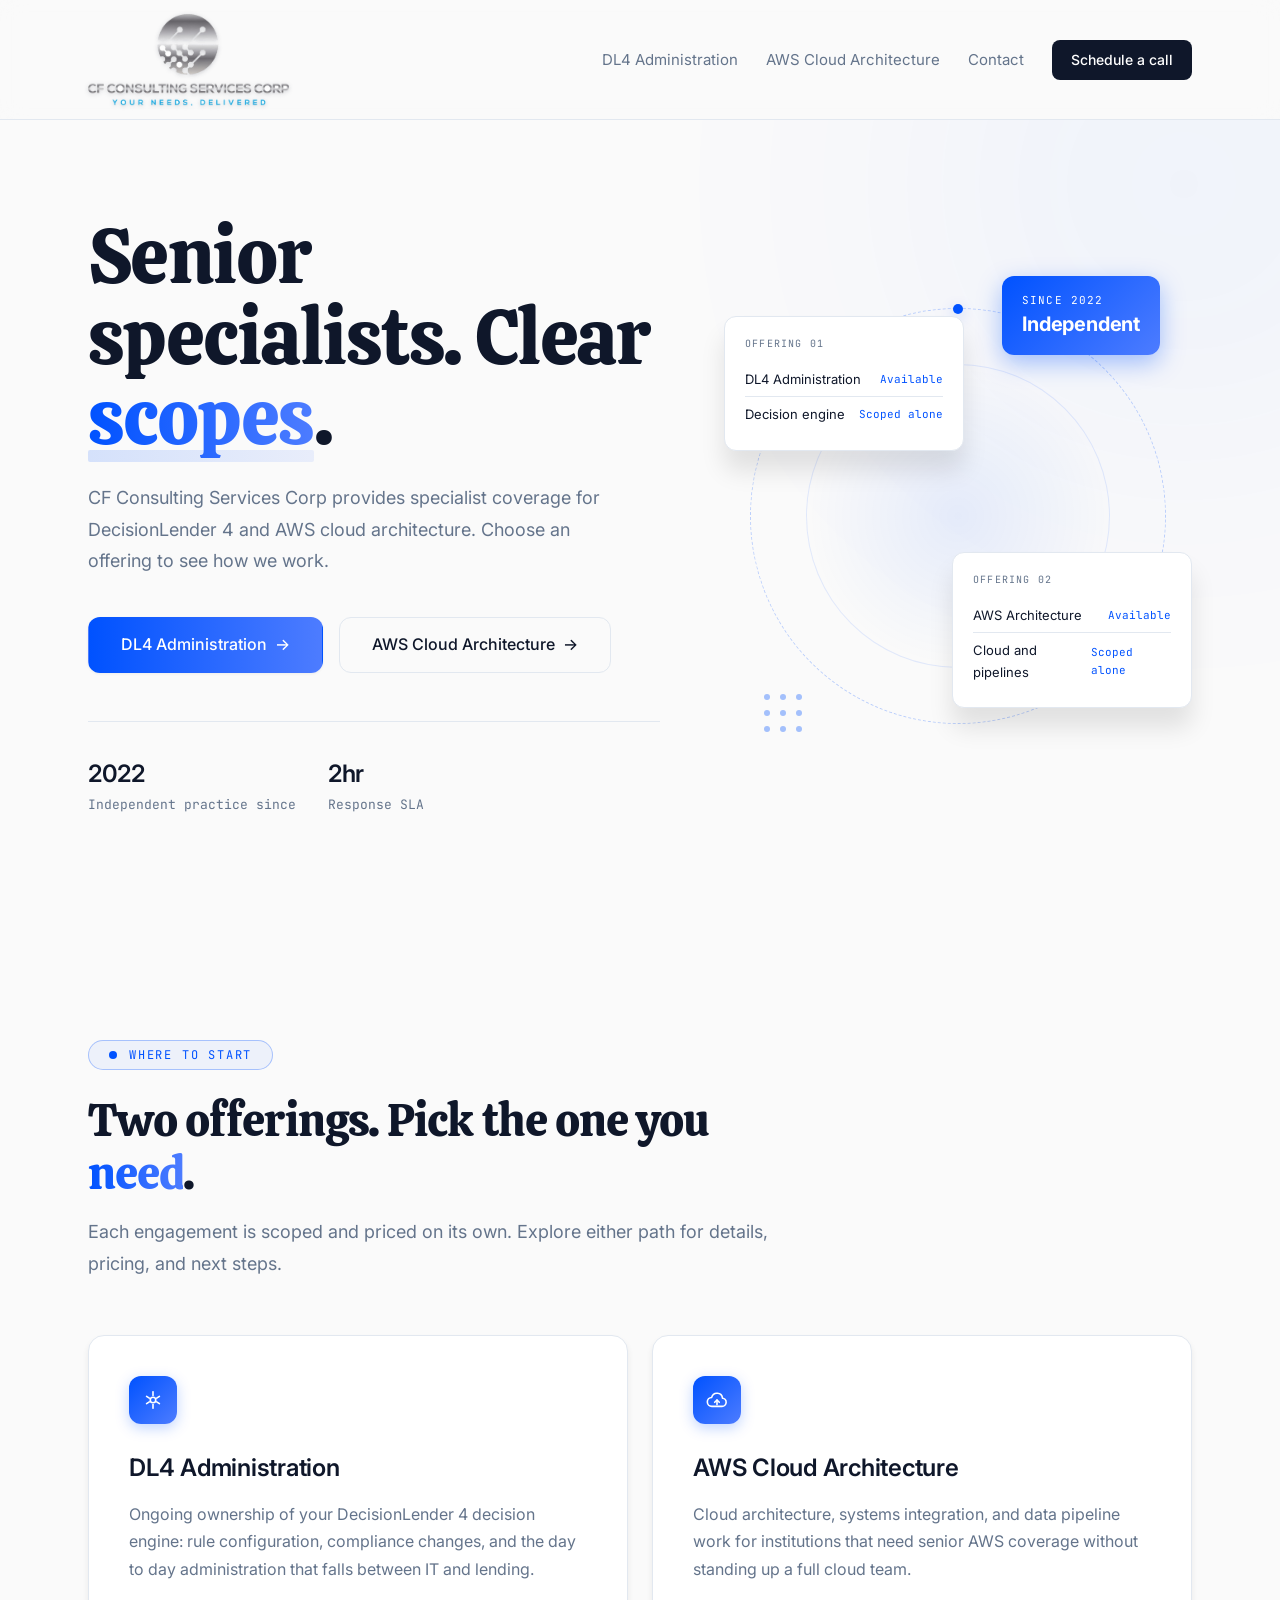
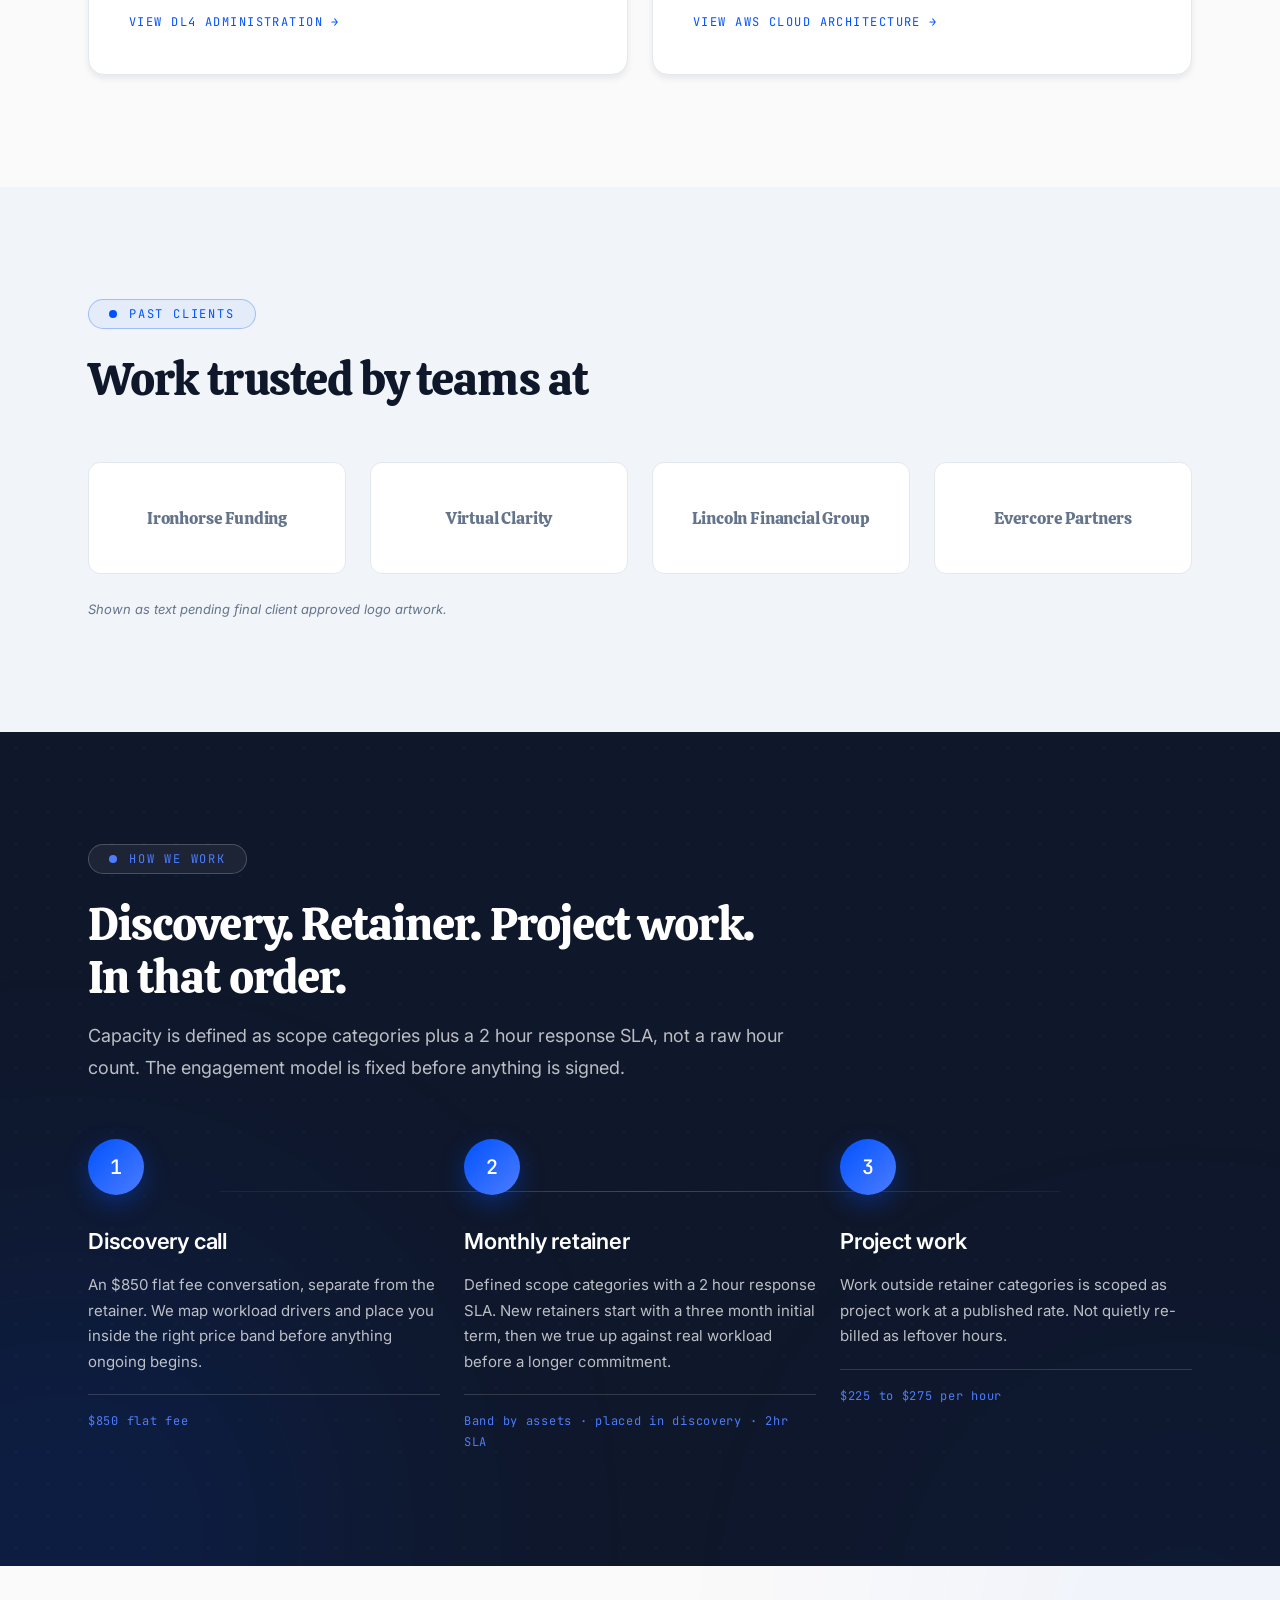
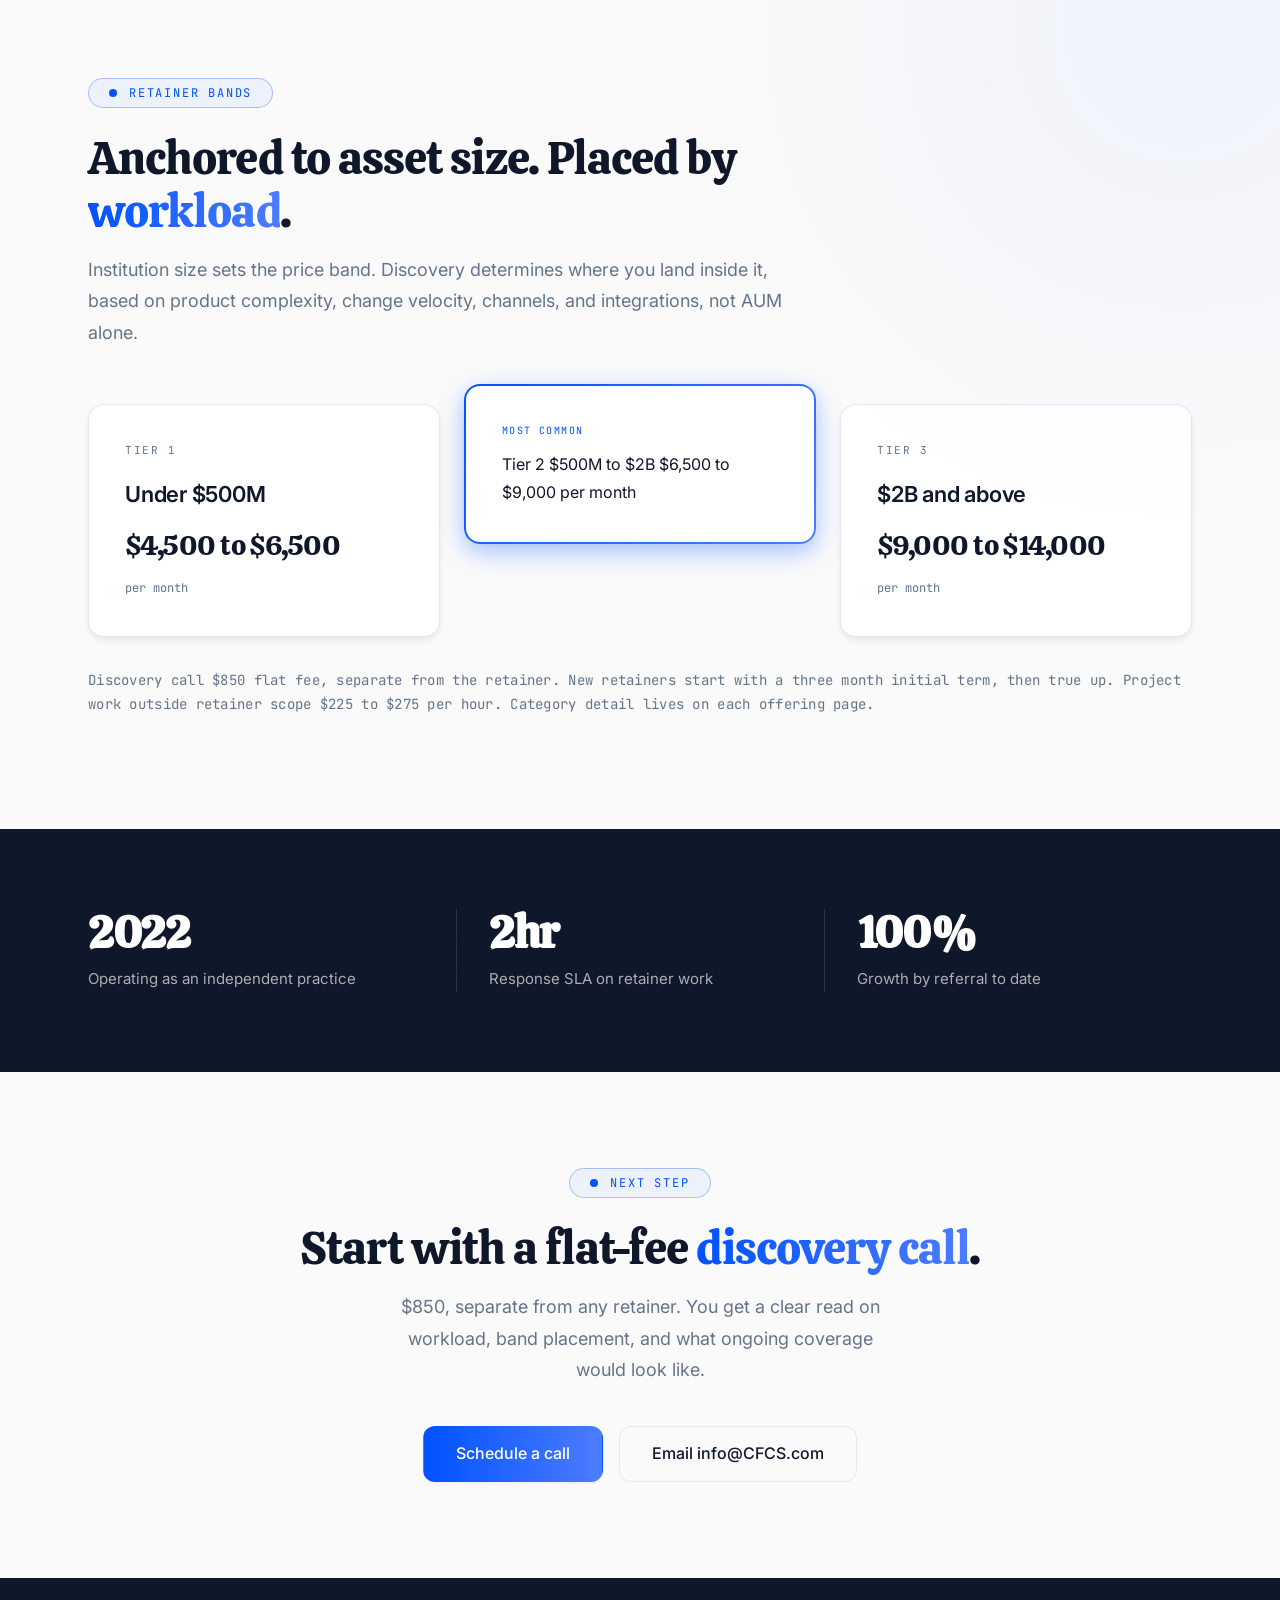
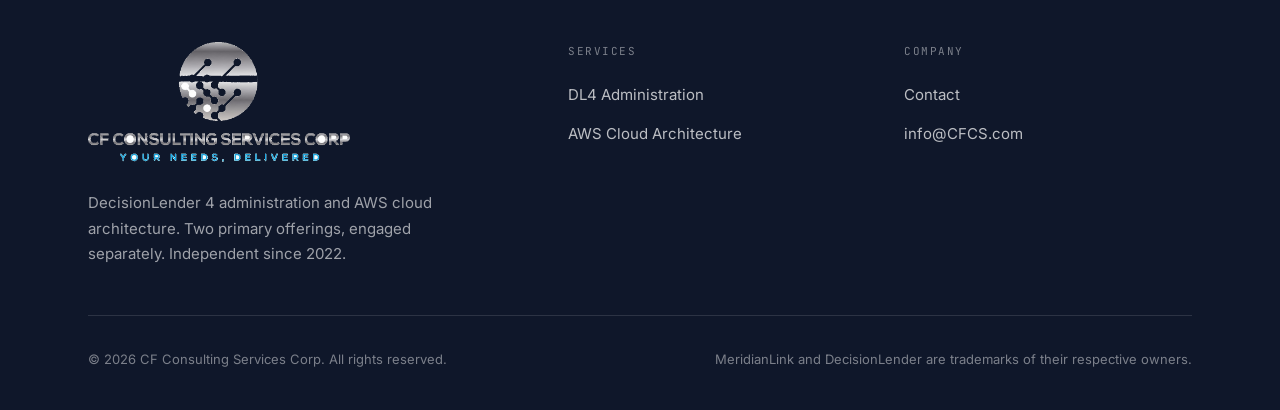
==== index.html @ 2bd64c18 "v1.1" ====
<!DOCTYPE html>
<html lang="en">
<head>
<meta charset="UTF-8">
<meta name="viewport" content="width=device-width, initial-scale=1">
<title>CF Consulting Services Corp</title>
<meta name="description" content="CF Consulting Services Corp is an independent consulting practice offering DecisionLender 4 administration and AWS cloud architecture as separate engagements.">
<link rel="preconnect" href="https://fonts.googleapis.com">
<link rel="preconnect" href="https://fonts.gstatic.com" crossorigin>
<link href="https://fonts.googleapis.com/css2?family=Calistoga&family=Inter:wght@400;500;600;700&family=JetBrains+Mono:wght@400;500&display=swap" rel="stylesheet">
<link rel="stylesheet" href="styles.css">
</head>
<body>
<a class="skip-link" href="#main">Skip to content</a>

<header class="site-header">
  <div class="inner">
    <a class="brand" href="index.html">
      <img class="brand-logo" src="assets/cfcs-logo.png?v=5" alt="CF Consulting Services Corp" width="230" height="94">
    </a>
    <button class="nav-toggle" aria-label="Open menu" aria-expanded="false" aria-controls="site-nav">
      <svg width="20" height="20" viewBox="0 0 24 24" fill="none" stroke="currentColor" stroke-width="2" aria-hidden="true"><path d="M3 6h18M3 12h18M3 18h18"/></svg>
    </button>
    <nav class="site-nav" id="site-nav">
      <ul>
        <li><a href="dl4-administration.html">DL4 Administration</a></li>
        <li><a href="aws-cloud-architecture.html">AWS Cloud Architecture</a></li>
        <li><a href="contact.html">Contact</a></li>
      </ul>
      <a href="contact.html" class="btn btn-primary btn-nav">Schedule a call</a>
    </nav>
  </div>
</header>

<main id="main">

  <!-- ===================== HERO ===================== -->
  <section class="hero">
    <div class="glow glow-tr" aria-hidden="true"></div>
    <div class="container">
      <div class="hero-grid">
        <div class="reveal">
          <h1 class="display-hero">Senior specialists. Clear <span class="underlined gradient-text">scopes</span>.</h1>
          <p class="lead">CF Consulting Services Corp provides specialist coverage for DecisionLender 4 and AWS cloud architecture. Choose an offering to see how we work.</p>
          <div class="hero-actions">
            <a href="dl4-administration.html" class="btn btn-primary btn-lg">DL4 Administration <span class="arrow" aria-hidden="true">&rarr;</span></a>
            <a href="aws-cloud-architecture.html" class="btn btn-outline btn-lg">AWS Cloud Architecture <span class="arrow" aria-hidden="true">&rarr;</span></a>
          </div>
          <div class="hero-proof">
            <div><b>2022</b>Independent practice since</div>
            <div><b>2hr</b>Response SLA</div>
          </div>
        </div>

        <div class="hero-figure" aria-hidden="true">
          <div class="ring"></div>
          <div class="ring-inner"></div>

          <div class="figure-badge">
            Since 2022
            <b>Independent</b>
          </div>

          <div class="float-card float-card-a">
            <span class="card-label">Offering 01</span>
            <div class="row"><span>DL4 Administration</span><span class="state">Available</span></div>
            <div class="row"><span>Decision engine</span><span class="state">Scoped alone</span></div>
          </div>

          <div class="float-card float-card-b">
            <span class="card-label">Offering 02</span>
            <div class="row"><span>AWS Architecture</span><span class="state">Available</span></div>
            <div class="row"><span>Cloud and pipelines</span><span class="state">Scoped alone</span></div>
          </div>

          <div class="dot-grid">
            <i></i><i></i><i></i><i></i><i></i><i></i><i></i><i></i><i></i>
          </div>
        </div>
      </div>
    </div>
  </section>

  <!-- ===================== OFFERINGS ===================== -->
  <section class="section" id="offerings">
    <div class="container">
      <div class="section-head reveal">
        <div class="label"><span class="dot" aria-hidden="true"></span><span>Where to start</span></div>
        <h2 class="display-section">Two offerings. Pick the one you <span class="gradient-text">need</span>.</h2>
        <p class="lead">Each engagement is scoped and priced on its own. Explore either path for details, pricing, and next steps.</p>
      </div>

      <div class="offer-grid stagger">
        <article class="card">
          <div class="icon-badge" aria-hidden="true">
            <svg width="22" height="22" viewBox="0 0 24 24" fill="none" stroke="currentColor" stroke-width="1.75" stroke-linecap="round" stroke-linejoin="round"><path d="M12 3v4"/><path d="M12 17v4"/><circle cx="12" cy="12" r="3"/><path d="M5 8l3 2"/><path d="M16 14l3 2"/><path d="M19 8l-3 2"/><path d="M8 14l-3 2"/></svg>
          </div>
          <h3>DL4 Administration</h3>
          <p>Ongoing ownership of your DecisionLender 4 decision engine: rule configuration, compliance changes, and the day to day administration that falls between IT and lending.</p>
          <a class="more" href="dl4-administration.html">View DL4 Administration <span class="arrow" aria-hidden="true">&rarr;</span></a>
        </article>

        <article class="card">
          <div class="icon-badge" aria-hidden="true">
            <svg width="22" height="22" viewBox="0 0 24 24" fill="none" stroke="currentColor" stroke-width="1.75" stroke-linecap="round" stroke-linejoin="round"><path d="M17.5 19a4.5 4.5 0 0 0 .5-8.97A6 6 0 0 0 6.2 9.2 4.5 4.5 0 0 0 6.5 19z"/><path d="M12 12v5"/><path d="M9.5 14.5 12 12l2.5 2.5"/></svg>
          </div>
          <h3>AWS Cloud Architecture</h3>
          <p>Cloud architecture, systems integration, and data pipeline work for institutions that need senior AWS coverage without standing up a full cloud team.</p>
          <a class="more" href="aws-cloud-architecture.html">View AWS Cloud Architecture <span class="arrow" aria-hidden="true">&rarr;</span></a>
        </article>
      </div>
    </div>
  </section>

  <!-- ===================== CLIENTS ===================== -->
  <section class="section section-muted">
    <div class="container">
      <div class="section-head reveal">
        <div class="label"><span class="dot" aria-hidden="true"></span><span>Past clients</span></div>
        <h2 class="display-section">Work trusted by teams at</h2>
      </div>
      <div class="logo-wall stagger">
        <div class="logo-tile"><span class="wordmark">Ironhorse Funding</span></div>
        <div class="logo-tile"><span class="wordmark">Virtual Clarity</span></div>
        <div class="logo-tile"><span class="wordmark">Lincoln Financial Group</span></div>
        <div class="logo-tile"><span class="wordmark">Evercore Partners</span></div>
      </div>
      <p class="wall-note reveal">Shown as text pending final client approved logo artwork.</p>
    </div>
  </section>

  <!-- ===================== PROCESS (INVERTED) ===================== -->
  <section class="section section-invert">
    <div class="glow glow-bl" aria-hidden="true"></div>
    <div class="container">
      <div class="section-head reveal">
        <div class="label on-dark"><span class="dot" aria-hidden="true"></span><span>How we work</span></div>
        <h2 class="display-section">Discovery. Retainer. Project work.<br>In that order.</h2>
        <p class="lead">Capacity is defined as scope categories plus a 2 hour response SLA, not a raw hour count. The engagement model is fixed before anything is signed.</p>
      </div>

      <ol class="timeline stagger">
        <li class="stage">
          <div class="stage-no">1</div>
          <h3>Discovery call</h3>
          <p>An $850 flat fee conversation, separate from the retainer. We map workload drivers and place you inside the right price band before anything ongoing begins.</p>
          <span class="price-note">$850 flat fee</span>
        </li>
        <li class="stage">
          <div class="stage-no">2</div>
          <h3>Monthly retainer</h3>
          <p>Defined scope categories with a 2 hour response SLA. New retainers start with a three month initial term, then we true up against real workload before a longer commitment.</p>
          <span class="price-note">Band by assets · placed in discovery · 2hr SLA</span>
        </li>
        <li class="stage">
          <div class="stage-no">3</div>
          <h3>Project work</h3>
          <p>Work outside retainer categories is scoped as project work at a published rate. Not quietly re-billed as leftover hours.</p>
          <span class="price-note">$225 to $275 per hour</span>
        </li>
      </ol>
    </div>
  </section>

  <!-- ===================== PRICING ===================== -->
  <section class="section">
    <div class="glow glow-tr" aria-hidden="true"></div>
    <div class="container">
      <div class="section-head reveal">
        <div class="label"><span class="dot" aria-hidden="true"></span><span>Retainer bands</span></div>
        <h2 class="display-section">Anchored to asset size. Placed by <span class="gradient-text">workload</span>.</h2>
        <p class="lead">Institution size sets the price band. Discovery determines where you land inside it, based on product complexity, change velocity, channels, and integrations, not AUM alone.</p>
      </div>

      <div class="tier-grid stagger">
        <div class="tier">
          <span class="tier-name">Tier 1</span>
          <span class="tier-size">Under $500M</span>
          <span class="tier-price">$4,500 to $6,500</span>
          <span class="tier-cadence">per month</span>
        </div>

        <div class="tier-featured">
          <div class="tier-body">
            <span class="tier-flag">Most common</span>
            <span class="tier-name">Tier 2</span>
            <span class="tier-size">$500M to $2B</span>
            <span class="tier-price">$6,500 to $9,000</span>
            <span class="tier-cadence">per month</span>
          </div>
        </div>

        <div class="tier">
          <span class="tier-name">Tier 3</span>
          <span class="tier-size">$2B and above</span>
          <span class="tier-price">$9,000 to $14,000</span>
          <span class="tier-cadence">per month</span>
        </div>
      </div>

      <p class="pricing-fine reveal">Discovery call $850 flat fee, separate from the retainer. New retainers start with a three month initial term, then true up. Project work outside retainer scope $225 to $275 per hour. Category detail lives on each offering page.</p>
    </div>
  </section>

  <!-- ===================== STATS (INVERTED) ===================== -->
  <section class="section-invert section-tight">
    <div class="container">
      <div class="stat-grid stagger">
        <div class="stat"><b>2022</b><span>Operating as an independent practice</span></div>
        <div class="stat"><b>2hr</b><span>Response SLA on retainer work</span></div>
        <div class="stat"><b>100%</b><span>Growth by referral to date</span></div>
      </div>
    </div>
  </section>

  <!-- ===================== CTA ===================== -->
  <section class="cta">
    <div class="container">
      <div class="reveal">
        <div class="label"><span class="dot" aria-hidden="true"></span><span>Next step</span></div>
        <h2 class="display-section">Start with a flat-fee <span class="gradient-text">discovery call</span>.</h2>
        <p class="lead">$850, separate from any retainer. You get a clear read on workload, band placement, and what ongoing coverage would look like.</p>
        <div class="cta-actions">
          <a href="contact.html" class="btn btn-primary btn-lg">Schedule a call</a>
          <a href="mailto:info@CFCS.com" class="btn btn-outline btn-lg">Email info@CFCS.com</a>
        </div>
      </div>
    </div>
  </section>

</main>

<footer class="site-footer">
  <div class="container">
    <div class="footer-top">
      <div>
        <a class="brand" href="index.html">
      <img class="brand-logo" src="assets/cfcs-logo.png?v=5" alt="CF Consulting Services Corp" width="230" height="94">
    </a>
        <p class="blurb">DecisionLender 4 administration and AWS cloud architecture. Two primary offerings, engaged separately. Independent since 2022.</p>
      </div>
      <div class="footer-col">
        <h4>Services</h4>
        <ul>
          <li><a href="dl4-administration.html">DL4 Administration</a></li>
          <li><a href="aws-cloud-architecture.html">AWS Cloud Architecture</a></li>
        </ul>
      </div>
      <div class="footer-col">
        <h4>Company</h4>
        <ul>
          <li><a href="contact.html">Contact</a></li>
          <li><a href="mailto:info@CFCS.com">info@CFCS.com</a></li>
        </ul>
      </div>
    </div>
    <div class="footer-bottom">
      <span>&copy; 2026 CF Consulting Services Corp. All rights reserved.</span>
      <span>MeridianLink and DecisionLender are trademarks of their respective owners.</span>
    </div>
  </div>
</footer>

<script src="script.js"></script>
</body>
</html>
---- styles.css ----
/* ============================================================
   CF Consulting Services Corp
   Design System: Minimalist Modern
   Tokens are declared once here and consumed everywhere else.
   Nothing below should hardcode a hex value outside :root.
   ============================================================ */

:root{
  /* ---- Color ---- */
  --background:#FAFAFA;
  --foreground:#0F172A;
  --muted:#F1F5F9;
  --muted-foreground:#64748B;
  --accent:#0052FF;
  --accent-secondary:#4D7CFF;
  --accent-foreground:#FFFFFF;
  --border:#E2E8F0;
  --card:#FFFFFF;
  --ring:#0052FF;

  /* ---- Signature gradient ---- */
  --gradient:linear-gradient(to right, var(--accent), var(--accent-secondary));
  --gradient-diagonal:linear-gradient(135deg, var(--accent), var(--accent-secondary));

  /* ---- Shadow scale ---- */
  --shadow-sm:0 1px 3px rgba(0,0,0,0.06);
  --shadow-md:0 4px 6px rgba(0,0,0,0.07);
  --shadow-lg:0 10px 15px rgba(0,0,0,0.08);
  --shadow-xl:0 20px 25px rgba(0,0,0,0.10);
  --shadow-accent:0 4px 14px rgba(0,82,255,0.25);
  --shadow-accent-lg:0 8px 24px rgba(0,82,255,0.35);

  /* ---- Radii ---- */
  --radius-lg:0.5rem;
  --radius-xl:0.75rem;
  --radius-2xl:1rem;
  --radius-full:999px;

  /* ---- Type ---- */
  --font-display:"Calistoga", Georgia, serif;
  --font-body:"Inter", system-ui, -apple-system, sans-serif;
  --font-mono:"JetBrains Mono", ui-monospace, monospace;

  /* ---- Layout ---- */
  --maxw:72rem;
  --gutter:1.5rem;

  /* ---- Motion ---- */
  --ease-out:cubic-bezier(0.16, 1, 0.3, 1);
}

/* ============================================================
   BASE
   ============================================================ */
*{box-sizing:border-box;}
html{scroll-behavior:smooth;-webkit-text-size-adjust:100%;}
body{
  margin:0;
  background:var(--background);
  color:var(--foreground);
  font-family:var(--font-body);
  font-size:1rem;
  line-height:1.7;
  -webkit-font-smoothing:antialiased;
  overflow-x:hidden;
}
h1,h2,h3,h4{margin:0;}
h1,h2{font-family:var(--font-display);font-weight:400;letter-spacing:-0.02em;}
h3,h4{font-family:var(--font-body);font-weight:600;letter-spacing:-0.01em;}
p{margin:0;color:var(--muted-foreground);}
a{color:inherit;text-decoration:none;}
img{max-width:100%;display:block;}
ul{margin:0;padding:0;list-style:none;}

.container{max-width:var(--maxw);margin:0 auto;padding:0 var(--gutter);}

/* Focus visibility, consistent across every interactive element. */
a:focus-visible,
button:focus-visible,
input:focus-visible,
select:focus-visible,
textarea:focus-visible{
  outline:2px solid var(--ring);
  outline-offset:2px;
  border-radius:var(--radius-lg);
}

.skip-link{
  position:absolute;left:-9999px;top:0;z-index:200;
  background:var(--foreground);color:var(--accent-foreground);
  padding:0.75rem 1.25rem;border-radius:var(--radius-lg);
}
.skip-link:focus{left:1rem;top:1rem;}

/* ============================================================
   TYPOGRAPHY UTILITIES
   ============================================================ */
.gradient-text{
  background:var(--gradient);
  -webkit-background-clip:text;
  background-clip:text;
  color:transparent;
}

.underlined{position:relative;display:inline-block;}
.underlined::after{
  content:"";
  position:absolute;
  bottom:-0.25rem;left:0;
  height:0.75rem;width:100%;
  border-radius:0.125rem;
  background:linear-gradient(to right, rgba(0,82,255,0.15), rgba(77,124,255,0.10));
  z-index:-1;
}

.display-hero{
  font-size:clamp(2.75rem, 6vw, 5.25rem);
  line-height:1.05;
}
.display-section{
  font-size:clamp(2rem, 3.6vw, 3.25rem);
  line-height:1.15;
}
.lead{
  font-size:1.125rem;
  line-height:1.75;
  color:var(--muted-foreground);
}

/* Section label badge, the orienting device at the top of each section. */
.label{
  display:inline-flex;align-items:center;gap:0.75rem;
  border:1px solid rgba(0,82,255,0.30);
  background:rgba(0,82,255,0.05);
  border-radius:var(--radius-full);
  padding:0.5rem 1.25rem;
}
.label .dot{
  width:0.5rem;height:0.5rem;border-radius:var(--radius-full);
  background:var(--accent);
  animation:pulse 2s ease-in-out infinite;
}
.label span{
  font-family:var(--font-mono);
  font-size:0.75rem;
  text-transform:uppercase;
  letter-spacing:0.15em;
  color:var(--accent);
  line-height:1;
}
.label.on-dark{
  border-color:rgba(255,255,255,0.20);
  background:rgba(255,255,255,0.06);
}
.label.on-dark span{color:var(--accent-secondary);}
.label.on-dark .dot{background:var(--accent-secondary);}

@keyframes pulse{
  0%,100%{transform:scale(1);opacity:1;}
  50%{transform:scale(1.3);opacity:0.7;}
}

/* ============================================================
   BUTTONS
   ============================================================ */
.btn{
  display:inline-flex;align-items:center;justify-content:center;gap:0.5rem;
  height:3rem;padding:0 1.5rem;
  font-family:var(--font-body);font-size:0.9375rem;font-weight:500;
  border:1px solid transparent;border-radius:var(--radius-xl);
  cursor:pointer;
  transition:all 200ms ease-out;
  white-space:nowrap;
}
.btn .arrow{transition:transform 200ms ease-out;}
.btn:hover .arrow{transform:translateX(0.25rem);}
.btn:active{transform:scale(0.98);}

.btn-primary{
  background:var(--gradient);
  color:var(--accent-foreground);
  box-shadow:var(--shadow-sm);
}
.btn-primary:hover{
  filter:brightness(1.1);
  box-shadow:var(--shadow-accent-lg);
  transform:translateY(-2px);
}
.btn-primary:active{transform:scale(0.98);}

.btn-outline{
  background:transparent;
  border-color:var(--border);
  color:var(--foreground);
}
.btn-outline:hover{
  background:var(--muted);
  border-color:rgba(0,82,255,0.30);
  box-shadow:var(--shadow-sm);
  transform:translateY(-2px);
}
.btn-outline.on-dark{
  border-color:rgba(255,255,255,0.20);
  color:var(--accent-foreground);
}
.btn-outline.on-dark:hover{
  background:rgba(255,255,255,0.06);
  border-color:rgba(255,255,255,0.40);
}

.btn-lg{height:3.5rem;padding:0 2rem;font-size:1rem;}
.btn-block{width:100%;}
.btn-nav{
  height:2.5rem;
  padding:0 1.125rem;
  font-size:0.875rem;
  font-weight:500;
  letter-spacing:0;
  border-radius:var(--radius-lg);
  background:var(--foreground);
  color:var(--accent-foreground);
  box-shadow:none;
}
.btn-nav:hover{
  background:var(--accent);
  color:var(--accent-foreground);
  filter:none;
  box-shadow:none;
  transform:none;
}
.btn-nav:active{transform:none;}
.btn-nav .arrow{display:none;}

/* ============================================================
   HEADER
   ============================================================ */
.site-header{
  position:sticky;top:0;z-index:100;
  background:rgba(250,250,250,0.85);
  backdrop-filter:blur(12px);
  border-bottom:1px solid var(--border);
}
.site-header .inner{
  max-width:var(--maxw);margin:0 auto;
  padding:0.85rem var(--gutter);
  display:flex;align-items:center;justify-content:space-between;gap:2rem;
}
.brand{
  display:inline-flex;align-items:center;
  flex-shrink:0;
  line-height:0;
}
.brand-logo{
  display:block;
  height:5.75rem;
  width:auto;
  filter:drop-shadow(0 1px 2px rgba(15,23,42,0.18));
}
.site-footer .brand-logo{
  height:7.5rem;
  filter:none;
}
.site-nav{display:flex;align-items:center;gap:1.75rem;}
.site-nav ul{display:flex;align-items:center;gap:1.75rem;}
.site-nav ul a{
  font-size:0.9375rem;color:var(--muted-foreground);
  transition:color 200ms ease-out;
  position:relative;padding:0.25rem 0;
}
.site-nav ul a:hover{color:var(--foreground);}
.site-nav ul a[aria-current="page"]{color:var(--foreground);font-weight:500;}
.site-nav ul a[aria-current="page"]::after{
  content:"";position:absolute;left:0;bottom:-0.125rem;
  height:2px;width:100%;border-radius:2px;background:var(--gradient);
}
.nav-toggle{
  display:none;
  height:2.75rem;width:2.75rem;
  align-items:center;justify-content:center;
  background:transparent;border:1px solid var(--border);
  border-radius:var(--radius-lg);cursor:pointer;color:var(--foreground);
}

/* ============================================================
   SECTION SHELLS
   ============================================================ */
.section{padding:7rem 0;position:relative;}
.section-tight{padding:5rem 0;}
.section-muted{background:var(--muted);}

/* Inverted section: the dramatic break in scroll rhythm. */
.section-invert{
  background:var(--foreground);
  color:var(--accent-foreground);
  position:relative;
  overflow:hidden;
}
.section-invert h1,.section-invert h2,.section-invert h3,.section-invert h4{color:var(--accent-foreground);}
.section-invert p{color:rgba(255,255,255,0.72);}
/* Dot texture, felt rather than seen. */
.section-invert::before{
  content:"";position:absolute;inset:0;
  background-image:radial-gradient(circle, #FFFFFF 1px, transparent 1px);
  background-size:32px 32px;
  opacity:0.03;
  pointer-events:none;
}
.section-invert .container{position:relative;z-index:1;}

/* Ambient accent glow, positioned at section corners. */
.glow{
  position:absolute;
  width:32rem;height:32rem;
  border-radius:var(--radius-full);
  background:var(--accent);
  filter:blur(150px);
  opacity:0.06;
  pointer-events:none;
}
.glow-tr{top:-12rem;right:-10rem;}
.glow-bl{bottom:-14rem;left:-12rem;}
.section-invert .glow{opacity:0.18;}

.section-head{max-width:44rem;margin-bottom:3.5rem;}
.section-head .label{margin-bottom:1.5rem;}
.section-head h2{margin-bottom:1rem;}

/* ============================================================
   HERO
   ============================================================ */
.hero{
  position:relative;
  padding:6rem 0 7rem;
  overflow:hidden;
}
.hero .container{position:relative;z-index:1;}
.hero-grid{
  display:grid;
  grid-template-columns:1.1fr 0.9fr;
  gap:4rem;
  align-items:center;
}
.hero h1{margin:0 0 1.5rem;}
.hero .lead{max-width:34rem;margin-bottom:2.5rem;}
.hero-actions{display:flex;gap:1rem;flex-wrap:wrap;}
.hero-proof{
  display:flex;flex-wrap:wrap;gap:2rem;
  margin-top:3rem;padding-top:2rem;
  border-top:1px solid var(--border);
}
.hero-proof div{font-family:var(--font-mono);font-size:0.8125rem;color:var(--muted-foreground);}
.hero-proof b{display:block;font-family:var(--font-body);font-size:1.5rem;font-weight:600;color:var(--foreground);letter-spacing:-0.02em;}

/* ---- Abstract hero composition ---- */
.hero-figure{
  position:relative;
  height:30rem;
  display:flex;align-items:center;justify-content:center;
}
.ring{
  position:absolute;
  width:26rem;height:26rem;
  border:1px dashed rgba(0,82,255,0.25);
  border-radius:var(--radius-full);
  animation:spin 72s linear infinite;
}
.ring::after{
  content:"";position:absolute;top:-0.3125rem;left:50%;
  width:0.625rem;height:0.625rem;margin-left:-0.3125rem;
  border-radius:var(--radius-full);
  background:var(--accent);
  box-shadow:var(--shadow-accent);
}
.ring-inner{
  position:absolute;
  width:19rem;height:19rem;
  border:1px solid rgba(0,82,255,0.10);
  border-radius:var(--radius-full);
  background:radial-gradient(circle at 50% 50%, rgba(0,82,255,0.08), transparent 70%);
}
@keyframes spin{from{transform:rotate(0deg);}to{transform:rotate(360deg);}}

.float-card{
  position:absolute;
  background:var(--card);
  border:1px solid var(--border);
  border-radius:var(--radius-xl);
  box-shadow:var(--shadow-xl);
  padding:1.125rem 1.25rem;
  width:15rem;
}
.float-card .card-label{
  font-family:var(--font-mono);font-size:0.625rem;
  text-transform:uppercase;letter-spacing:0.12em;
  color:var(--muted-foreground);
  display:block;margin-bottom:0.625rem;
}
.float-card .row{
  display:flex;align-items:center;justify-content:space-between;
  font-size:0.8125rem;color:var(--foreground);
  padding:0.375rem 0;
}
.float-card .row + .row{border-top:1px solid var(--border);}
.float-card .row .state{
  font-family:var(--font-mono);font-size:0.6875rem;
  color:var(--accent);
}
.float-card-a{
  top:2.5rem;left:0;
  animation:bobA 5s ease-in-out infinite;
}
.float-card-b{
  bottom:3rem;right:0;
  animation:bobB 4s ease-in-out infinite;
}
@keyframes bobA{0%,100%{transform:translateY(-10px);}50%{transform:translateY(10px);}}
@keyframes bobB{0%,100%{transform:translateY(10px);}50%{transform:translateY(-10px);}}

.figure-badge{
  position:absolute;top:0;right:2rem;
  background:var(--gradient-diagonal);
  color:var(--accent-foreground);
  border-radius:var(--radius-xl);
  box-shadow:var(--shadow-accent-lg);
  padding:1rem 1.25rem;
  font-family:var(--font-mono);font-size:0.6875rem;
  letter-spacing:0.1em;text-transform:uppercase;
  line-height:1.5;
}
.figure-badge b{display:block;font-family:var(--font-body);font-size:1.25rem;letter-spacing:-0.01em;text-transform:none;}

.dot-grid{
  position:absolute;bottom:1.5rem;left:2.5rem;
  display:grid;grid-template-columns:repeat(3,0.375rem);gap:0.625rem;
}
.dot-grid i{
  width:0.375rem;height:0.375rem;border-radius:var(--radius-full);
  background:var(--accent);opacity:0.35;
}

/* ============================================================
   CARDS
   ============================================================ */
.card{
  position:relative;
  background:var(--card);
  border:1px solid var(--border);
  border-radius:var(--radius-2xl);
  padding:2.5rem;
  box-shadow:var(--shadow-md);
  transition:box-shadow 300ms ease-out, transform 300ms ease-out;
  overflow:hidden;
}
.card::before{
  content:"";position:absolute;inset:0;
  background:linear-gradient(135deg, rgba(0,82,255,0.03), transparent 60%);
  opacity:0;transition:opacity 300ms ease-out;pointer-events:none;
}
.card:hover{box-shadow:var(--shadow-xl);transform:translateY(-4px);}
.card:hover::before{opacity:1;}
.card > *{position:relative;z-index:1;}

.icon-badge{
  width:3rem;height:3rem;
  border-radius:var(--radius-xl);
  background:var(--gradient-diagonal);
  box-shadow:var(--shadow-accent);
  display:flex;align-items:center;justify-content:center;
  color:var(--accent-foreground);
  margin-bottom:1.5rem;
  transition:transform 300ms ease-out;
}
.card:hover .icon-badge{transform:scale(1.1);}

.card h3{font-size:1.5rem;margin-bottom:0.75rem;}
.card p{margin-bottom:1.5rem;}
.card .more{
  display:inline-flex;align-items:center;gap:0.5rem;
  font-family:var(--font-mono);font-size:0.75rem;
  text-transform:uppercase;letter-spacing:0.12em;
  color:var(--accent);
}
.card .more .arrow{transition:transform 200ms ease-out;}
.card:hover .more .arrow{transform:translateX(0.25rem);}

.offer-grid{display:grid;grid-template-columns:repeat(2,1fr);gap:1.5rem;}

/* Feature list inside cards and service pages. */
.feature-list{display:flex;flex-direction:column;gap:1.25rem;}
.feature-list li{display:flex;gap:1rem;align-items:flex-start;}
.feature-list .tick{
  flex-shrink:0;width:1.5rem;height:1.5rem;margin-top:0.1875rem;
  border-radius:var(--radius-full);
  background:rgba(0,82,255,0.10);
  display:flex;align-items:center;justify-content:center;
  color:var(--accent);
}
.feature-list strong{display:block;font-weight:600;font-size:1rem;color:var(--foreground);}
.feature-list span{font-size:0.9375rem;color:var(--muted-foreground);}

/* ============================================================
   CLIENT LOGO WALL
   ============================================================ */
.logo-wall{
  display:grid;grid-template-columns:repeat(4,1fr);
  gap:1.5rem;
}
.logo-tile{
  background:var(--card);
  border:1px solid var(--border);
  border-radius:var(--radius-xl);
  min-height:7rem;
  display:flex;align-items:center;justify-content:center;
  padding:1.5rem 1rem;
  transition:box-shadow 300ms ease-out, transform 300ms ease-out, border-color 300ms ease-out;
}
.logo-tile:hover{
  box-shadow:var(--shadow-lg);
  transform:translateY(-3px);
  border-color:rgba(0,82,255,0.25);
}
.logo-tile .wordmark{
  font-family:var(--font-display);
  font-size:1.0625rem;line-height:1.3;
  text-align:center;
  color:var(--muted-foreground);
  transition:color 300ms ease-out;
  letter-spacing:-0.01em;
}
.logo-tile:hover .wordmark{color:var(--foreground);}
.wall-note{
  font-size:0.8125rem;color:var(--muted-foreground);
  margin-top:1.5rem;font-style:italic;
}

/* ============================================================
   PROCESS TIMELINE
   ============================================================ */
.timeline{display:grid;grid-template-columns:repeat(3,1fr);gap:1.5rem;position:relative;list-style:none;margin:0;padding:0;}
.timeline::before{
  content:"";position:absolute;top:3.25rem;left:12%;right:12%;
  height:1px;background:linear-gradient(to right, rgba(255,255,255,0.05), rgba(255,255,255,0.20), rgba(255,255,255,0.05));
}
.stage{position:relative;padding-top:0;}
.stage::marker{content:"";}
.stage .stage-no{
  width:3.5rem;height:3.5rem;
  border-radius:var(--radius-full);
  background:var(--gradient-diagonal);
  box-shadow:var(--shadow-accent-lg);
  display:flex;align-items:center;justify-content:center;
  font-family:var(--font-mono);font-size:1.25rem;font-weight:500;
  color:var(--accent-foreground);
  margin-bottom:1.75rem;
  position:relative;z-index:1;
}
.stage h3{font-size:1.375rem;margin-bottom:0.75rem;}
.stage p{margin-bottom:1.25rem;font-size:0.9375rem;}
.stage .price-note{
  display:inline-block;
  font-family:var(--font-mono);font-size:0.75rem;
  letter-spacing:0.06em;
  color:var(--accent-secondary);
  border-top:1px solid rgba(255,255,255,0.15);
  padding-top:1rem;width:100%;
}

/* ============================================================
   PRICING TIERS
   ============================================================ */
.tier-grid{display:grid;grid-template-columns:repeat(3,1fr);gap:1.5rem;align-items:start;}
.tier{
  background:var(--card);
  border:1px solid var(--border);
  border-radius:var(--radius-2xl);
  padding:2.25rem;
  box-shadow:var(--shadow-md);
  transition:box-shadow 300ms ease-out, transform 300ms ease-out;
}
.tier:hover{box-shadow:var(--shadow-lg);transform:translateY(-3px);}
.tier .tier-name{
  font-family:var(--font-mono);font-size:0.6875rem;
  text-transform:uppercase;letter-spacing:0.14em;
  color:var(--muted-foreground);
  display:block;margin-bottom:1rem;
}
.tier .tier-size{font-size:1.375rem;font-weight:600;letter-spacing:-0.01em;margin-bottom:0.5rem;display:block;}
.tier .tier-price{
  font-family:var(--font-display);
  font-size:1.75rem;letter-spacing:-0.02em;
  color:var(--foreground);
  display:block;margin-bottom:0.25rem;
}
.tier .tier-cadence{font-family:var(--font-mono);font-size:0.75rem;color:var(--muted-foreground);}

/* Featured tier uses the 2px gradient stroke technique and floats above its siblings. */
.tier-featured{
  background:var(--gradient-diagonal);
  border:none;padding:2px;
  border-radius:var(--radius-2xl);
  box-shadow:var(--shadow-accent-lg);
  margin-top:-1.25rem;
}
.tier-featured .tier-body{
  background:var(--card);
  border-radius:calc(var(--radius-2xl) - 2px);
  padding:2.25rem;
  height:100%;
}
.tier-featured:hover{transform:translateY(-3px);}
.tier-featured .tier-flag{
  font-family:var(--font-mono);font-size:0.625rem;
  text-transform:uppercase;letter-spacing:0.14em;
  color:var(--accent);
  display:block;margin-bottom:0.75rem;
}

.pricing-fine{
  margin-top:2rem;font-size:0.875rem;
  font-family:var(--font-mono);color:var(--muted-foreground);
  letter-spacing:0.02em;
}

/* ============================================================
   SPLIT / DETAIL LAYOUT (service pages)
   ============================================================ */
.split{display:grid;grid-template-columns:1.2fr 0.8fr;gap:4rem;align-items:start;}
.aside-card{
  background:var(--card);
  border:1px solid var(--border);
  border-radius:var(--radius-2xl);
  border-top-left-radius:4rem;
  padding:2.5rem;
  box-shadow:var(--shadow-lg);
}
.aside-card h3{font-size:1.25rem;margin-bottom:1rem;}
.aside-card p{font-size:0.9375rem;}
.aside-card dl{margin:1.75rem 0 0;display:flex;flex-direction:column;gap:1.25rem;}
.aside-card dt{
  font-family:var(--font-mono);font-size:0.625rem;
  text-transform:uppercase;letter-spacing:0.12em;color:var(--accent);
  margin-bottom:0.25rem;
}
.aside-card dd{margin:0;font-size:0.9375rem;color:var(--foreground);}

/* ============================================================
   STATS BAND (inverted)
   ============================================================ */
.stat-grid{display:grid;grid-template-columns:repeat(3,1fr);gap:0;}
.stat{padding:0 2rem;border-left:1px solid rgba(255,255,255,0.12);}
.stat:first-child{padding-left:0;border-left:none;}
.stat b{
  display:block;
  font-family:var(--font-display);
  font-size:2.75rem;line-height:1.1;letter-spacing:-0.02em;
  color:var(--accent-foreground);
  margin-bottom:0.5rem;
}
.stat span{font-size:0.9375rem;color:rgba(255,255,255,0.65);}

/* ============================================================
   FORM
   ============================================================ */
.contact-grid{display:grid;grid-template-columns:0.85fr 1.15fr;gap:4rem;align-items:start;}
.audit-form{
  background:var(--card);
  border:1px solid var(--border);
  border-radius:var(--radius-2xl);
  padding:2.5rem;
  box-shadow:var(--shadow-lg);
}
.form-row{display:grid;grid-template-columns:1fr 1fr;gap:1.25rem;margin-bottom:1.25rem;}
.field{display:flex;flex-direction:column;gap:0.5rem;}
.field.full{grid-column:1 / -1;}
.field label{
  font-family:var(--font-mono);font-size:0.6875rem;
  text-transform:uppercase;letter-spacing:0.1em;
  color:var(--muted-foreground);
}
.field input,.field select,.field textarea{
  height:3rem;
  border:1px solid var(--border);
  border-radius:var(--radius-lg);
  background:rgba(241,245,249,0.4);
  padding:0 0.875rem;
  font-family:var(--font-body);font-size:0.9375rem;color:var(--foreground);
  transition:border-color 200ms ease-out, box-shadow 200ms ease-out;
}
.field textarea{height:auto;padding:0.75rem 0.875rem;resize:vertical;line-height:1.6;}
.field input::placeholder,.field textarea::placeholder{color:rgba(100,116,139,0.5);}
.field input:hover,.field select:hover,.field textarea:hover{border-color:rgba(0,82,255,0.30);}
.form-fine{
  margin-top:1rem;text-align:center;
  font-size:0.8125rem;color:var(--muted-foreground);
}
.contact-aside .direct{
  margin-top:2rem;padding-top:2rem;
  border-top:1px solid var(--border);
}
.contact-aside .direct a{
  font-family:var(--font-mono);font-size:1rem;color:var(--accent);
  display:inline-block;margin-top:0.5rem;
}
.contact-aside .direct a:hover{text-decoration:underline;}
.expect-list{margin-top:2rem;display:flex;flex-direction:column;gap:1rem;}
.expect-list li{display:flex;gap:0.875rem;font-size:0.9375rem;color:var(--muted-foreground);}
.expect-list .num{
  flex-shrink:0;width:1.5rem;height:1.5rem;border-radius:var(--radius-full);
  background:rgba(0,82,255,0.10);color:var(--accent);
  font-family:var(--font-mono);font-size:0.6875rem;
  display:flex;align-items:center;justify-content:center;
}

/* ============================================================
   CTA BAND
   ============================================================ */
.cta{text-align:center;padding:6rem 0;}
.cta h2{margin:1.5rem 0 1rem;}
.cta p{max-width:32rem;margin:0 auto 2.5rem;}
.cta-actions{display:flex;gap:1rem;justify-content:center;flex-wrap:wrap;}

/* ============================================================
   FOOTER
   ============================================================ */
.site-footer{
  background:var(--foreground);
  color:rgba(255,255,255,0.65);
  padding:4rem 0 2.5rem;
}
.footer-top{
  display:grid;grid-template-columns:1.5fr 1fr 1fr;gap:3rem;
  padding-bottom:3rem;
  border-bottom:1px solid rgba(255,255,255,0.12);
}
.site-footer .blurb{
  margin-top:1.25rem;max-width:22rem;
  font-size:0.9375rem;color:rgba(255,255,255,0.6);
}
.footer-col h4{
  font-family:var(--font-mono);font-size:0.6875rem;font-weight:400;
  text-transform:uppercase;letter-spacing:0.14em;
  color:rgba(255,255,255,0.45);margin-bottom:1.25rem;
}
.footer-col ul{display:flex;flex-direction:column;gap:0.75rem;}
.footer-col a{font-size:0.9375rem;color:rgba(255,255,255,0.72);transition:color 200ms ease-out;}
.footer-col a:hover{color:var(--accent-foreground);}
.footer-bottom{
  padding-top:2rem;
  display:flex;justify-content:space-between;align-items:center;
  flex-wrap:wrap;gap:1rem;
  font-size:0.8125rem;color:rgba(255,255,255,0.45);
}

/* ============================================================
   ENTRANCE ANIMATION
   ============================================================ */
.reveal{opacity:0;transform:translateY(28px);}
.reveal.in{
  opacity:1;transform:none;
  transition:opacity 700ms var(--ease-out), transform 700ms var(--ease-out);
}
.stagger > *{opacity:0;transform:translateY(28px);}
.stagger.in > *{
  opacity:1;transform:none;
  transition:opacity 700ms var(--ease-out), transform 700ms var(--ease-out);
}
.stagger.in > *:nth-child(1){transition-delay:0.10s;}
.stagger.in > *:nth-child(2){transition-delay:0.20s;}
.stagger.in > *:nth-child(3){transition-delay:0.30s;}
.stagger.in > *:nth-child(4){transition-delay:0.40s;}

@media (prefers-reduced-motion: reduce){
  html{scroll-behavior:auto;}
  .reveal,.stagger > *{opacity:1;transform:none;transition:none;}
  .ring,.float-card-a,.float-card-b,.label .dot{animation:none;}
  .btn:hover,.card:hover,.tier:hover,.logo-tile:hover{transform:none;}
  *{transition-duration:0.01ms !important;}
}

/* ============================================================
   RESPONSIVE
   ============================================================ */
@media (max-width:1024px){
  .hero-grid{grid-template-columns:1fr;gap:3rem;}
  .hero-figure{display:none;}
  .split{grid-template-columns:1fr;gap:2.5rem;}
  .contact-grid{grid-template-columns:1fr;gap:2.5rem;}
  .footer-top{grid-template-columns:1fr 1fr;}
}

@media (max-width:860px){
  .brand-logo{height:4.25rem;}
  .site-nav{
    display:none;
    position:absolute;top:100%;left:0;right:0;
    background:var(--background);
    border-bottom:1px solid var(--border);
    padding:1.5rem var(--gutter) 2rem;
    flex-direction:column;align-items:stretch;gap:1.5rem;
    box-shadow:var(--shadow-lg);
  }
  .site-nav.open{display:flex;}
  .site-nav ul{flex-direction:column;align-items:stretch;gap:0.25rem;}
  .site-nav ul a{padding:0.75rem 0;font-size:1rem;}
  .site-nav .btn-nav{width:100%;height:3rem;}
  .nav-toggle{display:inline-flex;}
  .site-header .inner{position:relative;}

  .section{padding:5rem 0;}
  .offer-grid,.tier-grid,.timeline{grid-template-columns:1fr;}
  .timeline::before{display:none;}
  .tier-featured{margin-top:0;}
  .logo-wall{grid-template-columns:repeat(2,1fr);}
  .stat-grid{grid-template-columns:repeat(2,1fr);gap:2.5rem 0;}
  .stat{border-left:none;padding:0;}
  .stat:nth-child(even){padding-left:1.5rem;border-left:1px solid rgba(255,255,255,0.12);}
  .form-row{grid-template-columns:1fr;}
  .footer-top{grid-template-columns:1fr;gap:2.5rem;}
  .hero-actions .btn,.cta-actions .btn{width:100%;}
  .aside-card{border-top-left-radius:2rem;}
}
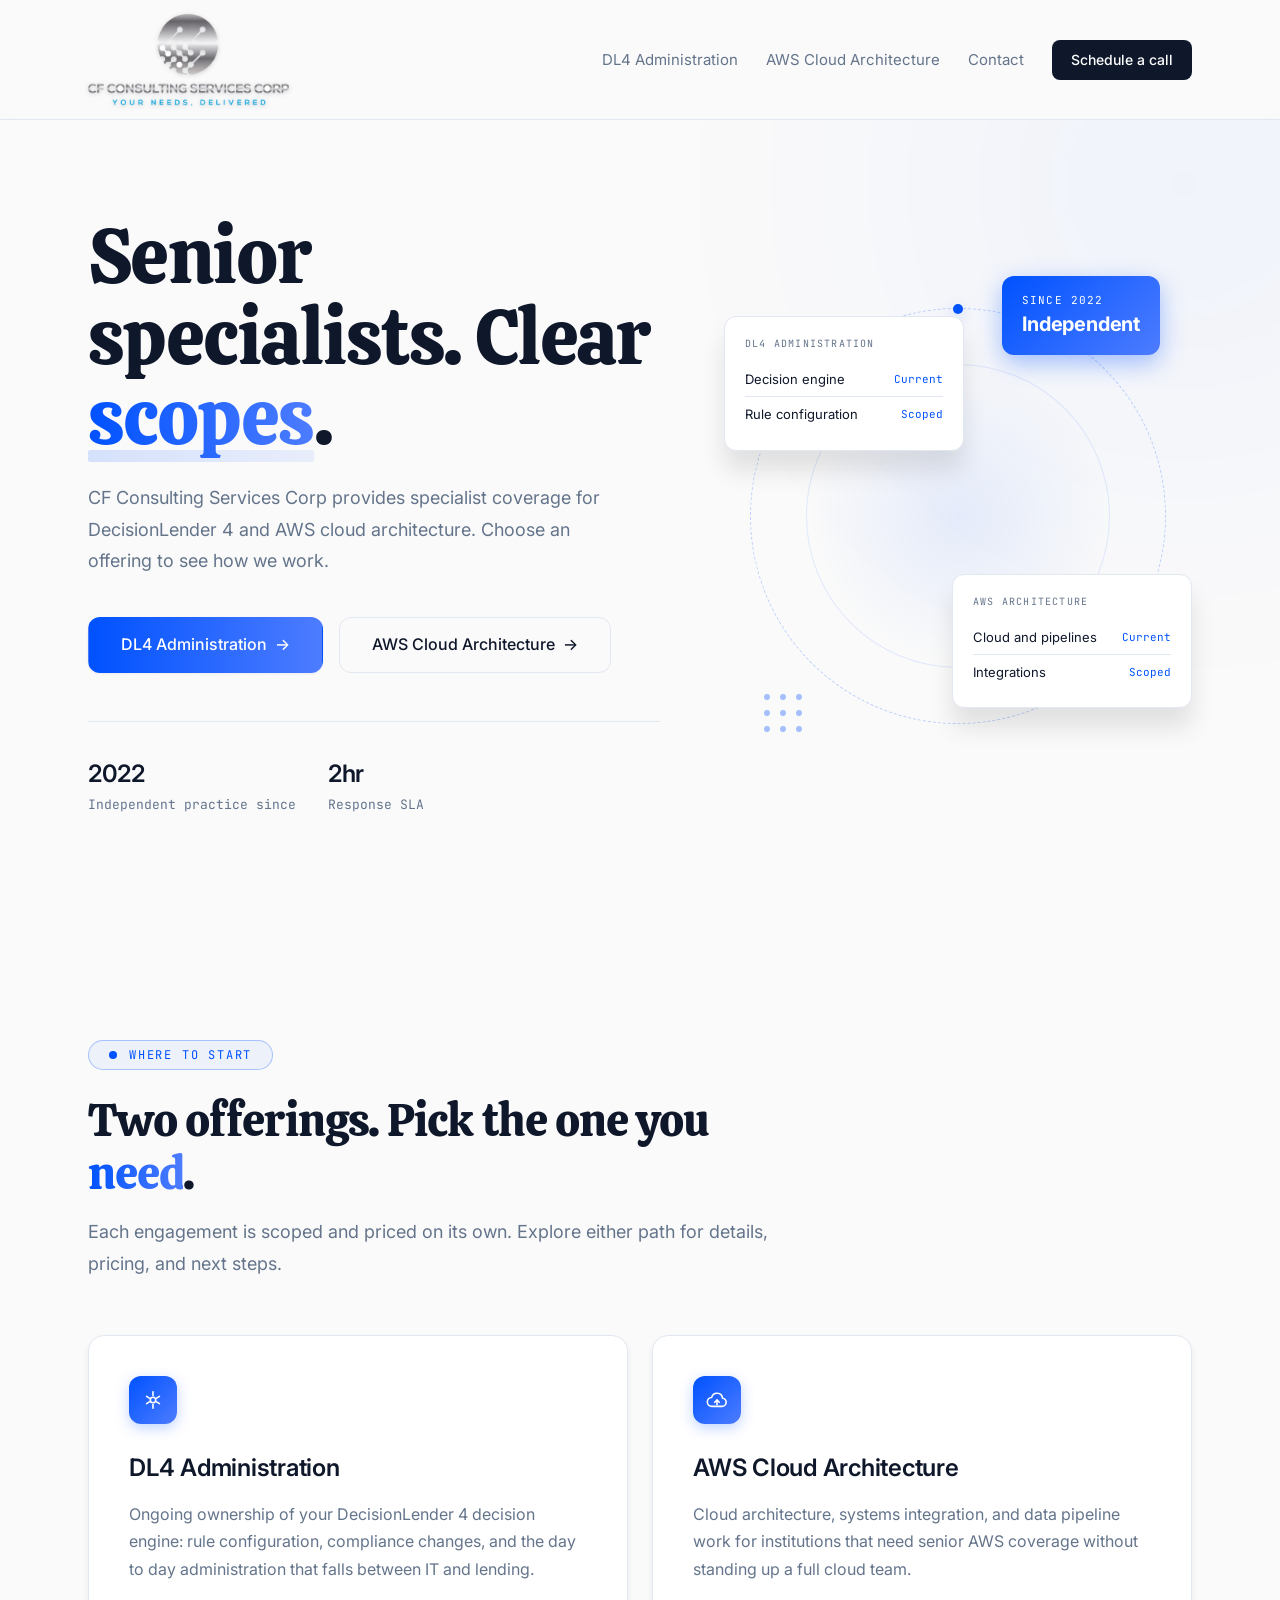
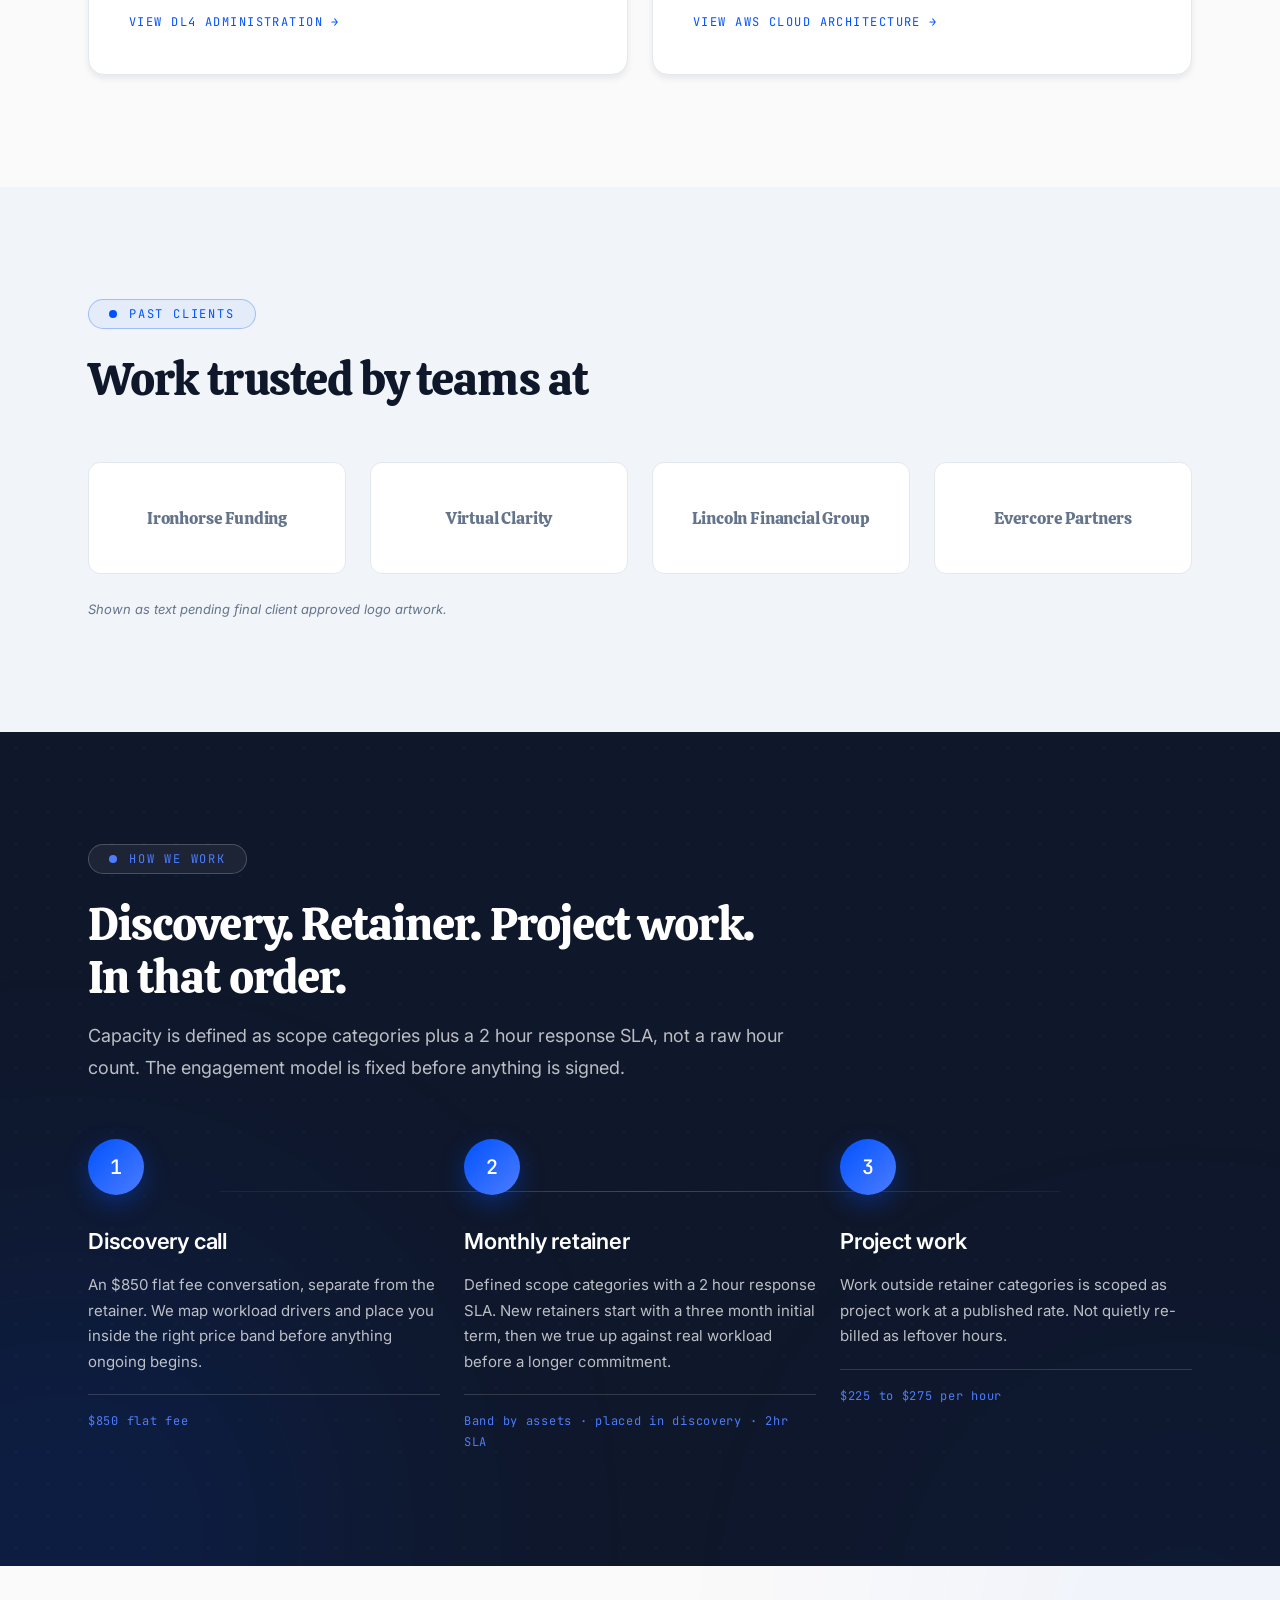
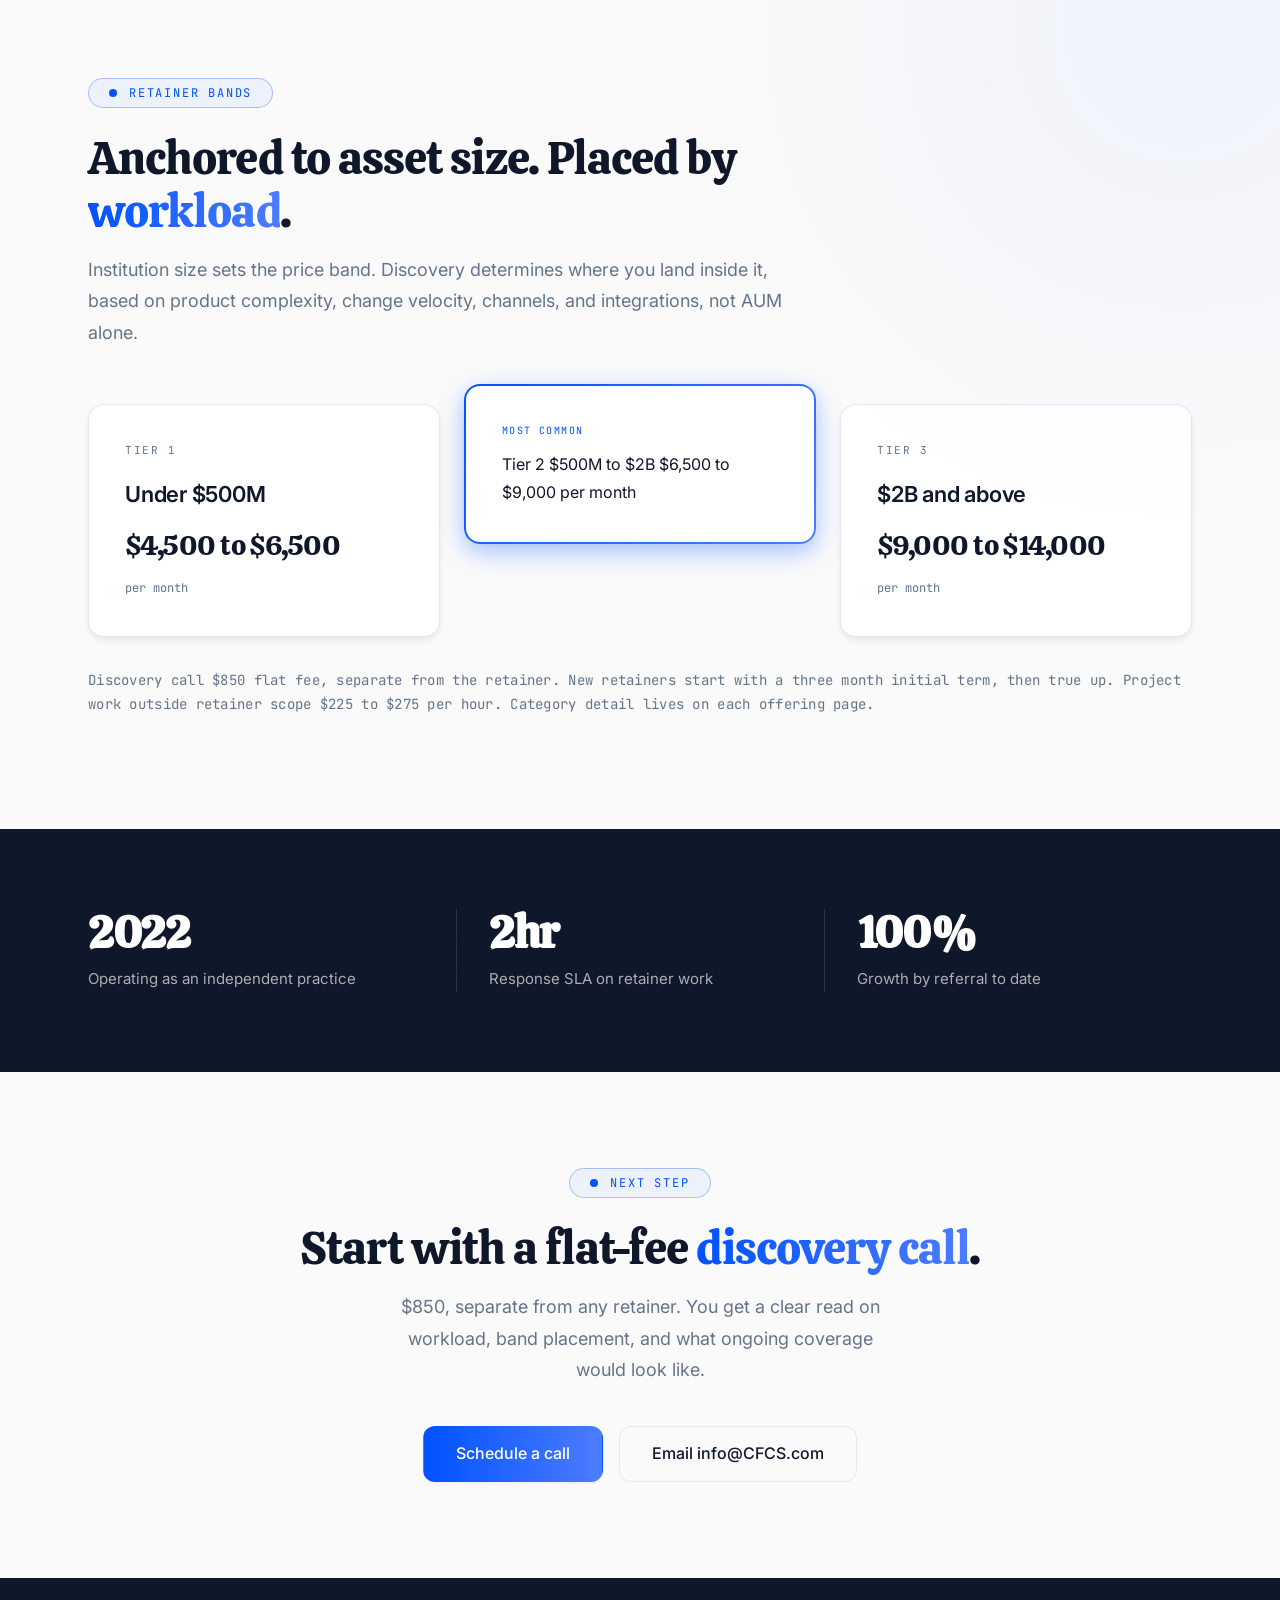
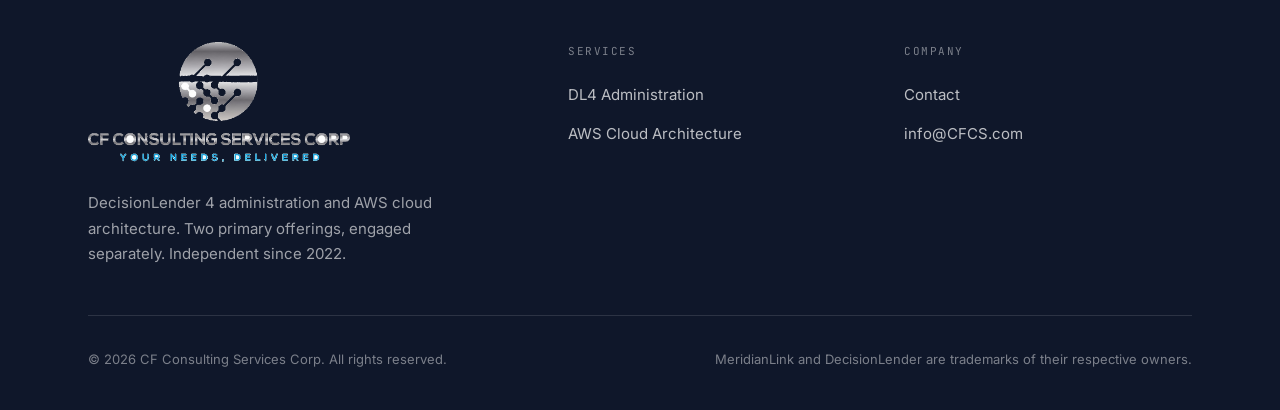
==== commit f31888a6: "v1.1" ====
--- a/index.html
+++ b/index.html
@@ -62,15 +62,15 @@
           </div>
 
           <div class="float-card float-card-a">
-            <span class="card-label">Offering 01</span>
-            <div class="row"><span>DL4 Administration</span><span class="state">Available</span></div>
-            <div class="row"><span>Decision engine</span><span class="state">Scoped alone</span></div>
+            <span class="card-label">DL4 Administration</span>
+            <div class="row"><span>Decision engine</span><span class="state">Current</span></div>
+            <div class="row"><span>Rule configuration</span><span class="state">Scoped</span></div>
           </div>
 
           <div class="float-card float-card-b">
-            <span class="card-label">Offering 02</span>
-            <div class="row"><span>AWS Architecture</span><span class="state">Available</span></div>
-            <div class="row"><span>Cloud and pipelines</span><span class="state">Scoped alone</span></div>
+            <span class="card-label">AWS Architecture</span>
+            <div class="row"><span>Cloud and pipelines</span><span class="state">Current</span></div>
+            <div class="row"><span>Integrations</span><span class="state">Scoped</span></div>
           </div>
 
           <div class="dot-grid">
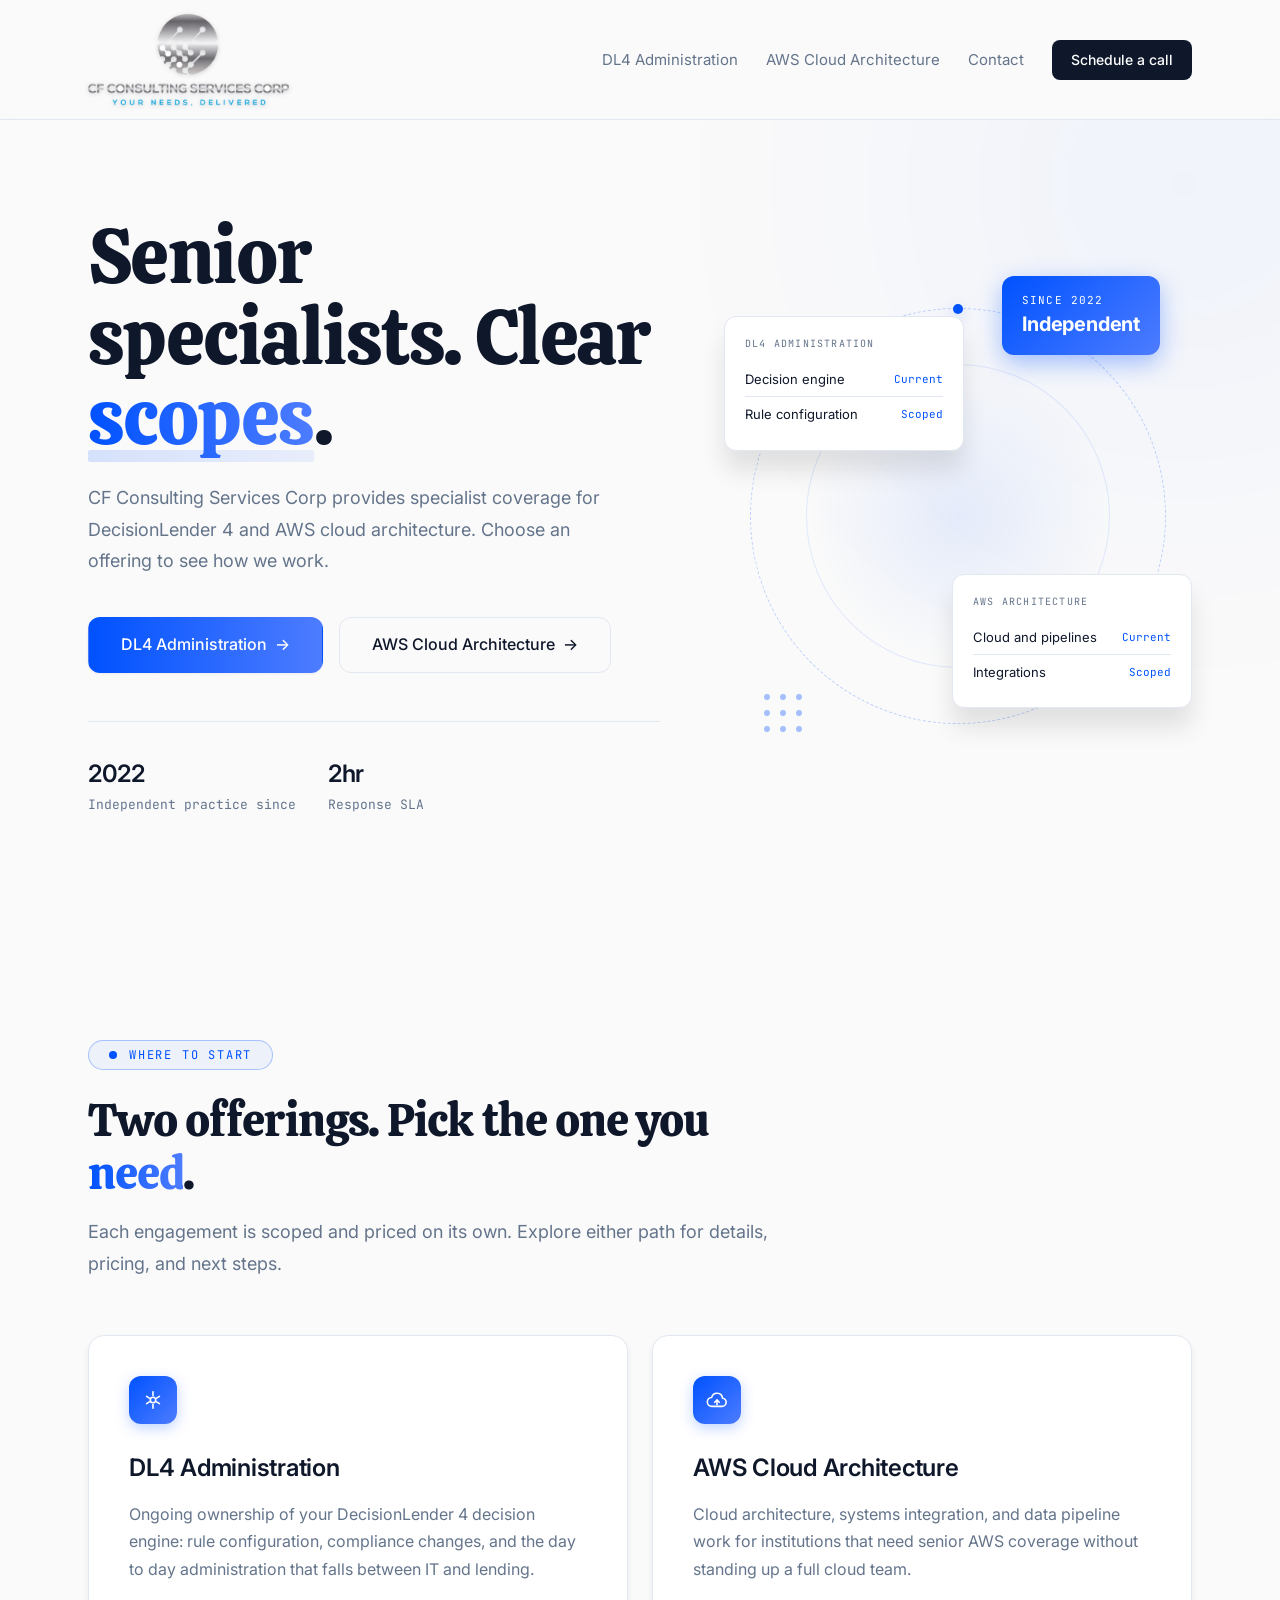
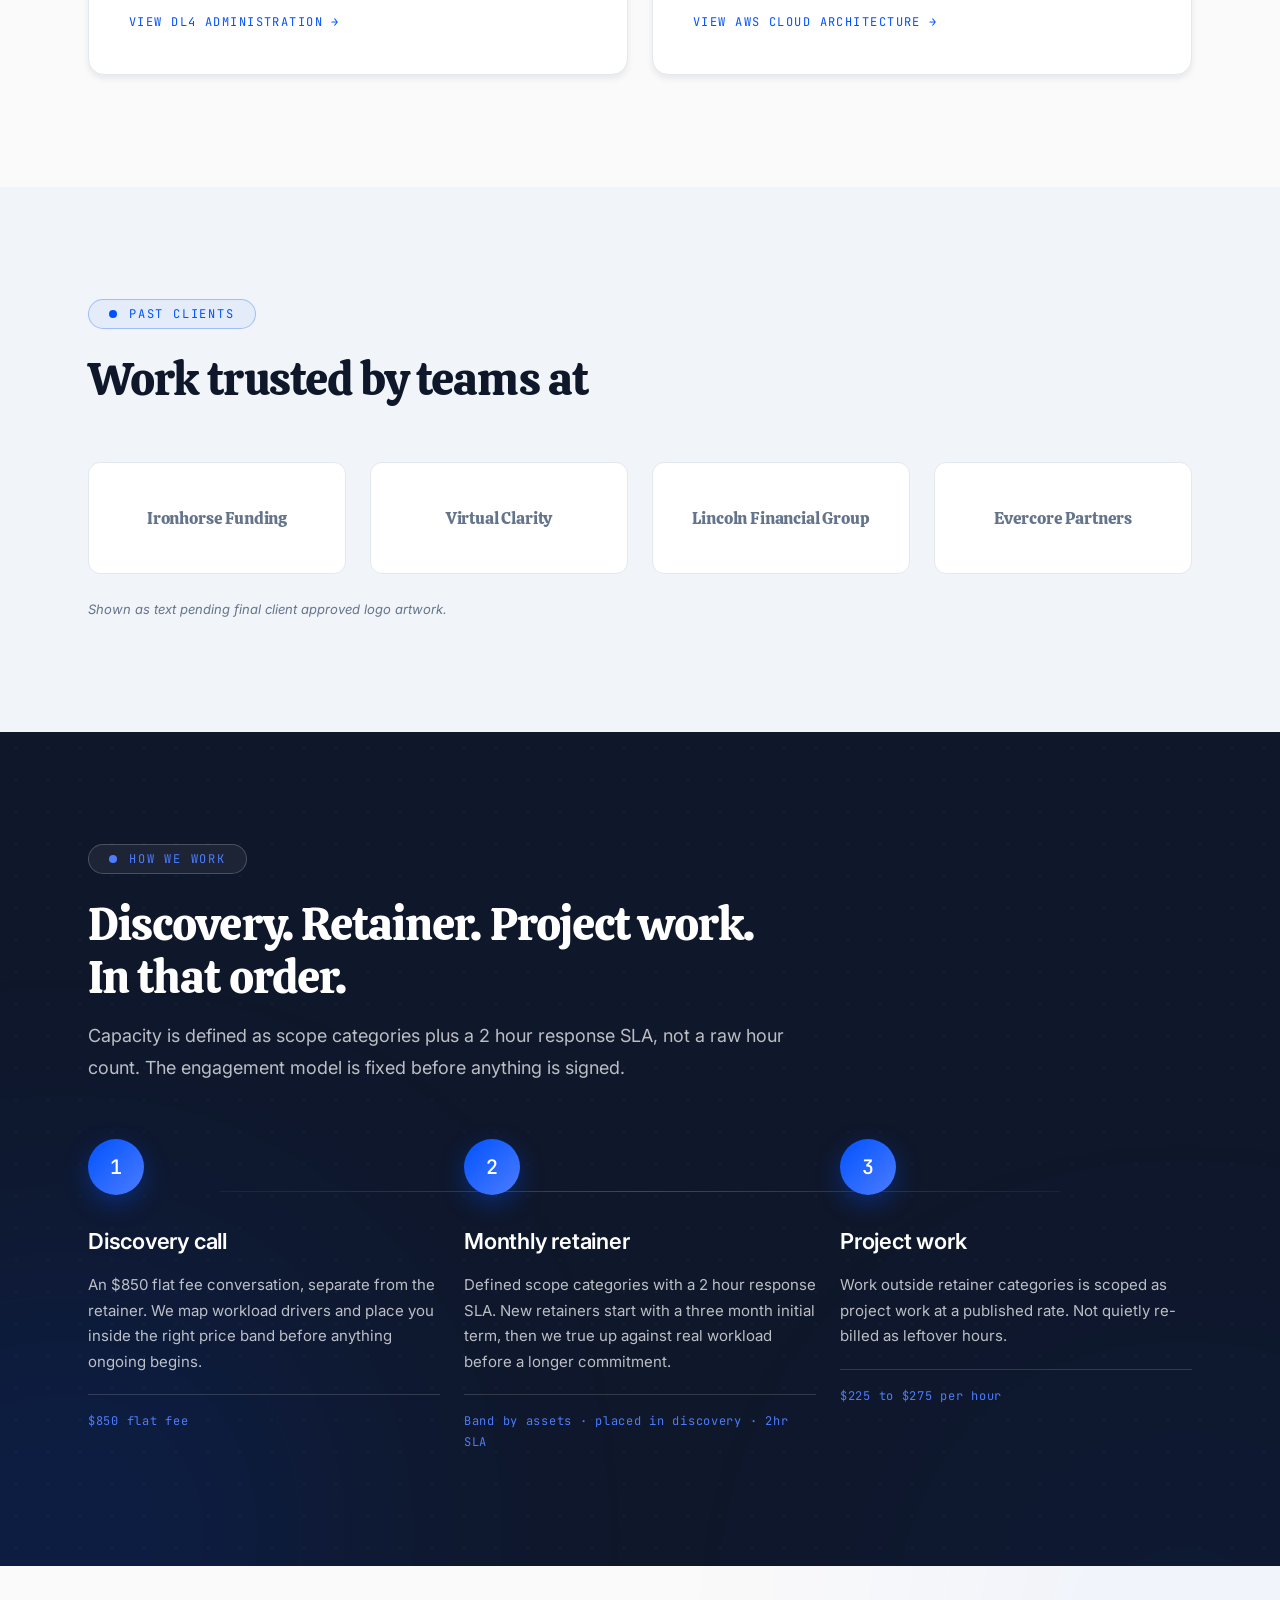
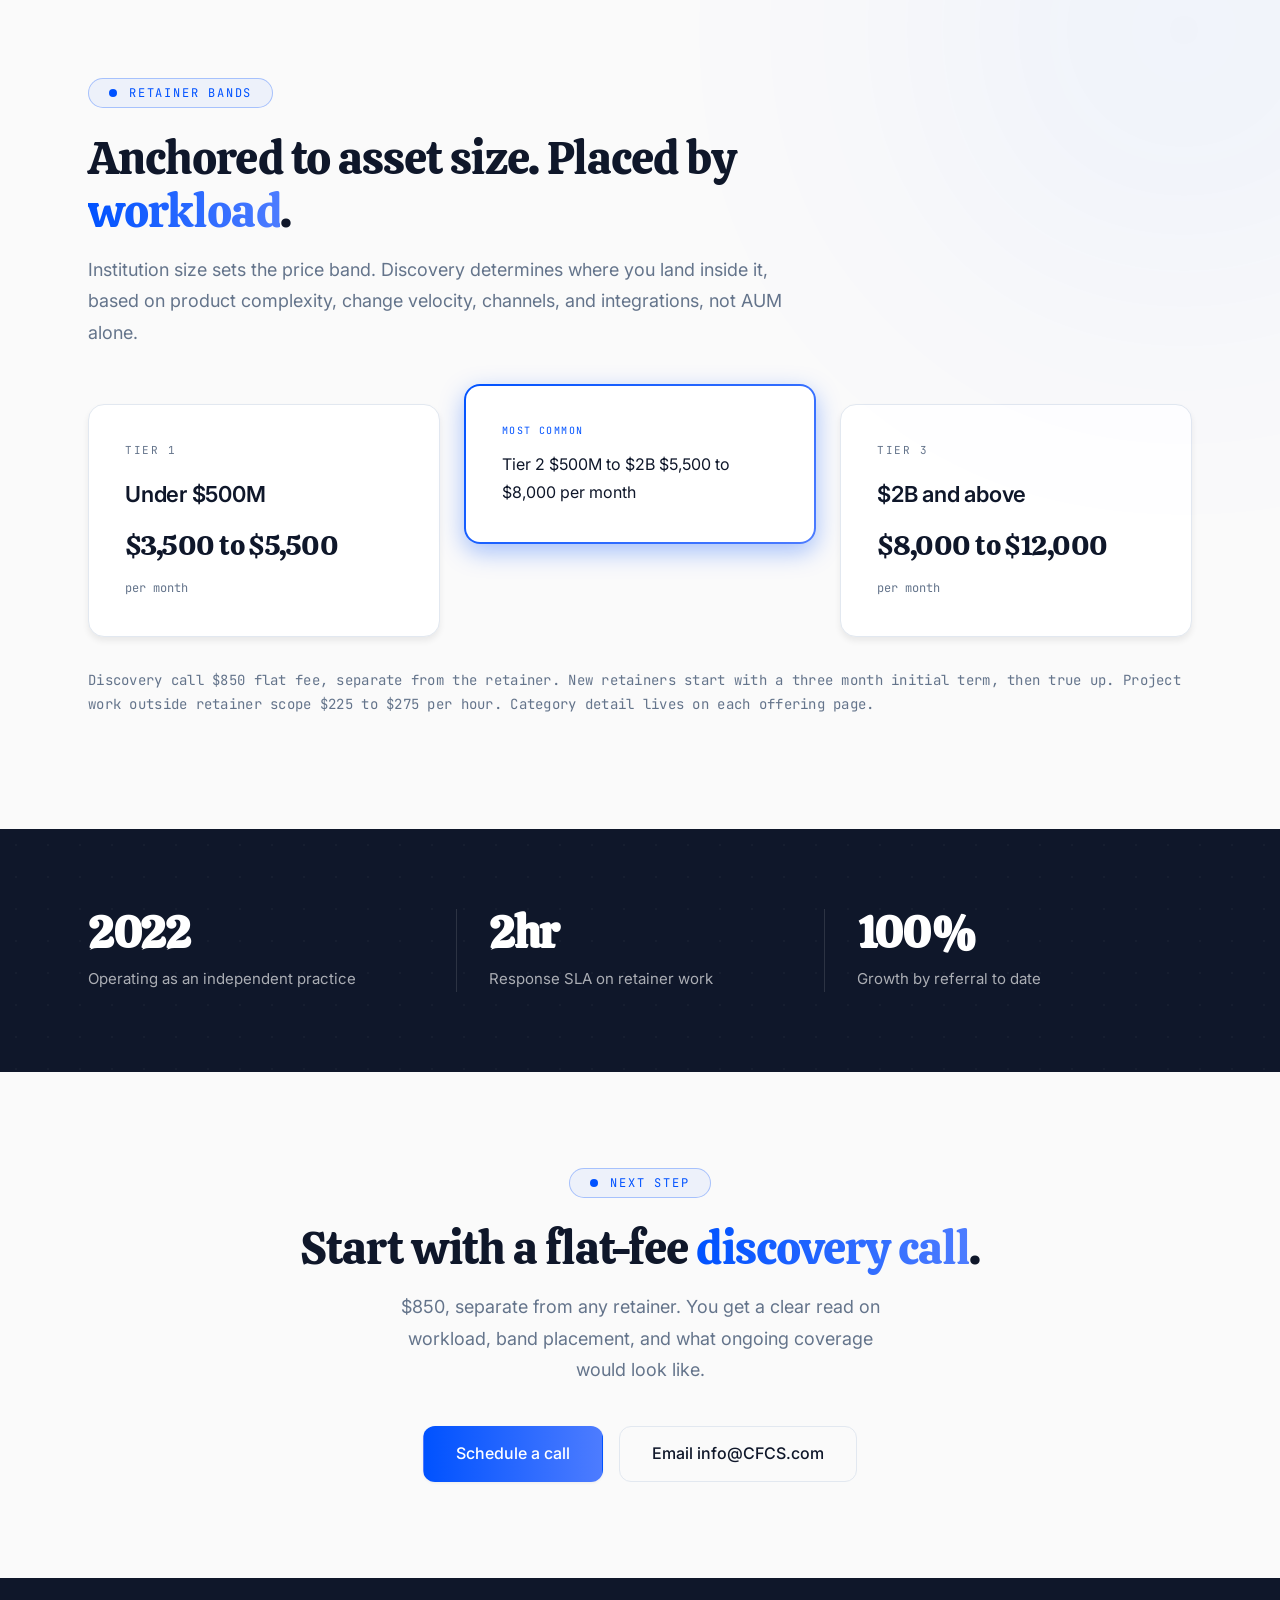
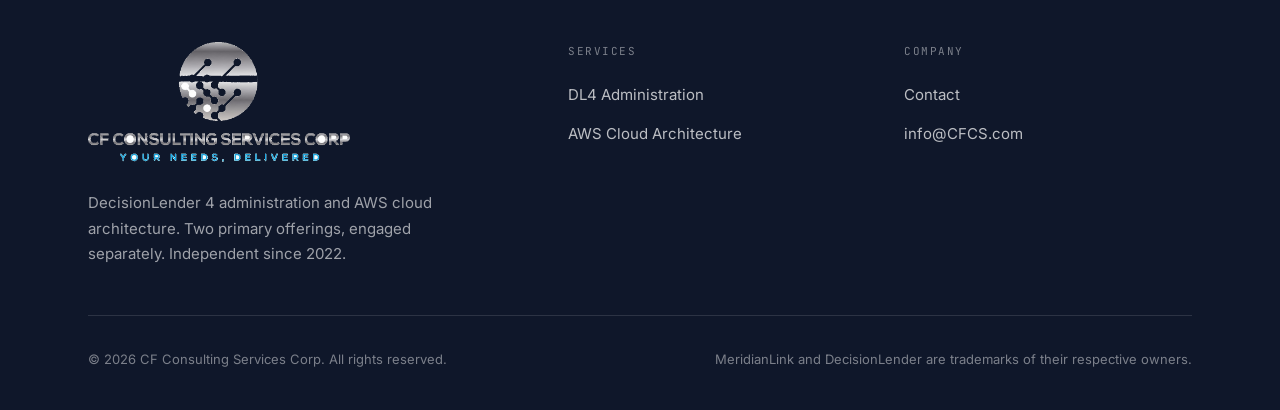
==== commit b92b0a81: "v1.2" ====
--- a/index.html
+++ b/index.html
@@ -176,7 +176,7 @@
         <div class="tier">
           <span class="tier-name">Tier 1</span>
           <span class="tier-size">Under $500M</span>
-          <span class="tier-price">$4,500 to $6,500</span>
+          <span class="tier-price">$3,500 to $5,500</span>
           <span class="tier-cadence">per month</span>
         </div>
 
@@ -185,7 +185,7 @@
             <span class="tier-flag">Most common</span>
             <span class="tier-name">Tier 2</span>
             <span class="tier-size">$500M to $2B</span>
-            <span class="tier-price">$6,500 to $9,000</span>
+            <span class="tier-price">$5,500 to $8,000</span>
             <span class="tier-cadence">per month</span>
           </div>
         </div>
@@ -193,7 +193,7 @@
         <div class="tier">
           <span class="tier-name">Tier 3</span>
           <span class="tier-size">$2B and above</span>
-          <span class="tier-price">$9,000 to $14,000</span>
+          <span class="tier-price">$8,000 to $12,000</span>
           <span class="tier-cadence">per month</span>
         </div>
       </div>
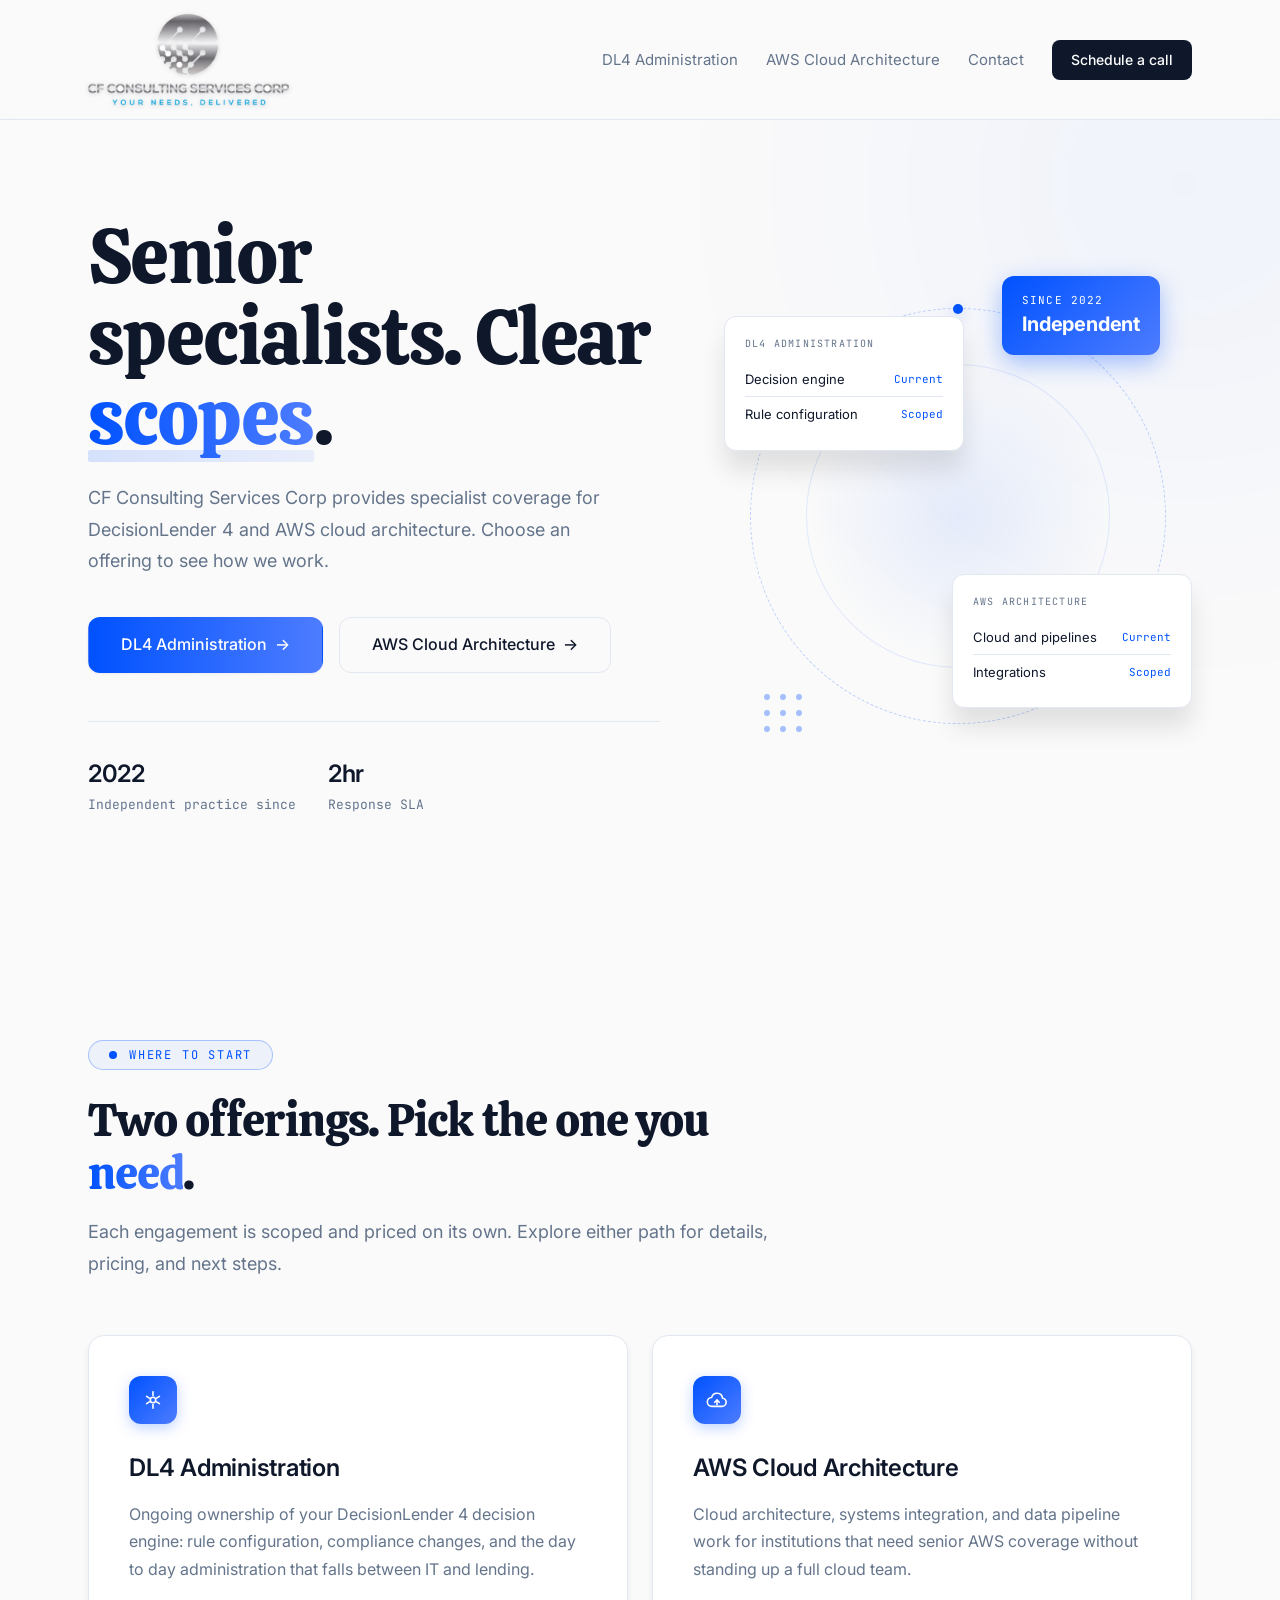
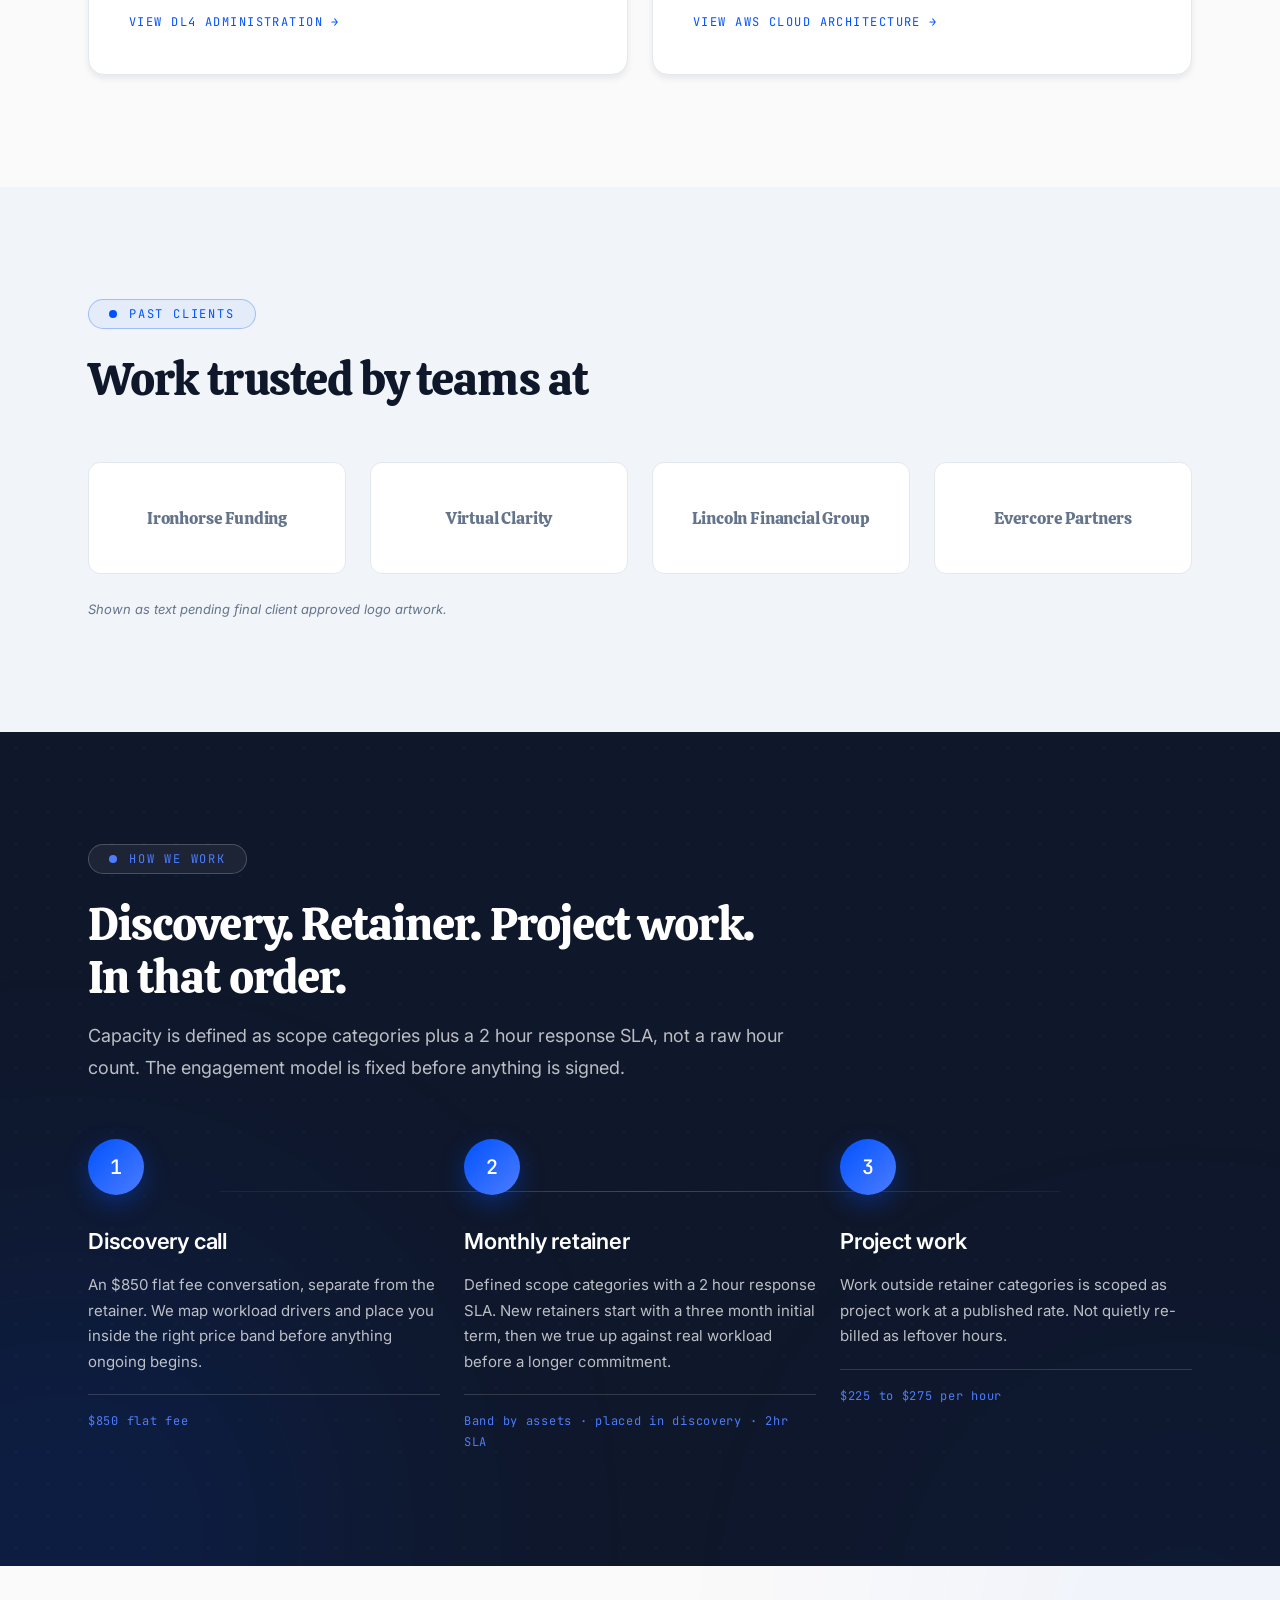
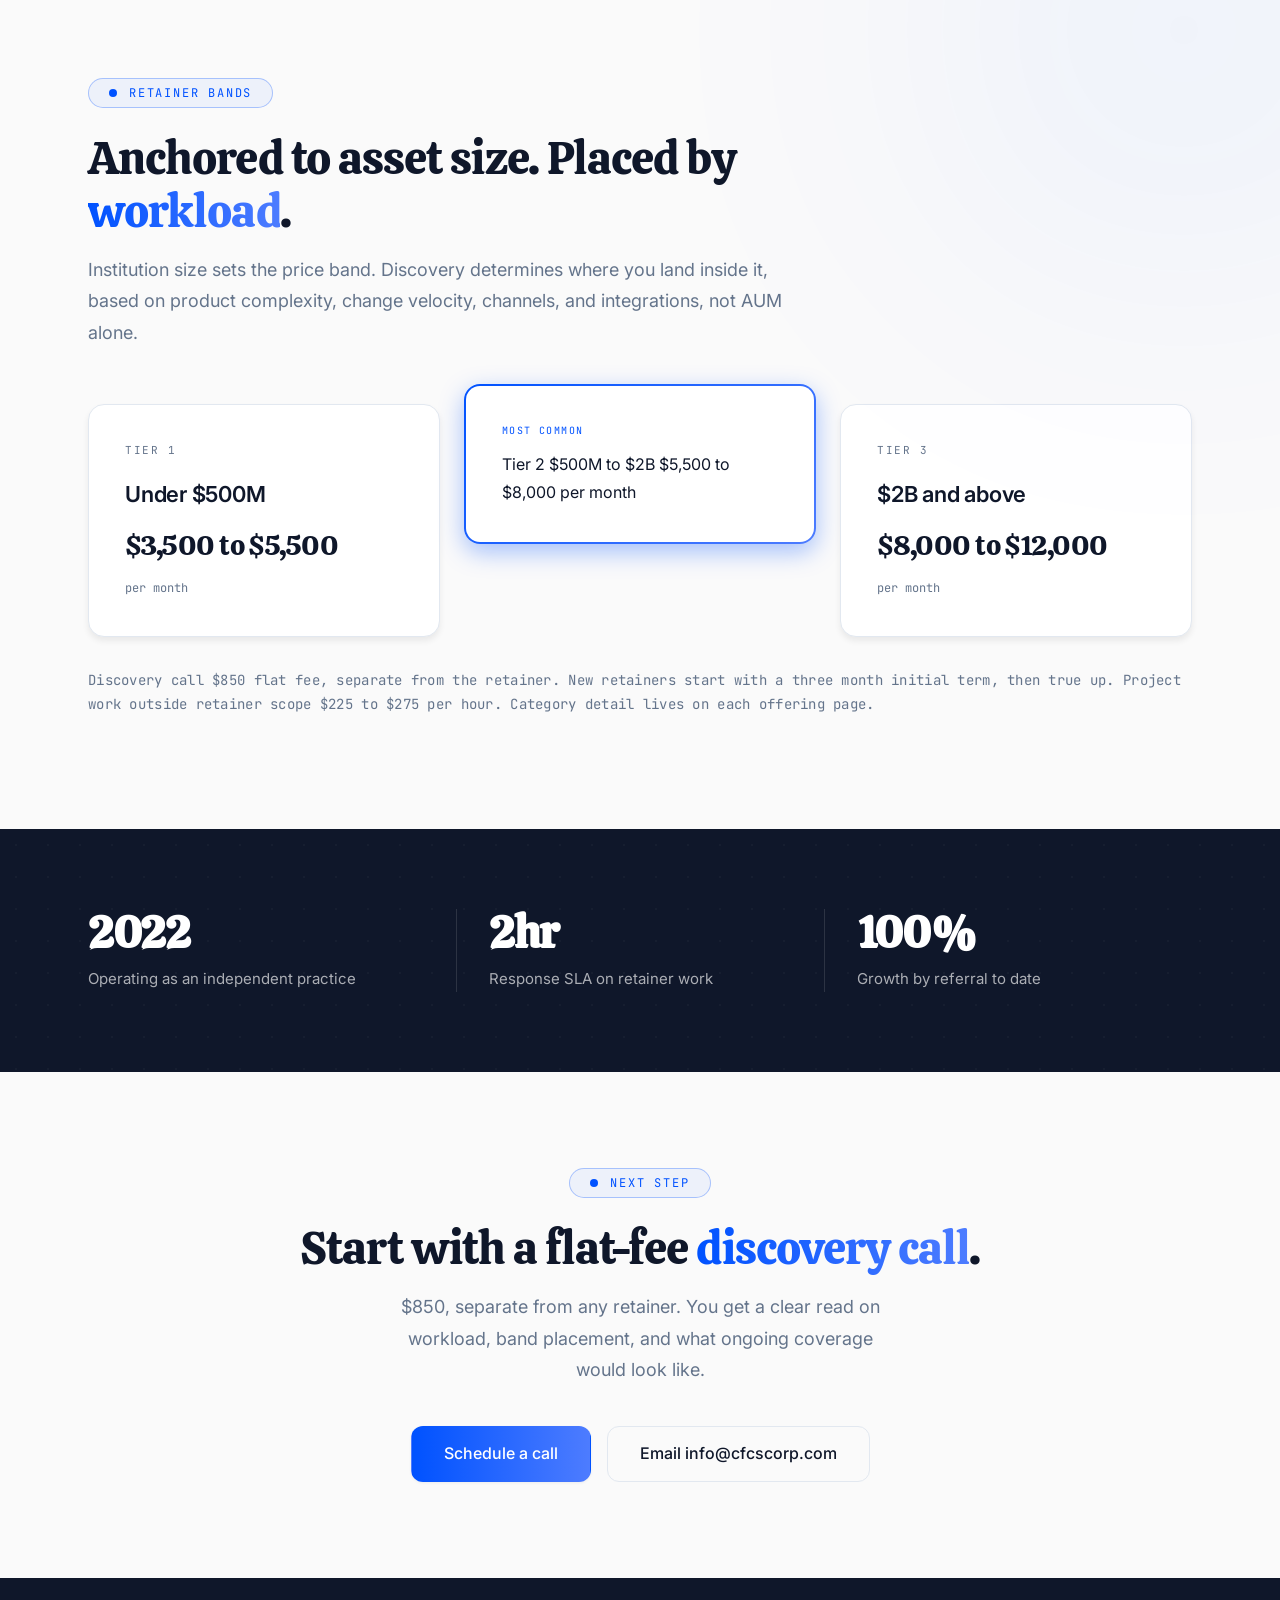
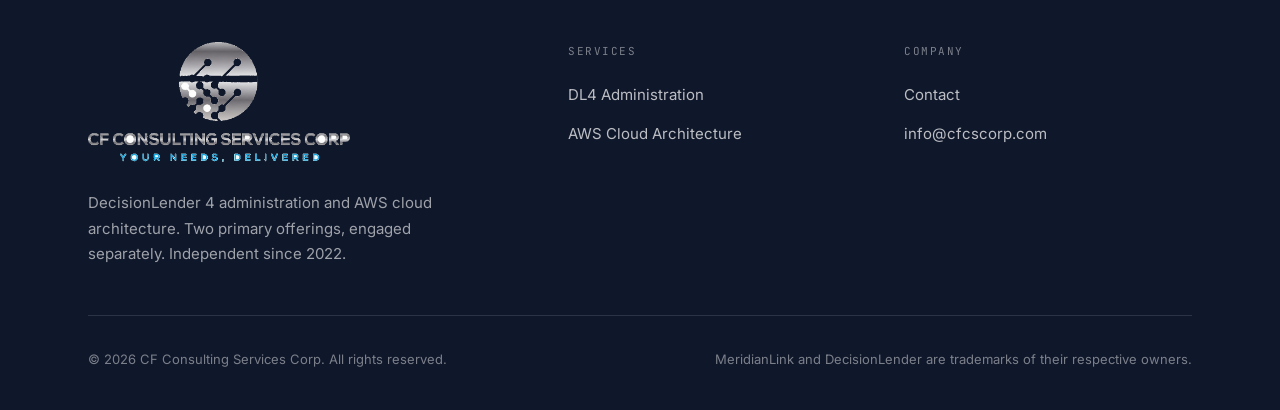
==== commit 18bcbc1d: "v1.3" ====
--- a/index.html
+++ b/index.html
@@ -222,7 +222,7 @@
         <p class="lead">$850, separate from any retainer. You get a clear read on workload, band placement, and what ongoing coverage would look like.</p>
         <div class="cta-actions">
           <a href="contact.html" class="btn btn-primary btn-lg">Schedule a call</a>
-          <a href="mailto:info@CFCS.com" class="btn btn-outline btn-lg">Email info@CFCS.com</a>
+          <a href="mailto:info@cfcscorp.com" class="btn btn-outline btn-lg">Email info@cfcscorp.com</a>
         </div>
       </div>
     </div>
@@ -250,7 +250,7 @@
         <h4>Company</h4>
         <ul>
           <li><a href="contact.html">Contact</a></li>
-          <li><a href="mailto:info@CFCS.com">info@CFCS.com</a></li>
+          <li><a href="mailto:info@cfcscorp.com">info@cfcscorp.com</a></li>
         </ul>
       </div>
     </div>
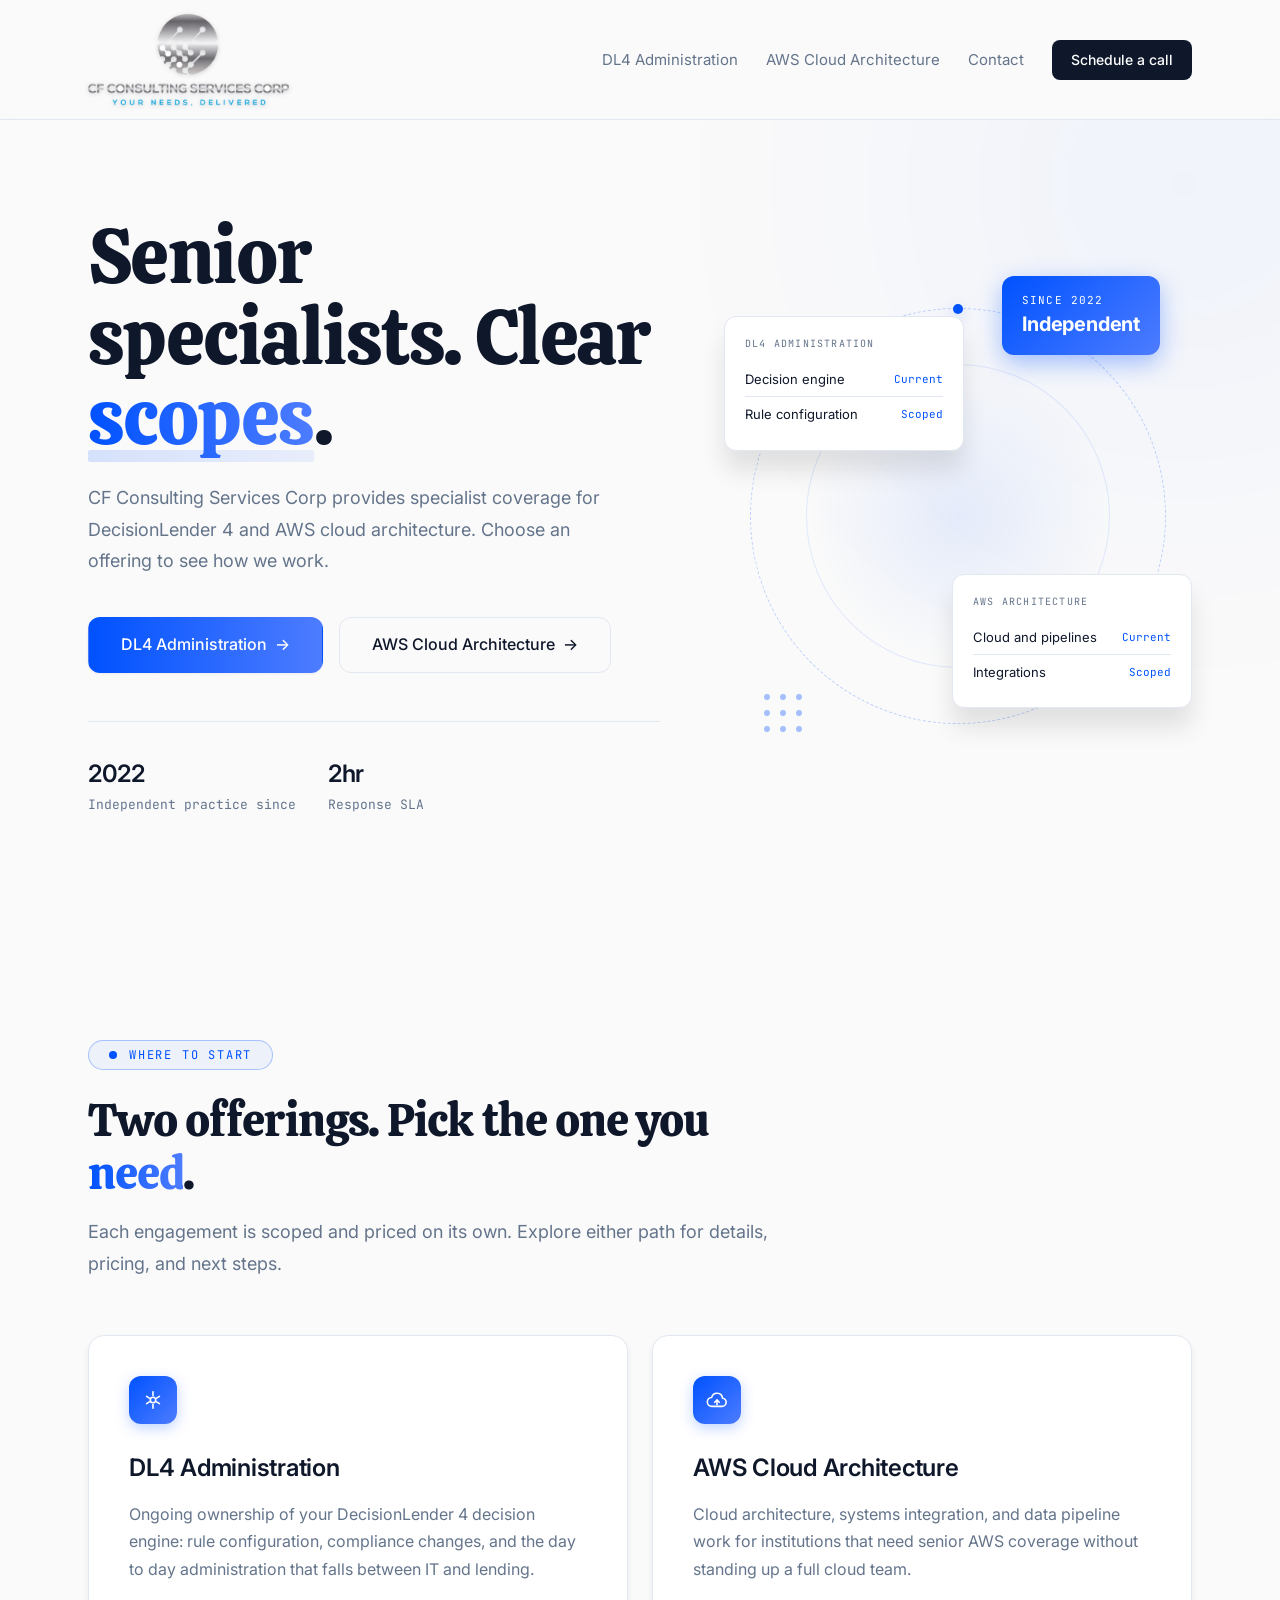
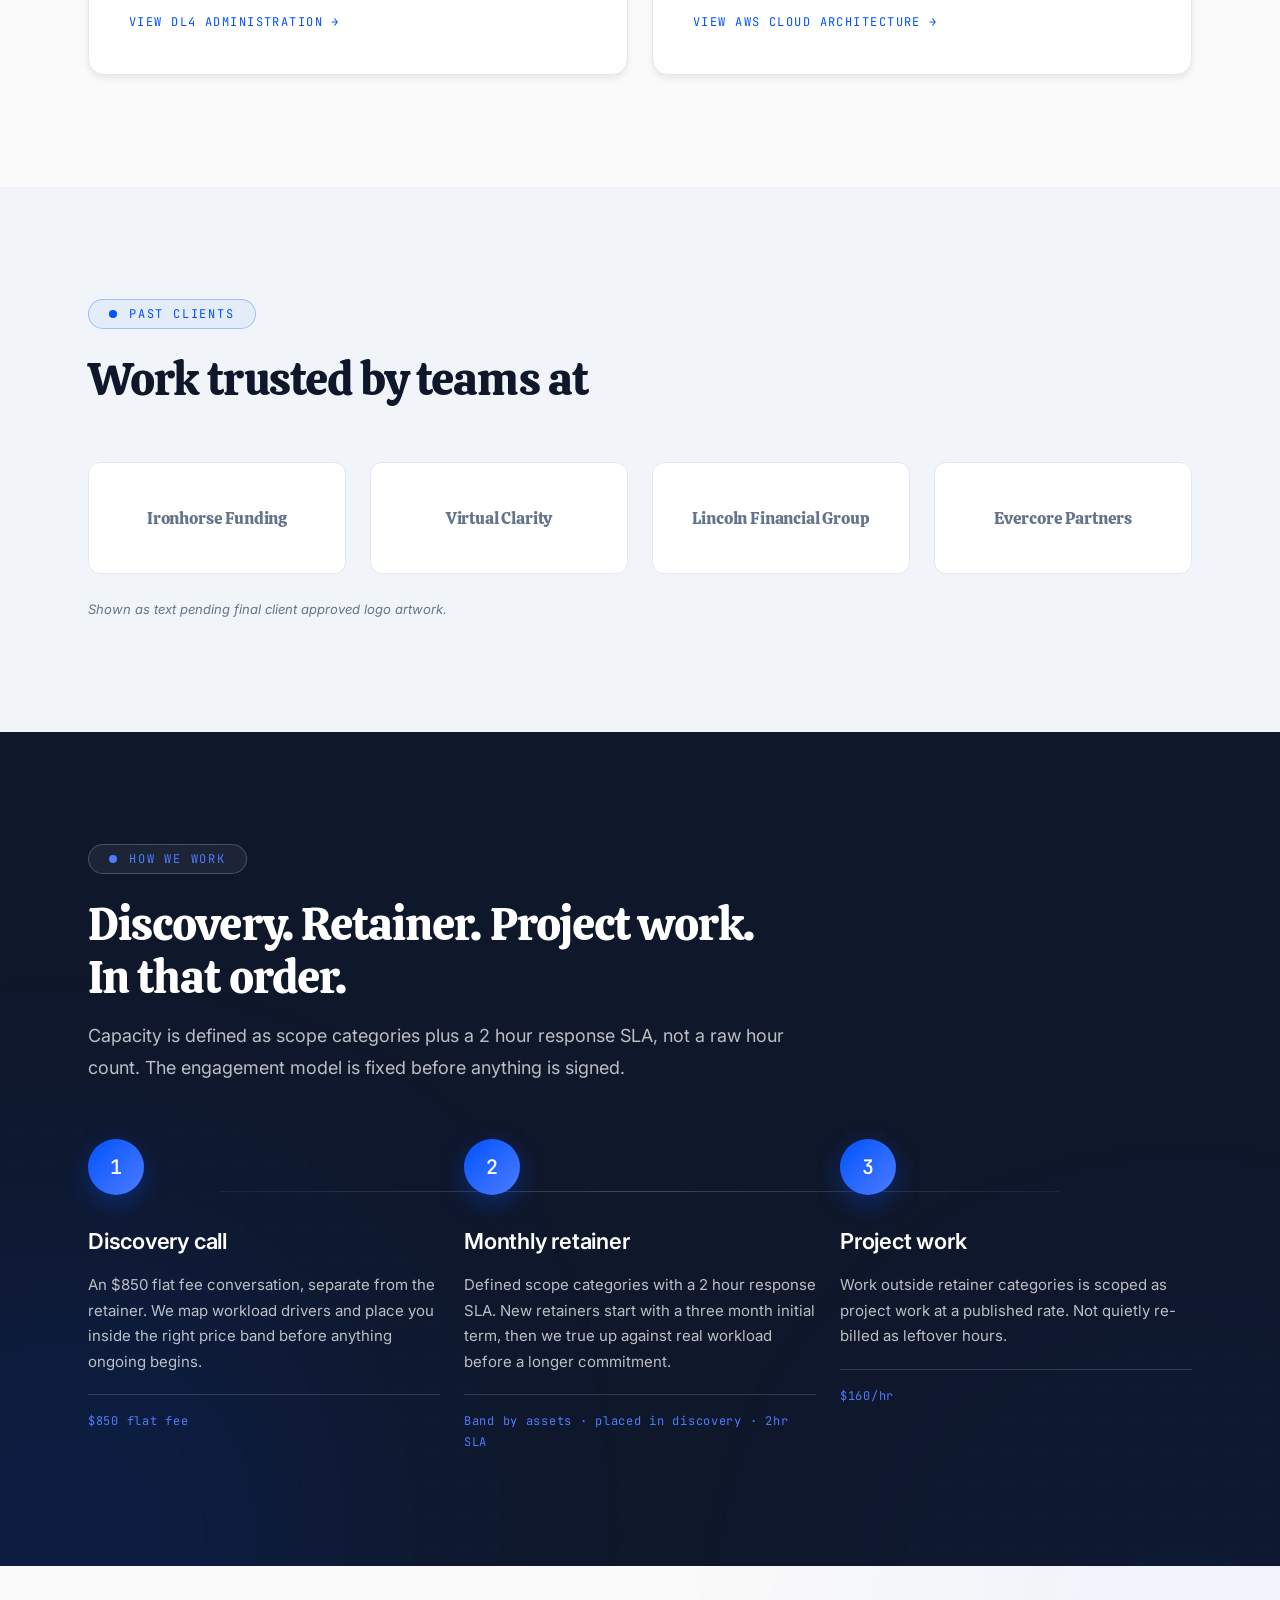
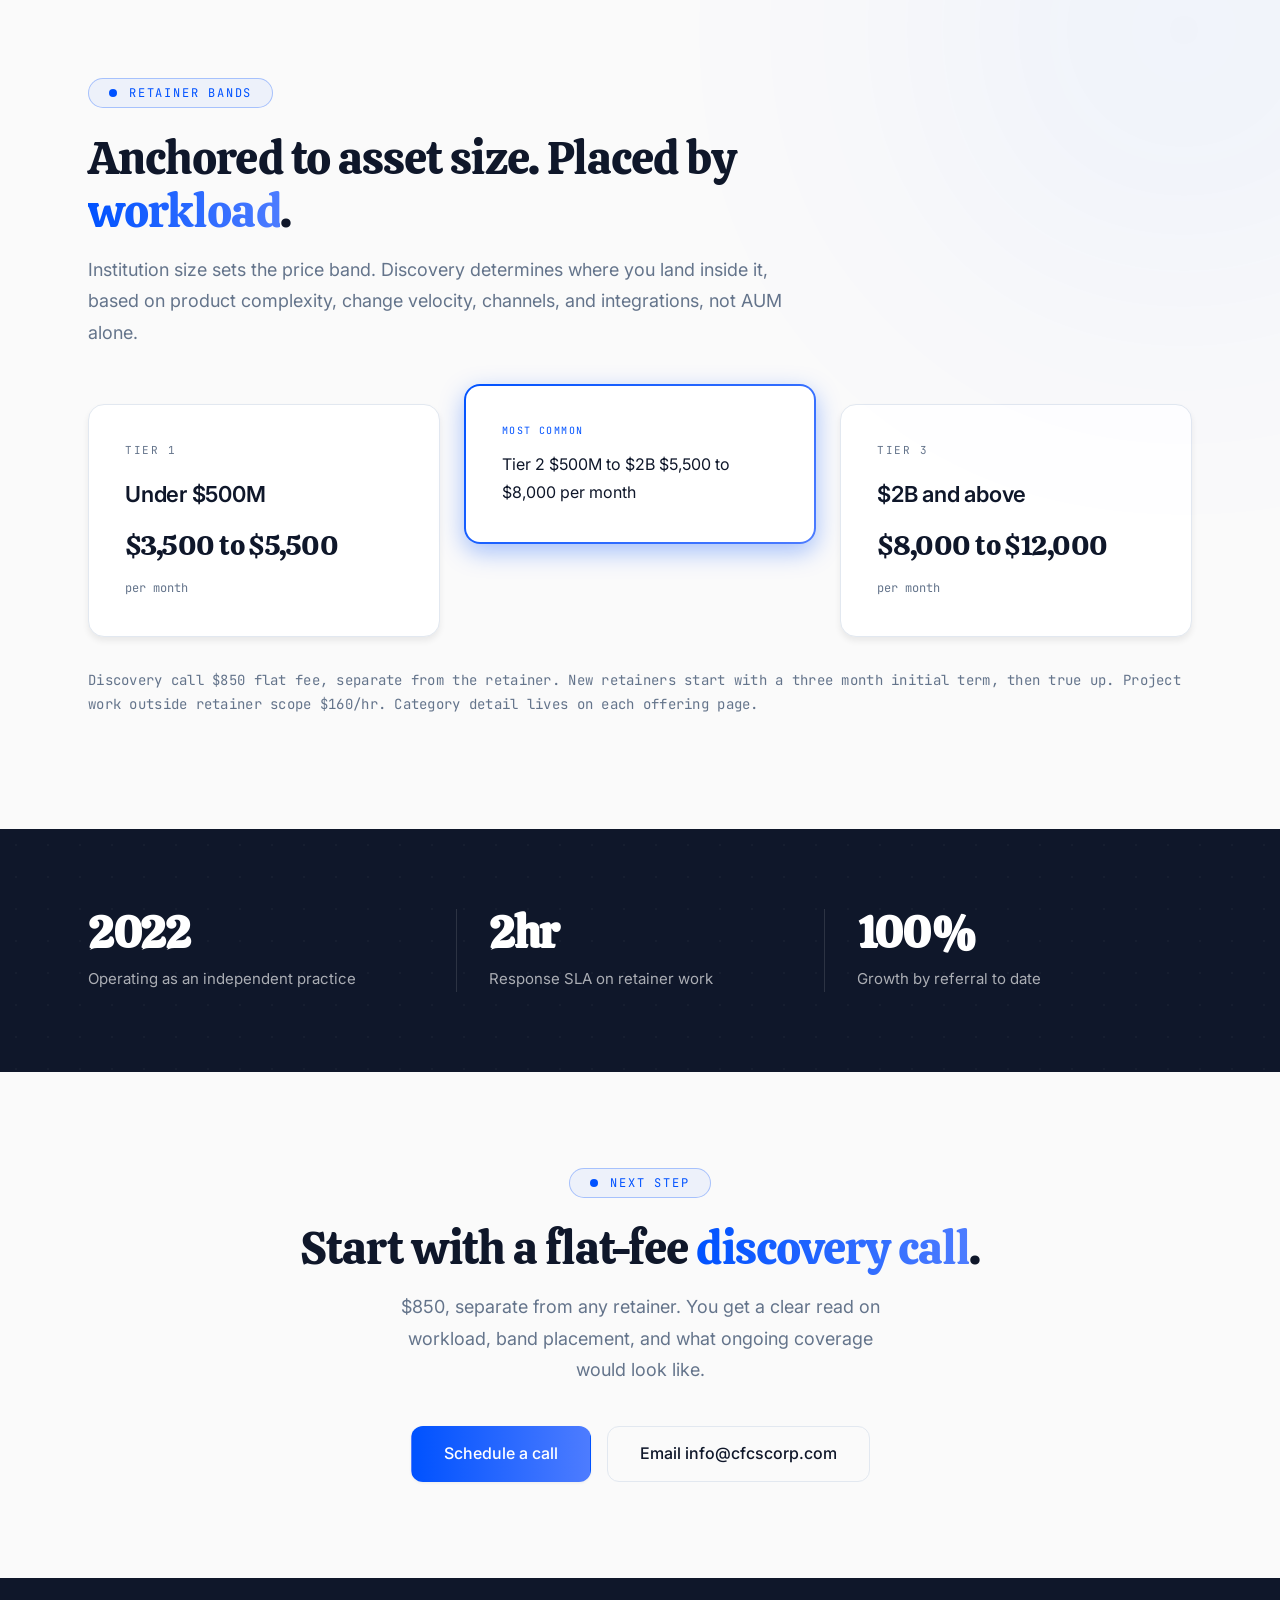
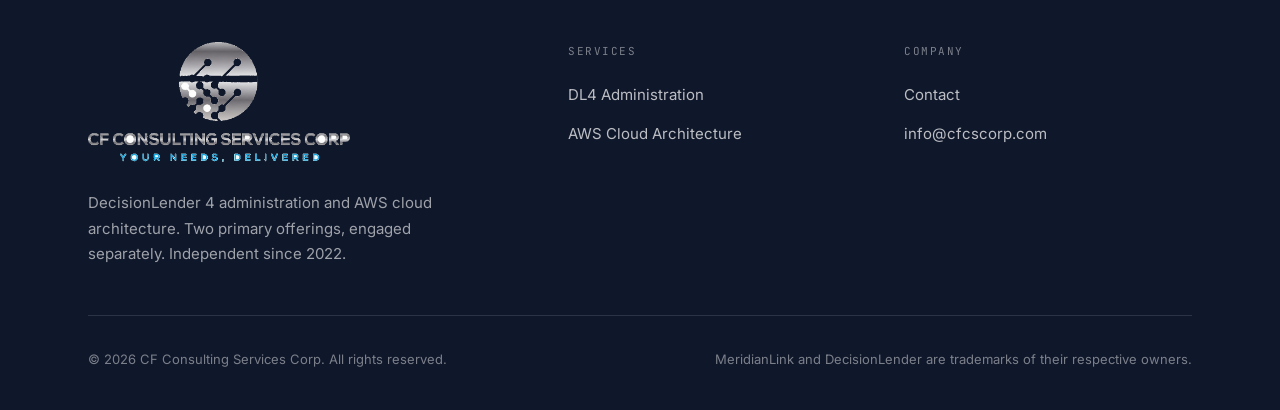
==== commit e4fb6cb3: "v1.4" ====
--- a/index.html
+++ b/index.html
@@ -156,7 +156,7 @@
           <div class="stage-no">3</div>
           <h3>Project work</h3>
           <p>Work outside retainer categories is scoped as project work at a published rate. Not quietly re-billed as leftover hours.</p>
-          <span class="price-note">$225 to $275 per hour</span>
+          <span class="price-note">$160/hr</span>
         </li>
       </ol>
     </div>
@@ -198,7 +198,7 @@
         </div>
       </div>
 
-      <p class="pricing-fine reveal">Discovery call $850 flat fee, separate from the retainer. New retainers start with a three month initial term, then true up. Project work outside retainer scope $225 to $275 per hour. Category detail lives on each offering page.</p>
+      <p class="pricing-fine reveal">Discovery call $850 flat fee, separate from the retainer. New retainers start with a three month initial term, then true up. Project work outside retainer scope $160/hr. Category detail lives on each offering page.</p>
     </div>
   </section>
 
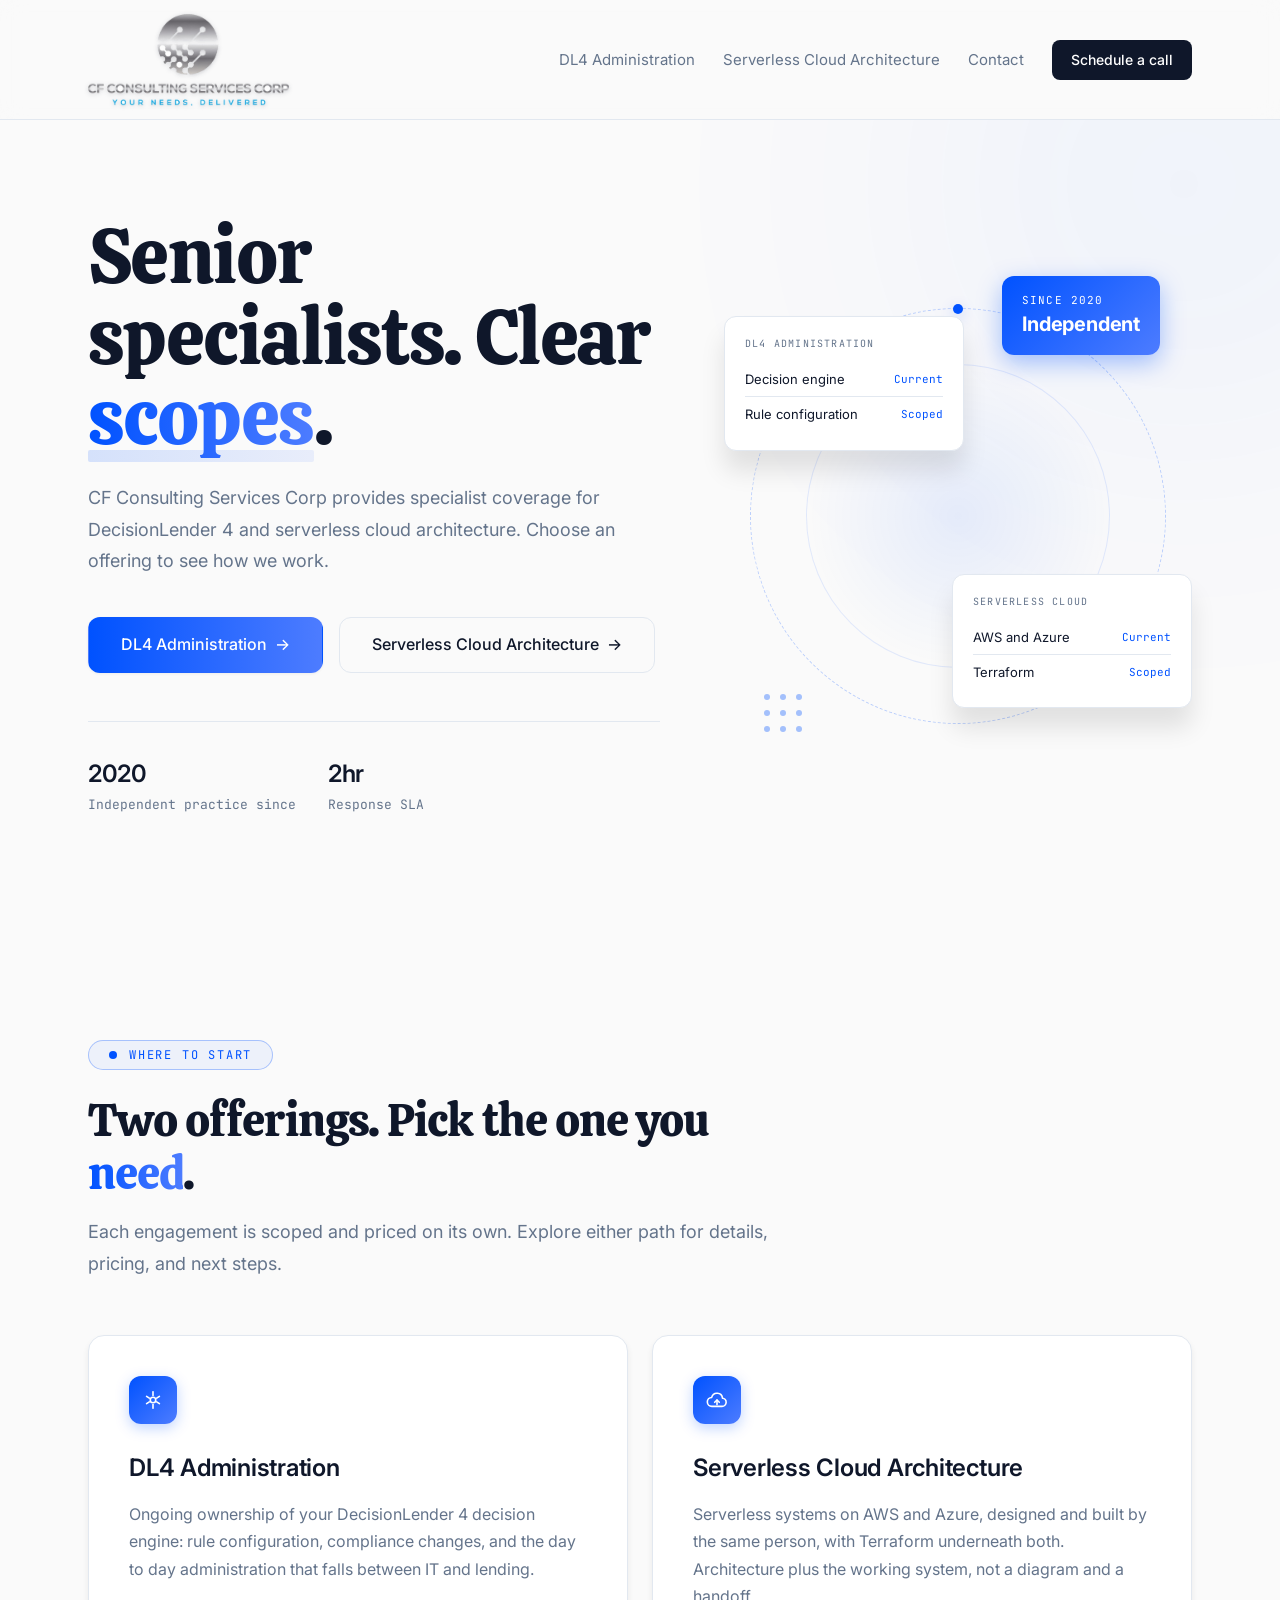
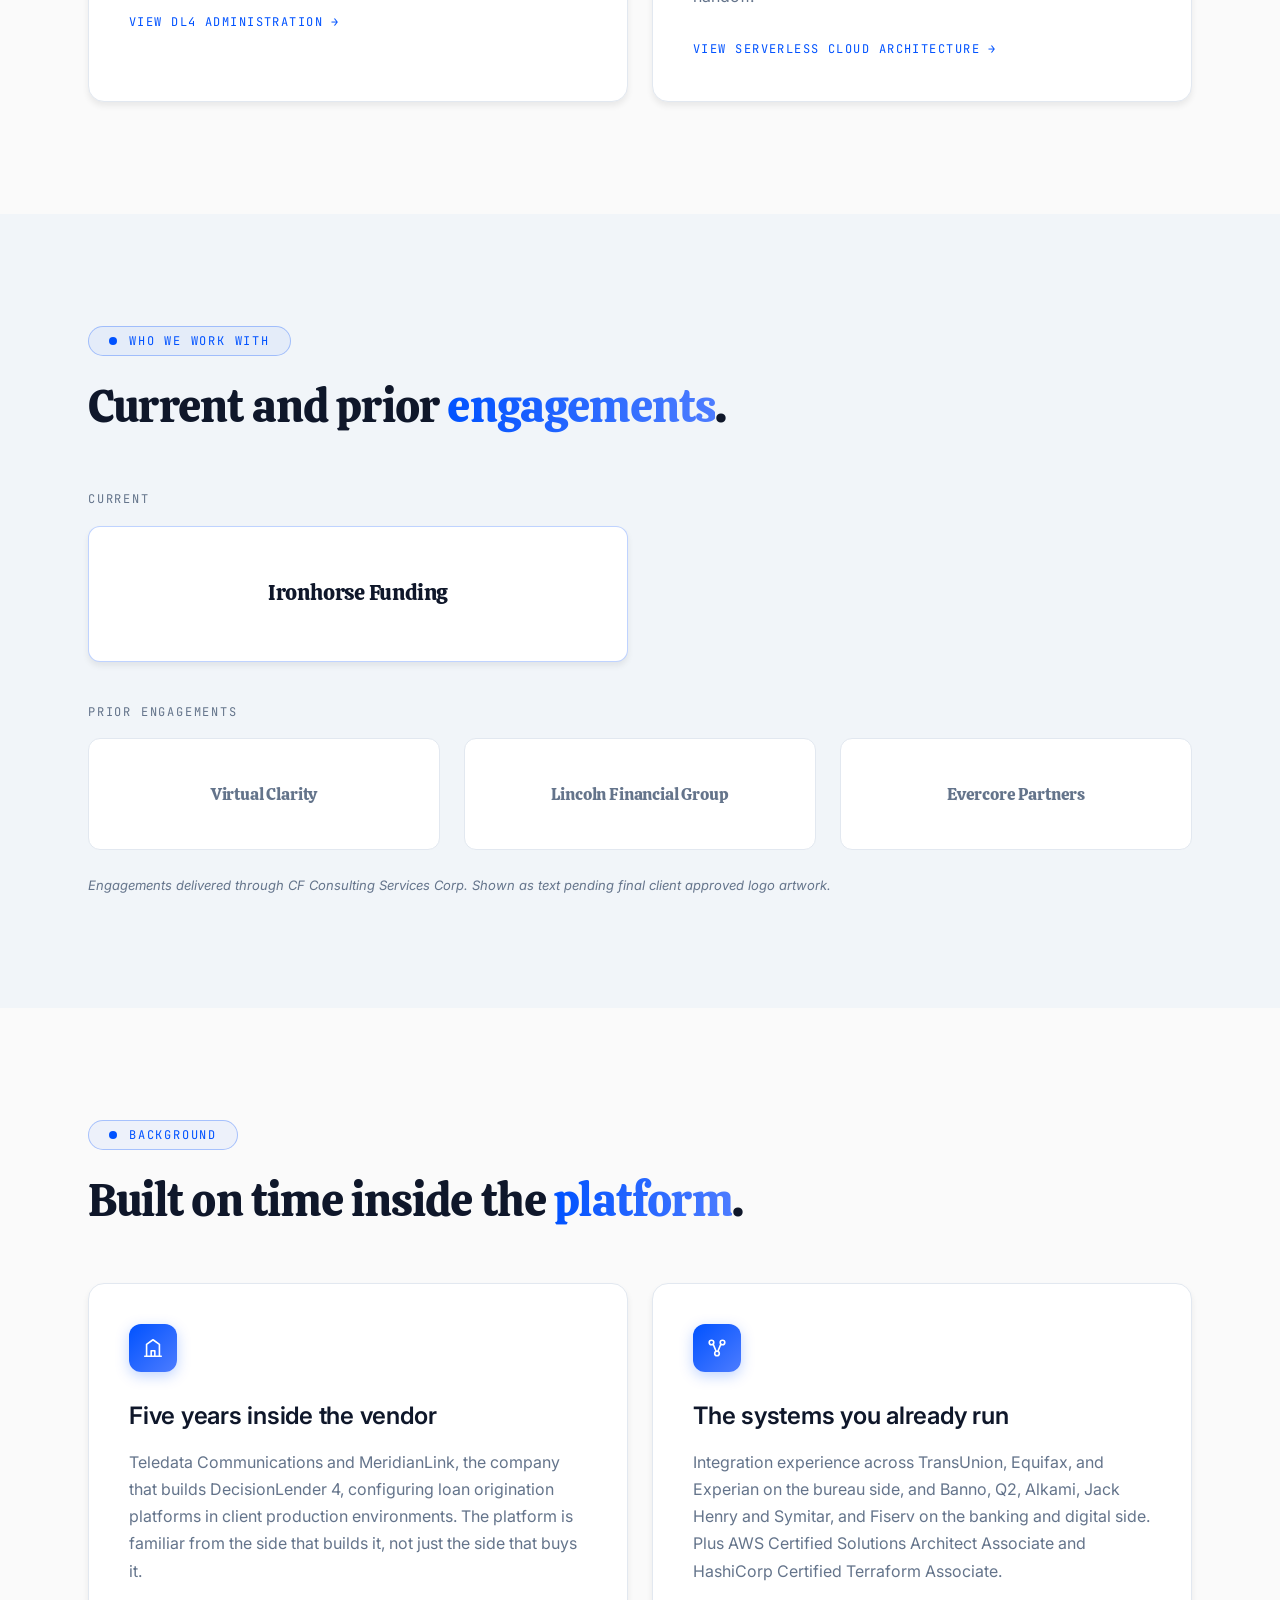
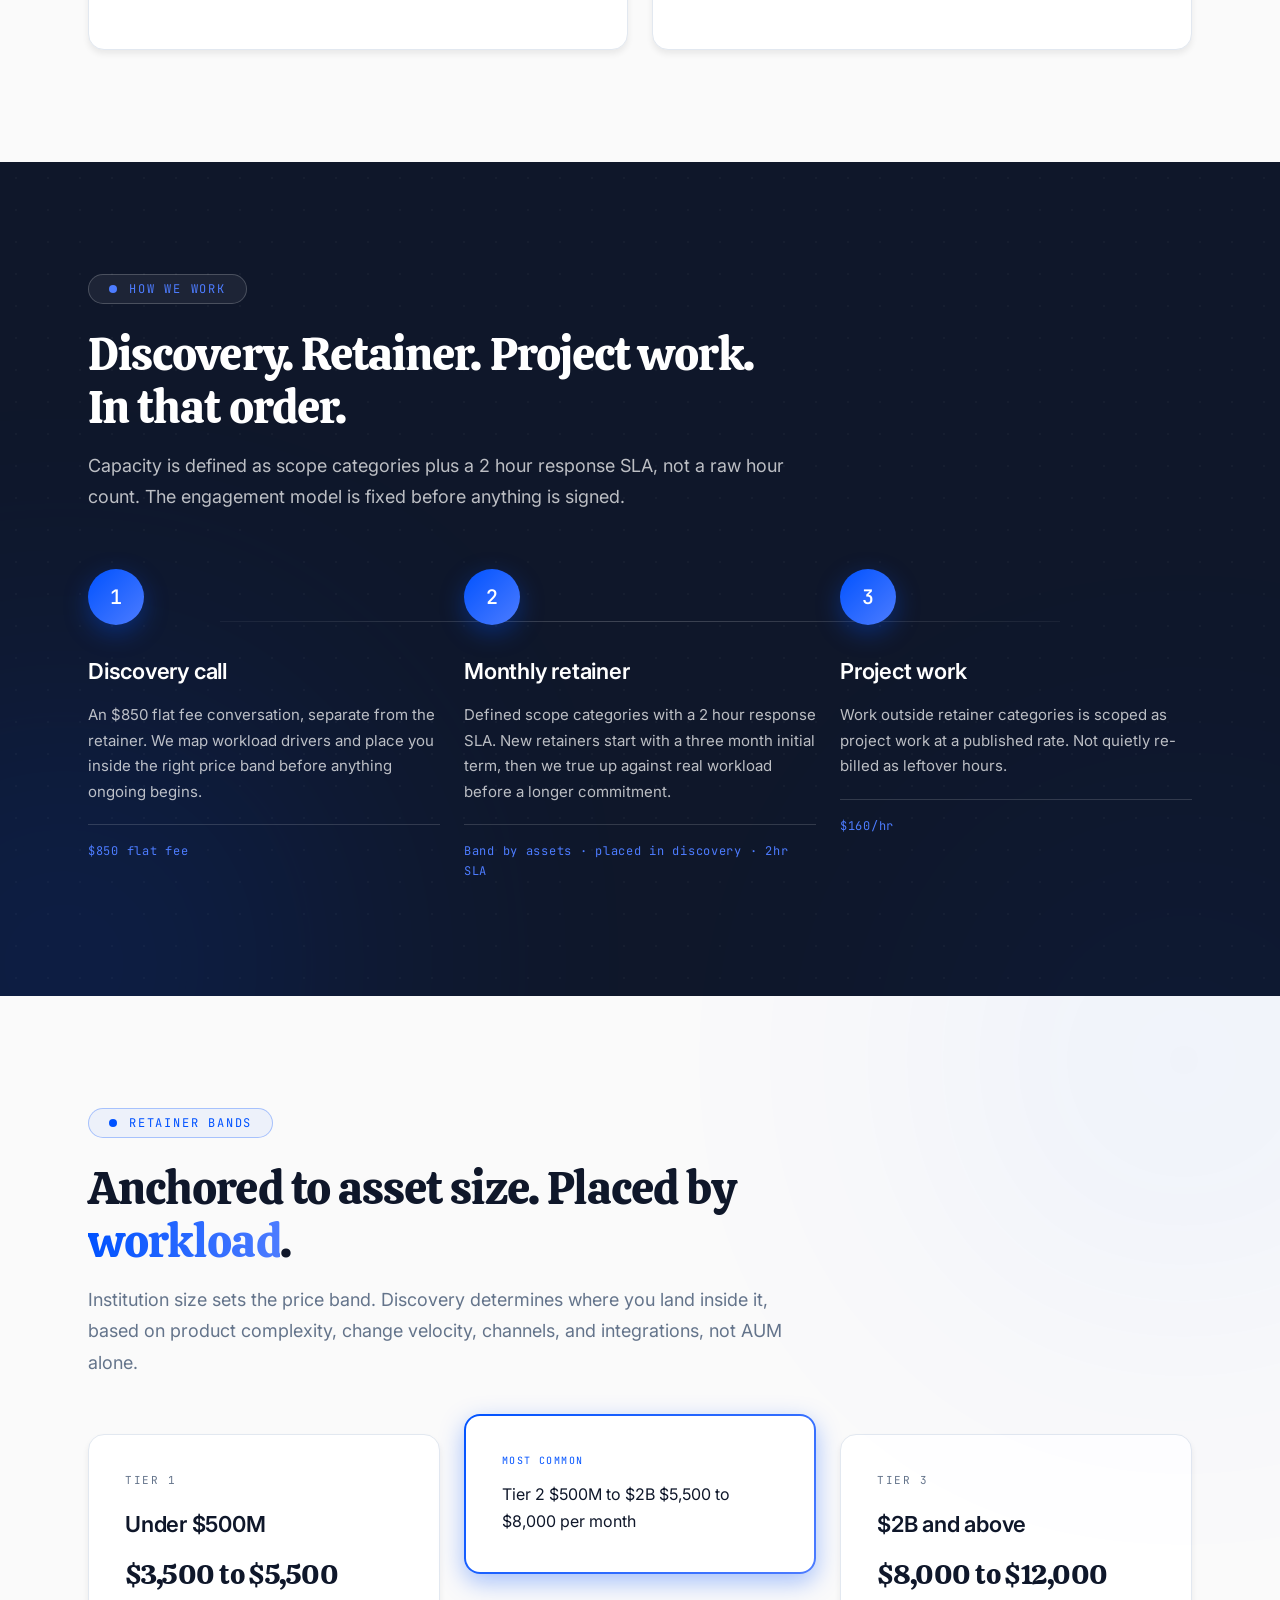
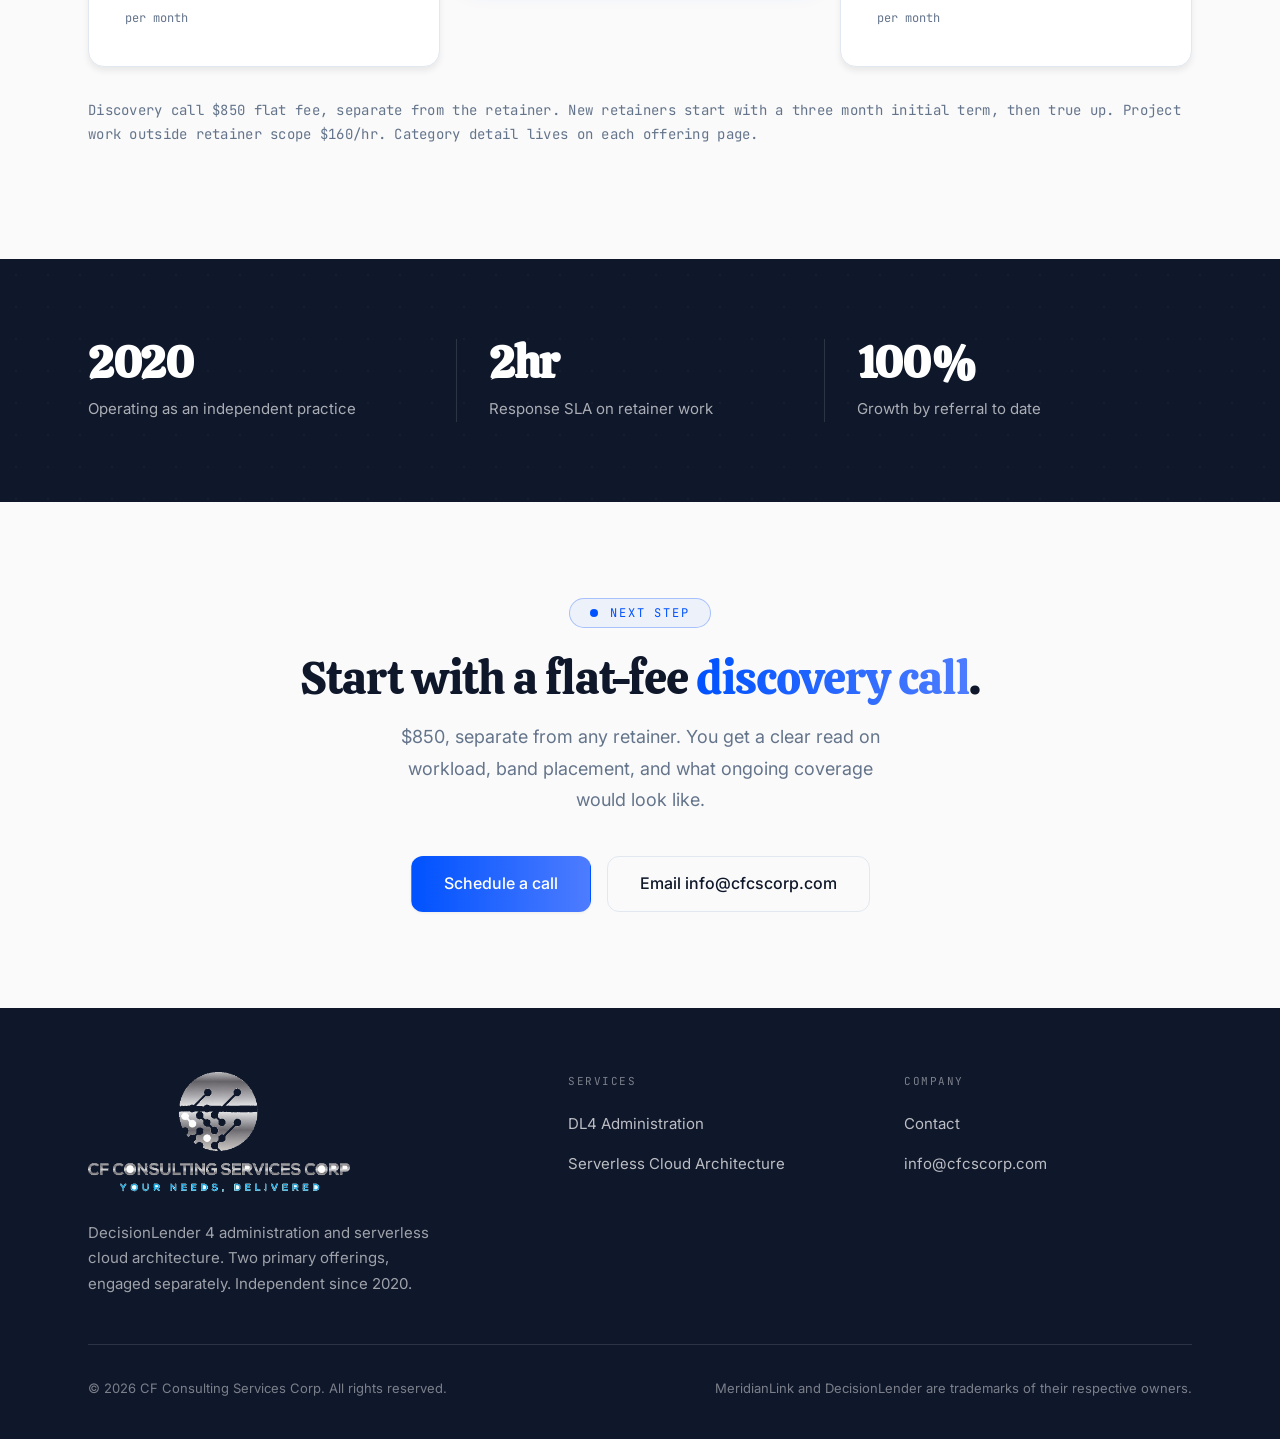
==== commit 780bb18f: "Rework cloud offering as serverless, add Ironhorse engagement Cloud page becomes Serverless Cloud Ar" ====
--- a/index.html
+++ b/index.html
@@ -4,7 +4,7 @@
 <meta charset="UTF-8">
 <meta name="viewport" content="width=device-width, initial-scale=1">
 <title>CF Consulting Services Corp</title>
-<meta name="description" content="CF Consulting Services Corp is an independent consulting practice offering DecisionLender 4 administration and AWS cloud architecture as separate engagements.">
+<meta name="description" content="CF Consulting Services Corp is an independent consulting practice offering DecisionLender 4 administration and serverless cloud architecture as separate engagements.">
 <link rel="preconnect" href="https://fonts.googleapis.com">
 <link rel="preconnect" href="https://fonts.gstatic.com" crossorigin>
 <link href="https://fonts.googleapis.com/css2?family=Calistoga&family=Inter:wght@400;500;600;700&family=JetBrains+Mono:wght@400;500&display=swap" rel="stylesheet">
@@ -24,7 +24,7 @@
     <nav class="site-nav" id="site-nav">
       <ul>
         <li><a href="dl4-administration.html">DL4 Administration</a></li>
-        <li><a href="aws-cloud-architecture.html">AWS Cloud Architecture</a></li>
+        <li><a href="aws-cloud-architecture.html">Serverless Cloud Architecture</a></li>
         <li><a href="contact.html">Contact</a></li>
       </ul>
       <a href="contact.html" class="btn btn-primary btn-nav">Schedule a call</a>
@@ -41,13 +41,13 @@
       <div class="hero-grid">
         <div class="reveal">
           <h1 class="display-hero">Senior specialists. Clear <span class="underlined gradient-text">scopes</span>.</h1>
-          <p class="lead">CF Consulting Services Corp provides specialist coverage for DecisionLender 4 and AWS cloud architecture. Choose an offering to see how we work.</p>
+          <p class="lead">CF Consulting Services Corp provides specialist coverage for DecisionLender 4 and serverless cloud architecture. Choose an offering to see how we work.</p>
           <div class="hero-actions">
             <a href="dl4-administration.html" class="btn btn-primary btn-lg">DL4 Administration <span class="arrow" aria-hidden="true">&rarr;</span></a>
-            <a href="aws-cloud-architecture.html" class="btn btn-outline btn-lg">AWS Cloud Architecture <span class="arrow" aria-hidden="true">&rarr;</span></a>
+            <a href="aws-cloud-architecture.html" class="btn btn-outline btn-lg">Serverless Cloud Architecture <span class="arrow" aria-hidden="true">&rarr;</span></a>
           </div>
           <div class="hero-proof">
-            <div><b>2022</b>Independent practice since</div>
+            <div><b>2020</b>Independent practice since</div>
             <div><b>2hr</b>Response SLA</div>
           </div>
         </div>
@@ -57,7 +57,7 @@
           <div class="ring-inner"></div>
 
           <div class="figure-badge">
-            Since 2022
+            Since 2020
             <b>Independent</b>
           </div>
 
@@ -68,9 +68,9 @@
           </div>
 
           <div class="float-card float-card-b">
-            <span class="card-label">AWS Architecture</span>
-            <div class="row"><span>Cloud and pipelines</span><span class="state">Current</span></div>
-            <div class="row"><span>Integrations</span><span class="state">Scoped</span></div>
+            <span class="card-label">Serverless Cloud</span>
+            <div class="row"><span>AWS and Azure</span><span class="state">Current</span></div>
+            <div class="row"><span>Terraform</span><span class="state">Scoped</span></div>
           </div>
 
           <div class="dot-grid">
@@ -104,9 +104,9 @@
           <div class="icon-badge" aria-hidden="true">
             <svg width="22" height="22" viewBox="0 0 24 24" fill="none" stroke="currentColor" stroke-width="1.75" stroke-linecap="round" stroke-linejoin="round"><path d="M17.5 19a4.5 4.5 0 0 0 .5-8.97A6 6 0 0 0 6.2 9.2 4.5 4.5 0 0 0 6.5 19z"/><path d="M12 12v5"/><path d="M9.5 14.5 12 12l2.5 2.5"/></svg>
           </div>
-          <h3>AWS Cloud Architecture</h3>
-          <p>Cloud architecture, systems integration, and data pipeline work for institutions that need senior AWS coverage without standing up a full cloud team.</p>
-          <a class="more" href="aws-cloud-architecture.html">View AWS Cloud Architecture <span class="arrow" aria-hidden="true">&rarr;</span></a>
+          <h3>Serverless Cloud Architecture</h3>
+          <p>Serverless systems on AWS and Azure, designed and built by the same person, with Terraform underneath both. Architecture plus the working system, not a diagram and a handoff.</p>
+          <a class="more" href="aws-cloud-architecture.html">View Serverless Cloud Architecture <span class="arrow" aria-hidden="true">&rarr;</span></a>
         </article>
       </div>
     </div>
@@ -116,16 +116,50 @@
   <section class="section section-muted">
     <div class="container">
       <div class="section-head reveal">
-        <div class="label"><span class="dot" aria-hidden="true"></span><span>Past clients</span></div>
-        <h2 class="display-section">Work trusted by teams at</h2>
-      </div>
-      <div class="logo-wall stagger">
+        <div class="label"><span class="dot" aria-hidden="true"></span><span>Who we work with</span></div>
+        <h2 class="display-section">Current and prior <span class="gradient-text">engagements</span>.</h2>
+      </div>
+
+      <h3 class="wall-heading reveal">Current</h3>
+      <div class="logo-wall logo-wall-current stagger">
         <div class="logo-tile"><span class="wordmark">Ironhorse Funding</span></div>
+      </div>
+
+      <h3 class="wall-heading reveal" style="margin-top:2.5rem;">Prior engagements</h3>
+      <div class="logo-wall logo-wall-prior stagger">
         <div class="logo-tile"><span class="wordmark">Virtual Clarity</span></div>
         <div class="logo-tile"><span class="wordmark">Lincoln Financial Group</span></div>
         <div class="logo-tile"><span class="wordmark">Evercore Partners</span></div>
       </div>
-      <p class="wall-note reveal">Shown as text pending final client approved logo artwork.</p>
+
+      <p class="wall-note reveal">Engagements delivered through CF Consulting Services Corp. Shown as text pending final client approved logo artwork.</p>
+    </div>
+  </section>
+
+  <!-- ===================== BACKGROUND ===================== -->
+  <section class="section">
+    <div class="container">
+      <div class="section-head reveal">
+        <div class="label"><span class="dot" aria-hidden="true"></span><span>Background</span></div>
+        <h2 class="display-section">Built on time inside the <span class="gradient-text">platform</span>.</h2>
+      </div>
+
+      <div class="offer-grid stagger">
+        <article class="card">
+          <div class="icon-badge" aria-hidden="true">
+            <svg width="22" height="22" viewBox="0 0 24 24" fill="none" stroke="currentColor" stroke-width="1.75" stroke-linecap="round" stroke-linejoin="round"><path d="M3 21h18"/><path d="M5 21V8l7-5 7 5v13"/><path d="M10 21v-6h4v6"/></svg>
+          </div>
+          <h3>Five years inside the vendor</h3>
+          <p>Teledata Communications and MeridianLink, the company that builds DecisionLender 4, configuring loan origination platforms in client production environments. The platform is familiar from the side that builds it, not just the side that buys it.</p>
+        </article>
+        <article class="card">
+          <div class="icon-badge" aria-hidden="true">
+            <svg width="22" height="22" viewBox="0 0 24 24" fill="none" stroke="currentColor" stroke-width="1.75" stroke-linecap="round" stroke-linejoin="round"><circle cx="6" cy="6" r="2.5"/><circle cx="18" cy="6" r="2.5"/><circle cx="12" cy="18" r="2.5"/><path d="M7.8 7.8 11 15.5"/><path d="M16.2 7.8 13 15.5"/></svg>
+          </div>
+          <h3>The systems you already run</h3>
+          <p>Integration experience across TransUnion, Equifax, and Experian on the bureau side, and Banno, Q2, Alkami, Jack Henry and Symitar, and Fiserv on the banking and digital side. Plus AWS Certified Solutions Architect Associate and HashiCorp Certified Terraform Associate.</p>
+        </article>
+      </div>
     </div>
   </section>
 
@@ -206,7 +240,7 @@
   <section class="section-invert section-tight">
     <div class="container">
       <div class="stat-grid stagger">
-        <div class="stat"><b>2022</b><span>Operating as an independent practice</span></div>
+        <div class="stat"><b>2020</b><span>Operating as an independent practice</span></div>
         <div class="stat"><b>2hr</b><span>Response SLA on retainer work</span></div>
         <div class="stat"><b>100%</b><span>Growth by referral to date</span></div>
       </div>
@@ -237,13 +271,13 @@
         <a class="brand" href="index.html">
       <img class="brand-logo" src="assets/cfcs-logo.png?v=5" alt="CF Consulting Services Corp" width="230" height="94">
     </a>
-        <p class="blurb">DecisionLender 4 administration and AWS cloud architecture. Two primary offerings, engaged separately. Independent since 2022.</p>
+        <p class="blurb">DecisionLender 4 administration and serverless cloud architecture. Two primary offerings, engaged separately. Independent since 2020.</p>
       </div>
       <div class="footer-col">
         <h4>Services</h4>
         <ul>
           <li><a href="dl4-administration.html">DL4 Administration</a></li>
-          <li><a href="aws-cloud-architecture.html">AWS Cloud Architecture</a></li>
+          <li><a href="aws-cloud-architecture.html">Serverless Cloud Architecture</a></li>
         </ul>
       </div>
       <div class="footer-col">
--- a/styles.css
+++ b/styles.css
@@ -532,6 +532,19 @@
   font-size:0.8125rem;color:var(--muted-foreground);
   margin-top:1.5rem;font-style:italic;
 }
+.wall-heading{
+  font-family:var(--font-mono);
+  font-size:0.75rem;font-weight:400;
+  text-transform:uppercase;letter-spacing:0.15em;
+  color:var(--muted-foreground);
+  margin:0 0 1rem;
+}
+/* A lone current client reads as featured rather than as a gap in the grid. */
+.logo-wall-current{grid-template-columns:repeat(2,1fr);}
+.logo-wall-current .logo-tile{min-height:8.5rem;}
+.logo-wall-current .wordmark{font-size:1.375rem;color:var(--foreground);}
+.logo-wall-current .logo-tile{border-color:rgba(0,82,255,0.25);box-shadow:var(--shadow-md);}
+.logo-wall-prior{grid-template-columns:repeat(3,1fr);}
 
 /* ============================================================
    PROCESS TIMELINE
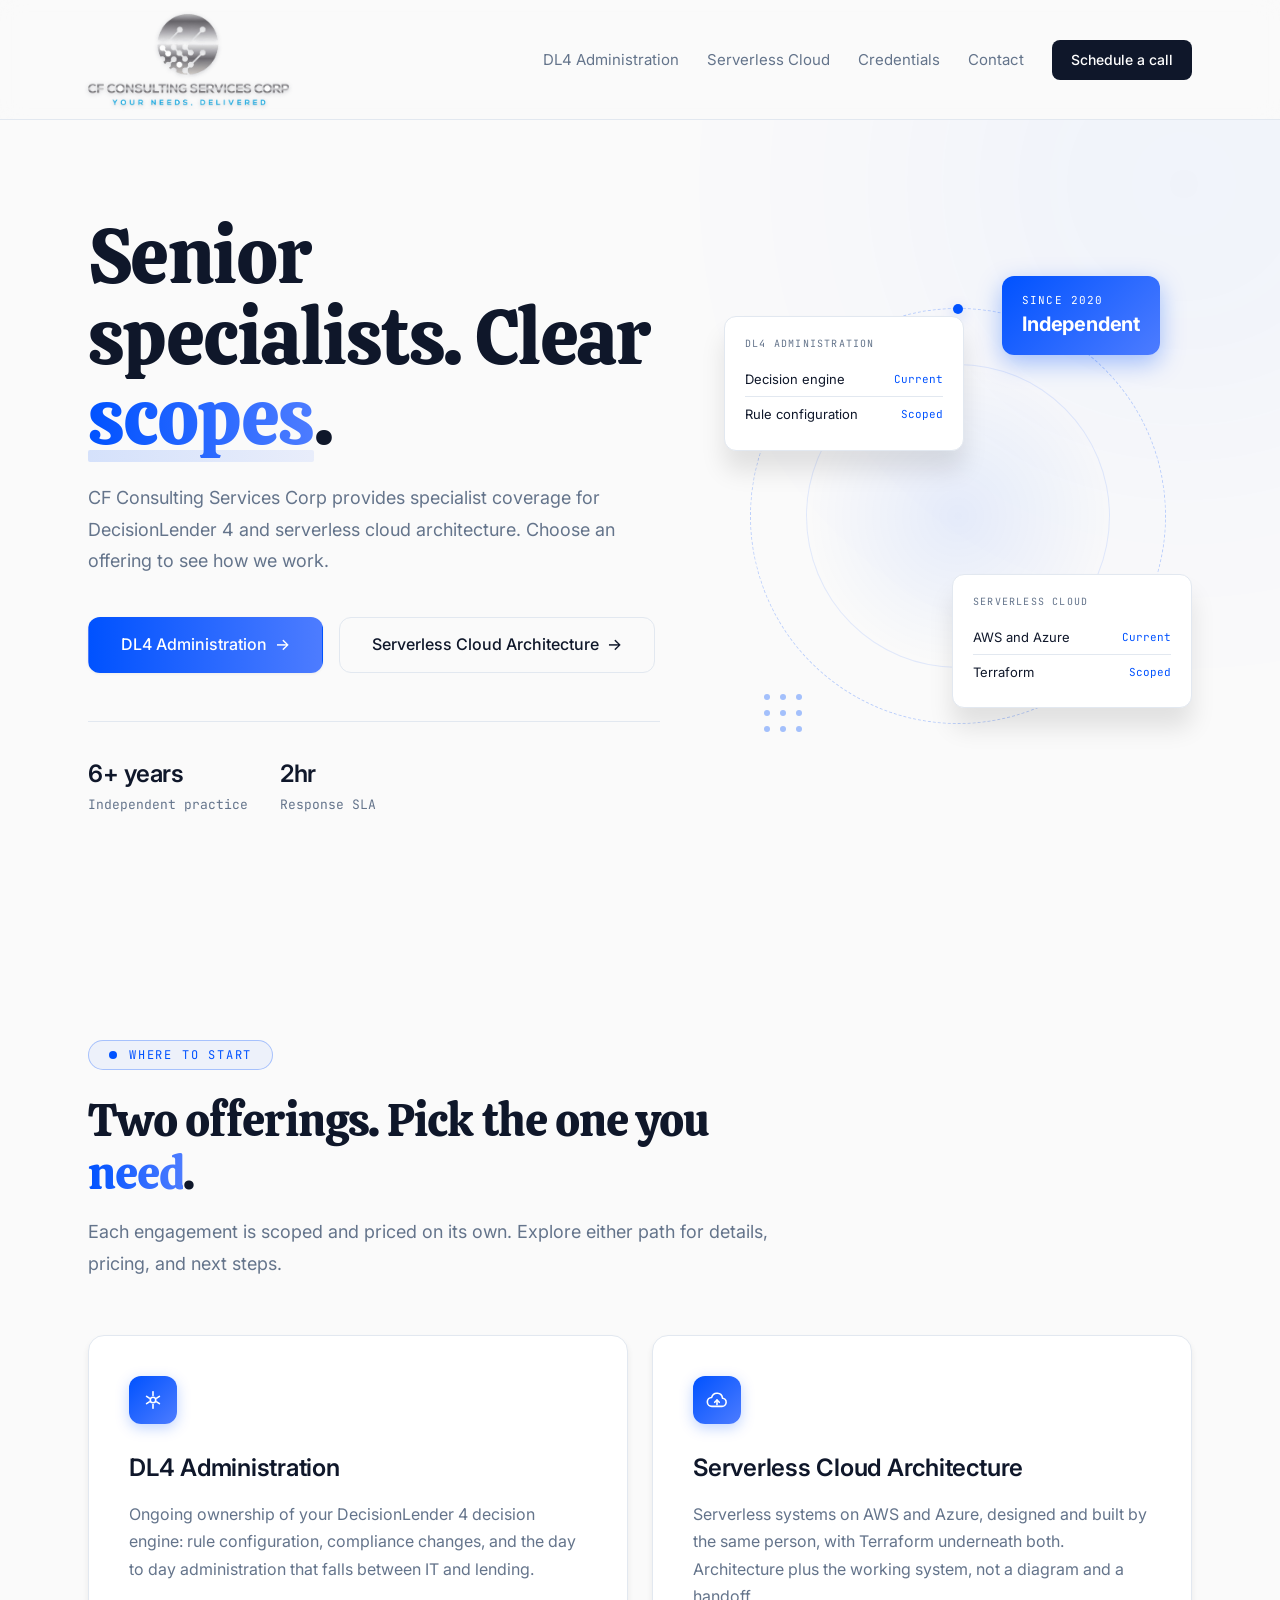
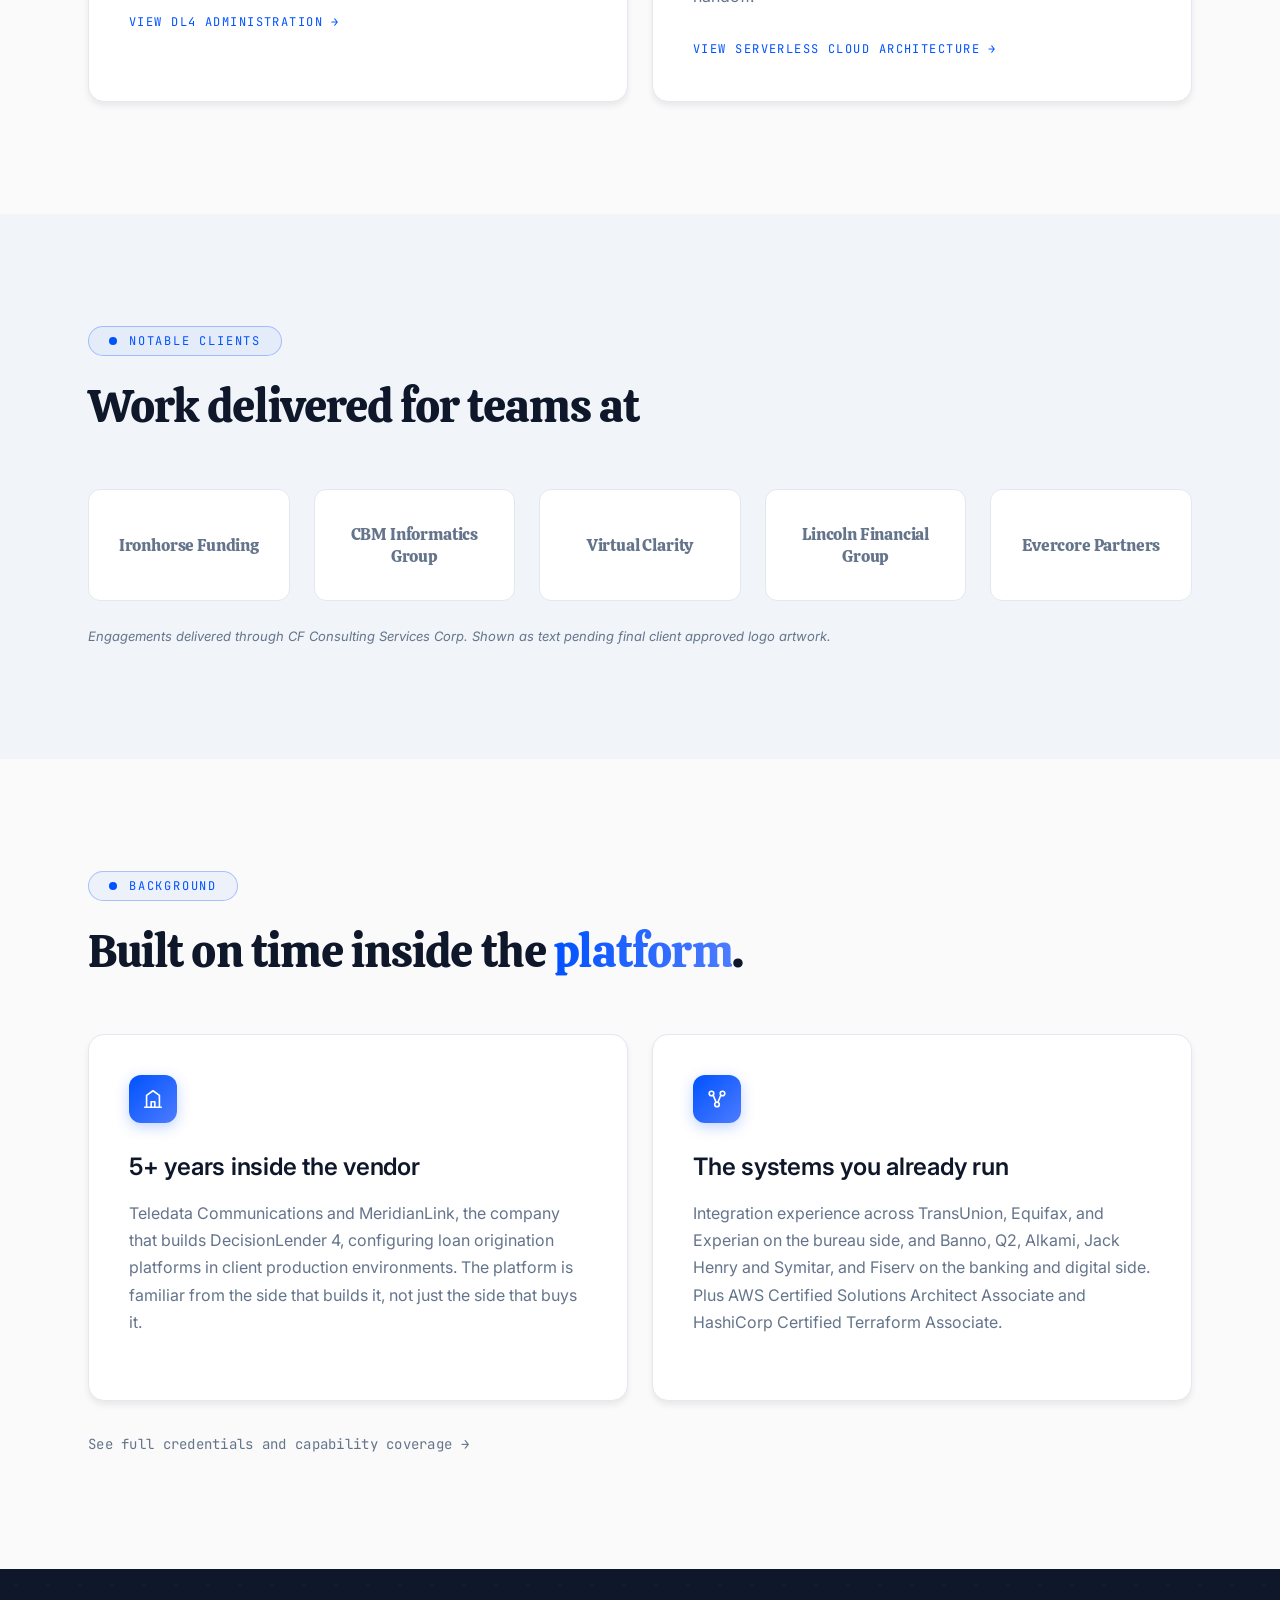
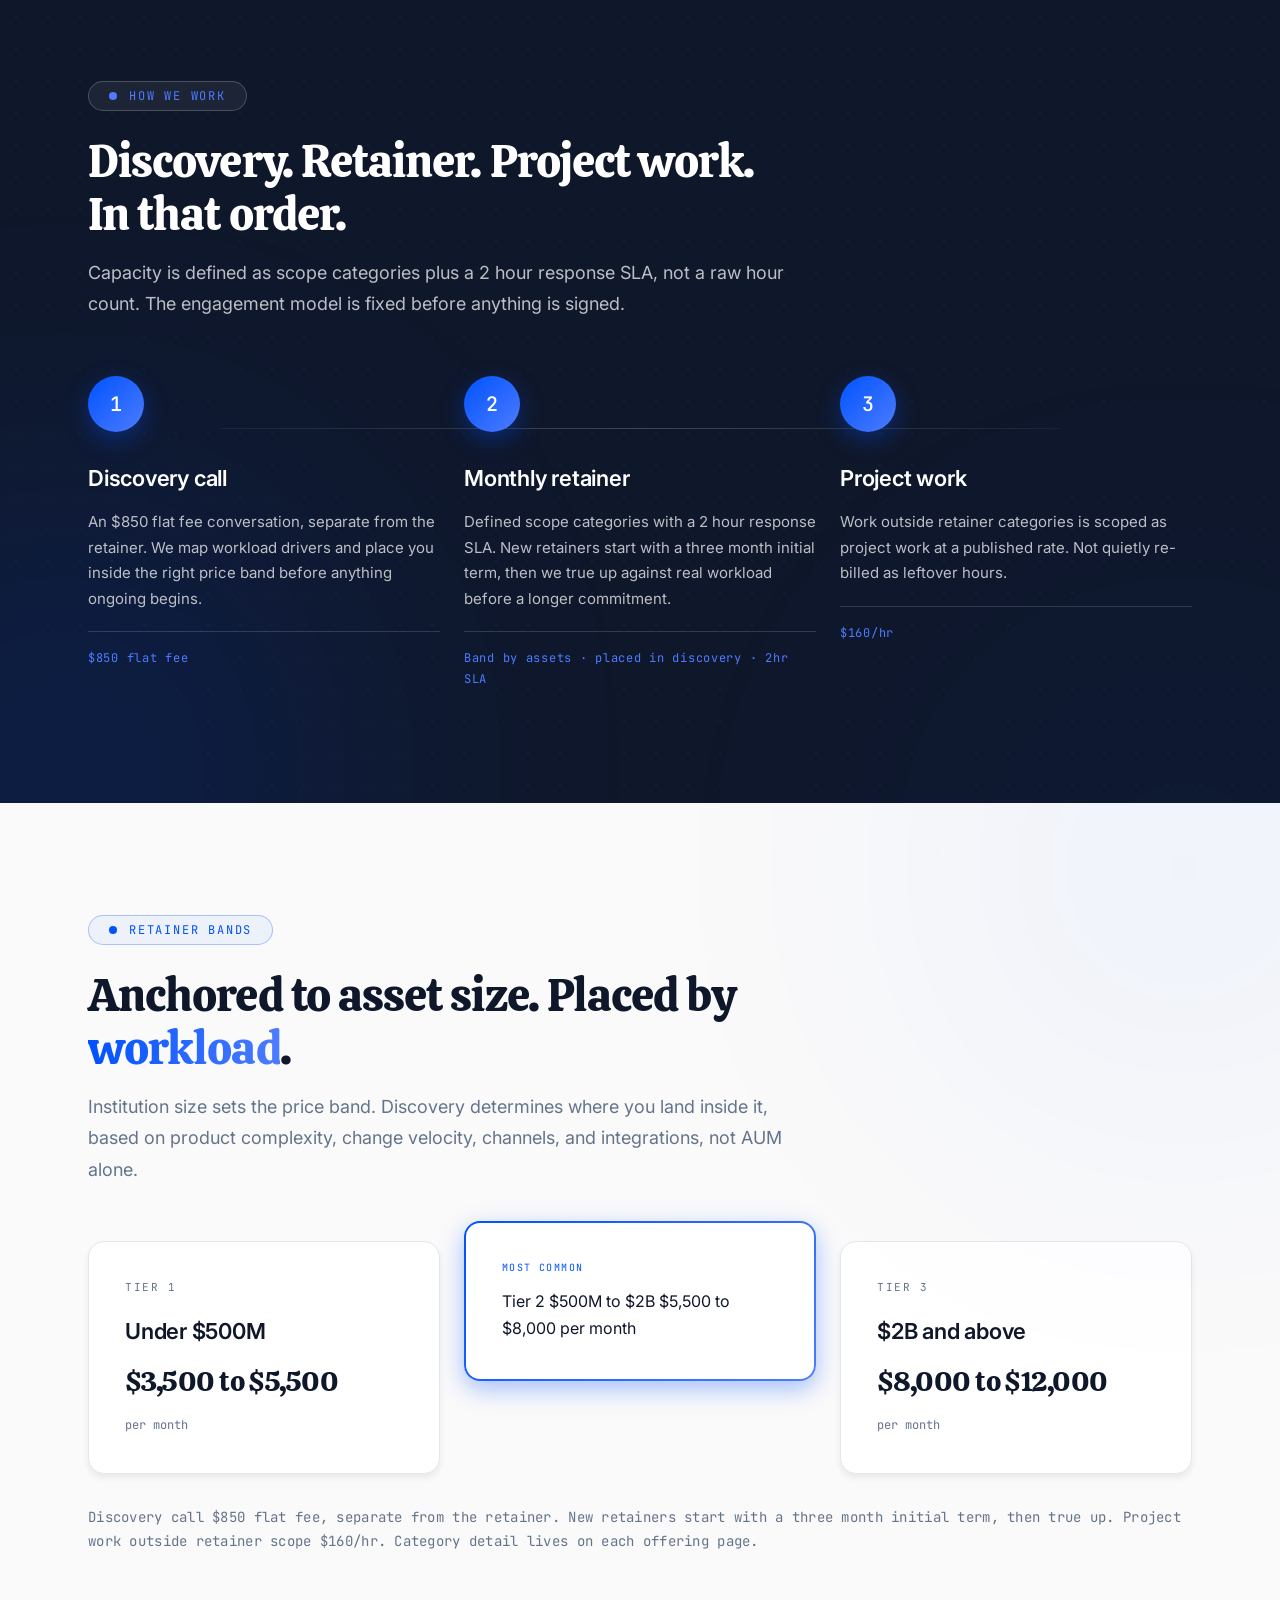
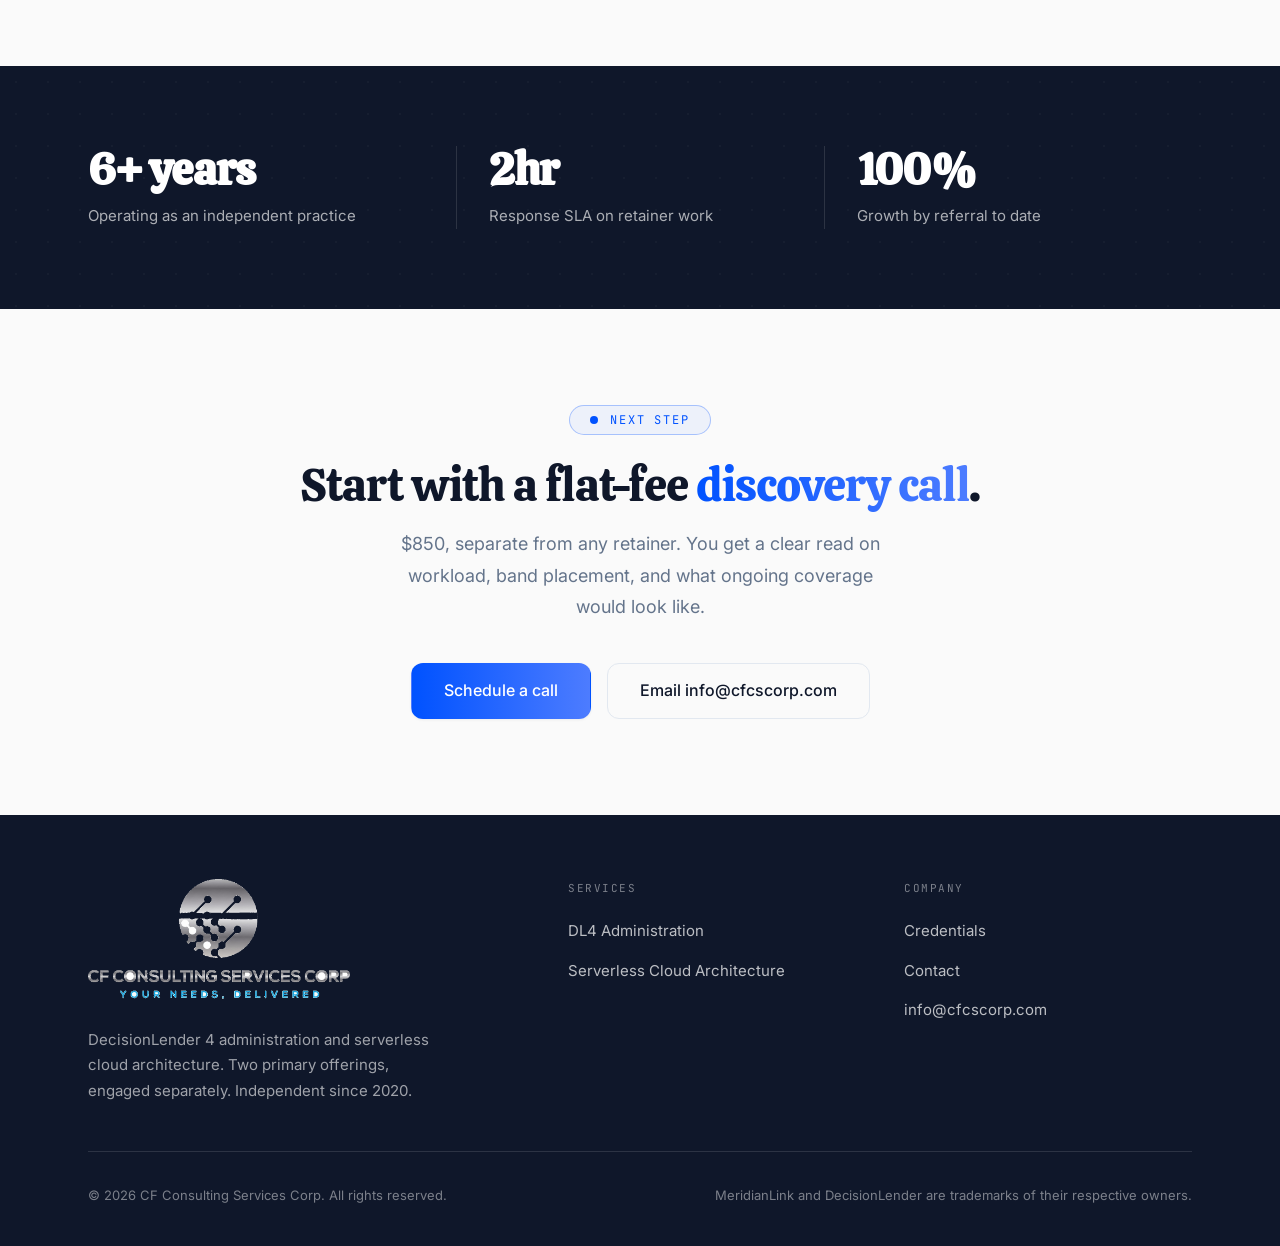
==== commit 81155439: "Add credentials page, cloud accent colour, single client group New credentials.html promoted to the " ====
--- a/index.html
+++ b/index.html
@@ -24,7 +24,8 @@
     <nav class="site-nav" id="site-nav">
       <ul>
         <li><a href="dl4-administration.html">DL4 Administration</a></li>
-        <li><a href="aws-cloud-architecture.html">Serverless Cloud Architecture</a></li>
+        <li><a href="aws-cloud-architecture.html">Serverless Cloud</a></li>
+        <li><a href="credentials.html">Credentials</a></li>
         <li><a href="contact.html">Contact</a></li>
       </ul>
       <a href="contact.html" class="btn btn-primary btn-nav">Schedule a call</a>
@@ -47,7 +48,7 @@
             <a href="aws-cloud-architecture.html" class="btn btn-outline btn-lg">Serverless Cloud Architecture <span class="arrow" aria-hidden="true">&rarr;</span></a>
           </div>
           <div class="hero-proof">
-            <div><b>2020</b>Independent practice since</div>
+            <div><b>6+ years</b>Independent practice</div>
             <div><b>2hr</b>Response SLA</div>
           </div>
         </div>
@@ -116,17 +117,13 @@
   <section class="section section-muted">
     <div class="container">
       <div class="section-head reveal">
-        <div class="label"><span class="dot" aria-hidden="true"></span><span>Who we work with</span></div>
-        <h2 class="display-section">Current and prior <span class="gradient-text">engagements</span>.</h2>
-      </div>
-
-      <h3 class="wall-heading reveal">Current</h3>
-      <div class="logo-wall logo-wall-current stagger">
+        <div class="label"><span class="dot" aria-hidden="true"></span><span>Notable clients</span></div>
+        <h2 class="display-section">Work delivered for teams at</h2>
+      </div>
+
+      <div class="logo-wall stagger">
         <div class="logo-tile"><span class="wordmark">Ironhorse Funding</span></div>
-      </div>
-
-      <h3 class="wall-heading reveal" style="margin-top:2.5rem;">Prior engagements</h3>
-      <div class="logo-wall logo-wall-prior stagger">
+        <div class="logo-tile"><span class="wordmark">CBM Informatics Group</span></div>
         <div class="logo-tile"><span class="wordmark">Virtual Clarity</span></div>
         <div class="logo-tile"><span class="wordmark">Lincoln Financial Group</span></div>
         <div class="logo-tile"><span class="wordmark">Evercore Partners</span></div>
@@ -149,7 +146,7 @@
           <div class="icon-badge" aria-hidden="true">
             <svg width="22" height="22" viewBox="0 0 24 24" fill="none" stroke="currentColor" stroke-width="1.75" stroke-linecap="round" stroke-linejoin="round"><path d="M3 21h18"/><path d="M5 21V8l7-5 7 5v13"/><path d="M10 21v-6h4v6"/></svg>
           </div>
-          <h3>Five years inside the vendor</h3>
+          <h3>5+ years inside the vendor</h3>
           <p>Teledata Communications and MeridianLink, the company that builds DecisionLender 4, configuring loan origination platforms in client production environments. The platform is familiar from the side that builds it, not just the side that buys it.</p>
         </article>
         <article class="card">
@@ -160,6 +157,8 @@
           <p>Integration experience across TransUnion, Equifax, and Experian on the bureau side, and Banno, Q2, Alkami, Jack Henry and Symitar, and Fiserv on the banking and digital side. Plus AWS Certified Solutions Architect Associate and HashiCorp Certified Terraform Associate.</p>
         </article>
       </div>
+
+      <p class="pricing-fine reveal"><a class="more" href="credentials.html">See full credentials and capability coverage <span class="arrow" aria-hidden="true">&rarr;</span></a></p>
     </div>
   </section>
 
@@ -240,7 +239,7 @@
   <section class="section-invert section-tight">
     <div class="container">
       <div class="stat-grid stagger">
-        <div class="stat"><b>2020</b><span>Operating as an independent practice</span></div>
+        <div class="stat"><b>6+ years</b><span>Operating as an independent practice</span></div>
         <div class="stat"><b>2hr</b><span>Response SLA on retainer work</span></div>
         <div class="stat"><b>100%</b><span>Growth by referral to date</span></div>
       </div>
@@ -283,6 +282,7 @@
       <div class="footer-col">
         <h4>Company</h4>
         <ul>
+          <li><a href="credentials.html">Credentials</a></li>
           <li><a href="contact.html">Contact</a></li>
           <li><a href="mailto:info@cfcscorp.com">info@cfcscorp.com</a></li>
         </ul>
--- a/styles.css
+++ b/styles.css
@@ -13,6 +13,8 @@
   --muted-foreground:#64748B;
   --accent:#0052FF;
   --accent-secondary:#4D7CFF;
+  --accent-rgb:0,82,255;
+  --accent-secondary-rgb:77,124,255;
   --accent-foreground:#FFFFFF;
   --border:#E2E8F0;
   --card:#FFFFFF;
@@ -27,8 +29,8 @@
   --shadow-md:0 4px 6px rgba(0,0,0,0.07);
   --shadow-lg:0 10px 15px rgba(0,0,0,0.08);
   --shadow-xl:0 20px 25px rgba(0,0,0,0.10);
-  --shadow-accent:0 4px 14px rgba(0,82,255,0.25);
-  --shadow-accent-lg:0 8px 24px rgba(0,82,255,0.35);
+  --shadow-accent:0 4px 14px rgba(var(--accent-rgb),0.25);
+  --shadow-accent-lg:0 8px 24px rgba(var(--accent-rgb),0.35);
 
   /* ---- Radii ---- */
   --radius-lg:0.5rem;
@@ -47,6 +49,33 @@
 
   /* ---- Motion ---- */
   --ease-out:cubic-bezier(0.16, 1, 0.3, 1);
+
+  /* ---- Offering accents ---- */
+  /* DL4 keeps the house Electric Blue. The cloud offering carries its own
+     cyan so the two practices are distinguishable at a glance. Both pass
+     WCAG AA for normal text on the light surfaces. */
+  --accent-cloud:#0E7490;
+  --accent-cloud-secondary:#2DA8C7;
+  --accent-cloud-rgb:14,116,144;
+  --accent-cloud-secondary-rgb:45,168,199;
+}
+
+/* Scope the cloud offering's colour. Every component below reads the accent
+   tokens, so retinting them here recolours buttons, labels, gradients,
+   ticks, focus rings and shadows with no per-component overrides. */
+.theme-cloud{
+  --accent:var(--accent-cloud);
+  --accent-secondary:var(--accent-cloud-secondary);
+  --accent-rgb:var(--accent-cloud-rgb);
+  --accent-secondary-rgb:var(--accent-cloud-secondary-rgb);
+  --ring:var(--accent-cloud);
+  --shadow-accent:0 4px 14px rgba(var(--accent-cloud-rgb),0.25);
+  --shadow-accent-lg:0 8px 24px rgba(var(--accent-cloud-rgb),0.35);
+  /* The gradients must be redeclared, not inherited: a var() inside a custom
+     property is substituted where that property is DECLARED, so the :root
+     copies resolve to the house blue before any descendant sees them. */
+  --gradient:linear-gradient(to right, var(--accent-cloud), var(--accent-cloud-secondary));
+  --gradient-diagonal:linear-gradient(135deg, var(--accent-cloud), var(--accent-cloud-secondary));
 }
 
 /* ============================================================
@@ -109,7 +138,7 @@
   bottom:-0.25rem;left:0;
   height:0.75rem;width:100%;
   border-radius:0.125rem;
-  background:linear-gradient(to right, rgba(0,82,255,0.15), rgba(77,124,255,0.10));
+  background:linear-gradient(to right, rgba(var(--accent-rgb),0.15), rgba(var(--accent-secondary-rgb),0.10));
   z-index:-1;
 }
 
@@ -130,8 +159,8 @@
 /* Section label badge, the orienting device at the top of each section. */
 .label{
   display:inline-flex;align-items:center;gap:0.75rem;
-  border:1px solid rgba(0,82,255,0.30);
-  background:rgba(0,82,255,0.05);
+  border:1px solid rgba(var(--accent-rgb),0.30);
+  background:rgba(var(--accent-rgb),0.05);
   border-radius:var(--radius-full);
   padding:0.5rem 1.25rem;
 }
@@ -195,7 +224,7 @@
 }
 .btn-outline:hover{
   background:var(--muted);
-  border-color:rgba(0,82,255,0.30);
+  border-color:rgba(var(--accent-rgb),0.30);
   box-shadow:var(--shadow-sm);
   transform:translateY(-2px);
 }
@@ -360,7 +389,7 @@
 .ring{
   position:absolute;
   width:26rem;height:26rem;
-  border:1px dashed rgba(0,82,255,0.25);
+  border:1px dashed rgba(var(--accent-rgb),0.25);
   border-radius:var(--radius-full);
   animation:spin 72s linear infinite;
 }
@@ -374,9 +403,9 @@
 .ring-inner{
   position:absolute;
   width:19rem;height:19rem;
-  border:1px solid rgba(0,82,255,0.10);
+  border:1px solid rgba(var(--accent-rgb),0.10);
   border-radius:var(--radius-full);
-  background:radial-gradient(circle at 50% 50%, rgba(0,82,255,0.08), transparent 70%);
+  background:radial-gradient(circle at 50% 50%, rgba(var(--accent-rgb),0.08), transparent 70%);
 }
 @keyframes spin{from{transform:rotate(0deg);}to{transform:rotate(360deg);}}
 
@@ -453,7 +482,7 @@
 }
 .card::before{
   content:"";position:absolute;inset:0;
-  background:linear-gradient(135deg, rgba(0,82,255,0.03), transparent 60%);
+  background:linear-gradient(135deg, rgba(var(--accent-rgb),0.03), transparent 60%);
   opacity:0;transition:opacity 300ms ease-out;pointer-events:none;
 }
 .card:hover{box-shadow:var(--shadow-xl);transform:translateY(-4px);}
@@ -491,7 +520,7 @@
 .feature-list .tick{
   flex-shrink:0;width:1.5rem;height:1.5rem;margin-top:0.1875rem;
   border-radius:var(--radius-full);
-  background:rgba(0,82,255,0.10);
+  background:rgba(var(--accent-rgb),0.10);
   display:flex;align-items:center;justify-content:center;
   color:var(--accent);
 }
@@ -502,7 +531,7 @@
    CLIENT LOGO WALL
    ============================================================ */
 .logo-wall{
-  display:grid;grid-template-columns:repeat(4,1fr);
+  display:grid;grid-template-columns:repeat(auto-fit,minmax(11.5rem,1fr));
   gap:1.5rem;
 }
 .logo-tile{
@@ -517,7 +546,7 @@
 .logo-tile:hover{
   box-shadow:var(--shadow-lg);
   transform:translateY(-3px);
-  border-color:rgba(0,82,255,0.25);
+  border-color:rgba(var(--accent-rgb),0.25);
 }
 .logo-tile .wordmark{
   font-family:var(--font-display);
@@ -539,12 +568,51 @@
   color:var(--muted-foreground);
   margin:0 0 1rem;
 }
-/* A lone current client reads as featured rather than as a gap in the grid. */
-.logo-wall-current{grid-template-columns:repeat(2,1fr);}
-.logo-wall-current .logo-tile{min-height:8.5rem;}
-.logo-wall-current .wordmark{font-size:1.375rem;color:var(--foreground);}
-.logo-wall-current .logo-tile{border-color:rgba(0,82,255,0.25);box-shadow:var(--shadow-md);}
-.logo-wall-prior{grid-template-columns:repeat(3,1fr);}
+
+/* ============================================================
+   CREDENTIALS
+   ============================================================ */
+.cred-grid{display:grid;grid-template-columns:repeat(3,1fr);gap:1.5rem;}
+.cred-grid .card{padding:2rem;}
+.cred-grid .card h3{font-size:1.25rem;}
+
+.cert-list{list-style:none;margin:1.25rem 0 0;padding:0;display:flex;flex-direction:column;gap:0.875rem;}
+.cert-list li{
+  display:flex;justify-content:space-between;align-items:baseline;gap:1rem;
+  padding-bottom:0.875rem;border-bottom:1px solid var(--border);
+}
+.cert-list li:last-child{border-bottom:none;padding-bottom:0;}
+.cert-list .cert-name{font-size:0.9375rem;font-weight:500;color:var(--foreground);}
+.cert-list .cert-body{
+  font-family:var(--font-mono);font-size:0.6875rem;
+  text-transform:uppercase;letter-spacing:0.1em;
+  color:var(--muted-foreground);white-space:nowrap;
+}
+
+/* Capability matrix: what the practice covers, by domain. */
+.matrix{width:100%;border-collapse:collapse;margin-top:2rem;}
+.matrix caption{text-align:left;font-size:0.9375rem;color:var(--muted-foreground);padding-bottom:1rem;}
+.matrix th,.matrix td{text-align:left;padding:1rem 1.25rem;border-bottom:1px solid var(--border);vertical-align:top;}
+.matrix thead th{
+  font-family:var(--font-mono);font-size:0.6875rem;font-weight:400;
+  text-transform:uppercase;letter-spacing:0.12em;
+  color:var(--muted-foreground);border-bottom-width:1px;
+}
+.matrix tbody th{font-size:0.9375rem;font-weight:600;color:var(--foreground);width:28%;}
+.matrix tbody td{font-size:0.9375rem;color:var(--muted-foreground);line-height:1.6;}
+.matrix tbody tr:last-child th,.matrix tbody tr:last-child td{border-bottom:none;}
+
+.domain-tag{
+  display:inline-block;
+  font-family:var(--font-mono);font-size:0.6875rem;
+  text-transform:uppercase;letter-spacing:0.1em;
+  color:var(--accent);
+  background:rgba(var(--accent-rgb),0.08);
+  border:1px solid rgba(var(--accent-rgb),0.20);
+  border-radius:var(--radius-full);
+  padding:0.3125rem 0.75rem;
+  margin:0 0.375rem 0.5rem 0;
+}
 
 /* ============================================================
    PROCESS TIMELINE
@@ -701,7 +769,7 @@
 }
 .field textarea{height:auto;padding:0.75rem 0.875rem;resize:vertical;line-height:1.6;}
 .field input::placeholder,.field textarea::placeholder{color:rgba(100,116,139,0.5);}
-.field input:hover,.field select:hover,.field textarea:hover{border-color:rgba(0,82,255,0.30);}
+.field input:hover,.field select:hover,.field textarea:hover{border-color:rgba(var(--accent-rgb),0.30);}
 .form-fine{
   margin-top:1rem;text-align:center;
   font-size:0.8125rem;color:var(--muted-foreground);
@@ -719,7 +787,7 @@
 .expect-list li{display:flex;gap:0.875rem;font-size:0.9375rem;color:var(--muted-foreground);}
 .expect-list .num{
   flex-shrink:0;width:1.5rem;height:1.5rem;border-radius:var(--radius-full);
-  background:rgba(0,82,255,0.10);color:var(--accent);
+  background:rgba(var(--accent-rgb),0.10);color:var(--accent);
   font-family:var(--font-mono);font-size:0.6875rem;
   display:flex;align-items:center;justify-content:center;
 }
@@ -797,6 +865,7 @@
   .hero-grid{grid-template-columns:1fr;gap:3rem;}
   .hero-figure{display:none;}
   .split{grid-template-columns:1fr;gap:2.5rem;}
+  .cred-grid{grid-template-columns:repeat(2,1fr);}
   .contact-grid{grid-template-columns:1fr;gap:2.5rem;}
   .footer-top{grid-template-columns:1fr 1fr;}
 }
@@ -820,7 +889,12 @@
   .site-header .inner{position:relative;}
 
   .section{padding:5rem 0;}
-  .offer-grid,.tier-grid,.timeline{grid-template-columns:1fr;}
+  .offer-grid,.tier-grid,.timeline,.cred-grid{grid-template-columns:1fr;}
+  .matrix thead{position:absolute;width:1px;height:1px;overflow:hidden;clip:rect(0 0 0 0);white-space:nowrap;}
+  .matrix tbody th,.matrix tbody td{display:block;width:auto;padding:0.5rem 0;border-bottom:none;}
+  .matrix tbody th{padding-top:1.25rem;}
+  .matrix tbody tr{display:block;border-bottom:1px solid var(--border);padding-bottom:1rem;}
+  .matrix tbody tr:last-child{border-bottom:none;}
   .timeline::before{display:none;}
   .tier-featured{margin-top:0;}
   .logo-wall{grid-template-columns:repeat(2,1fr);}
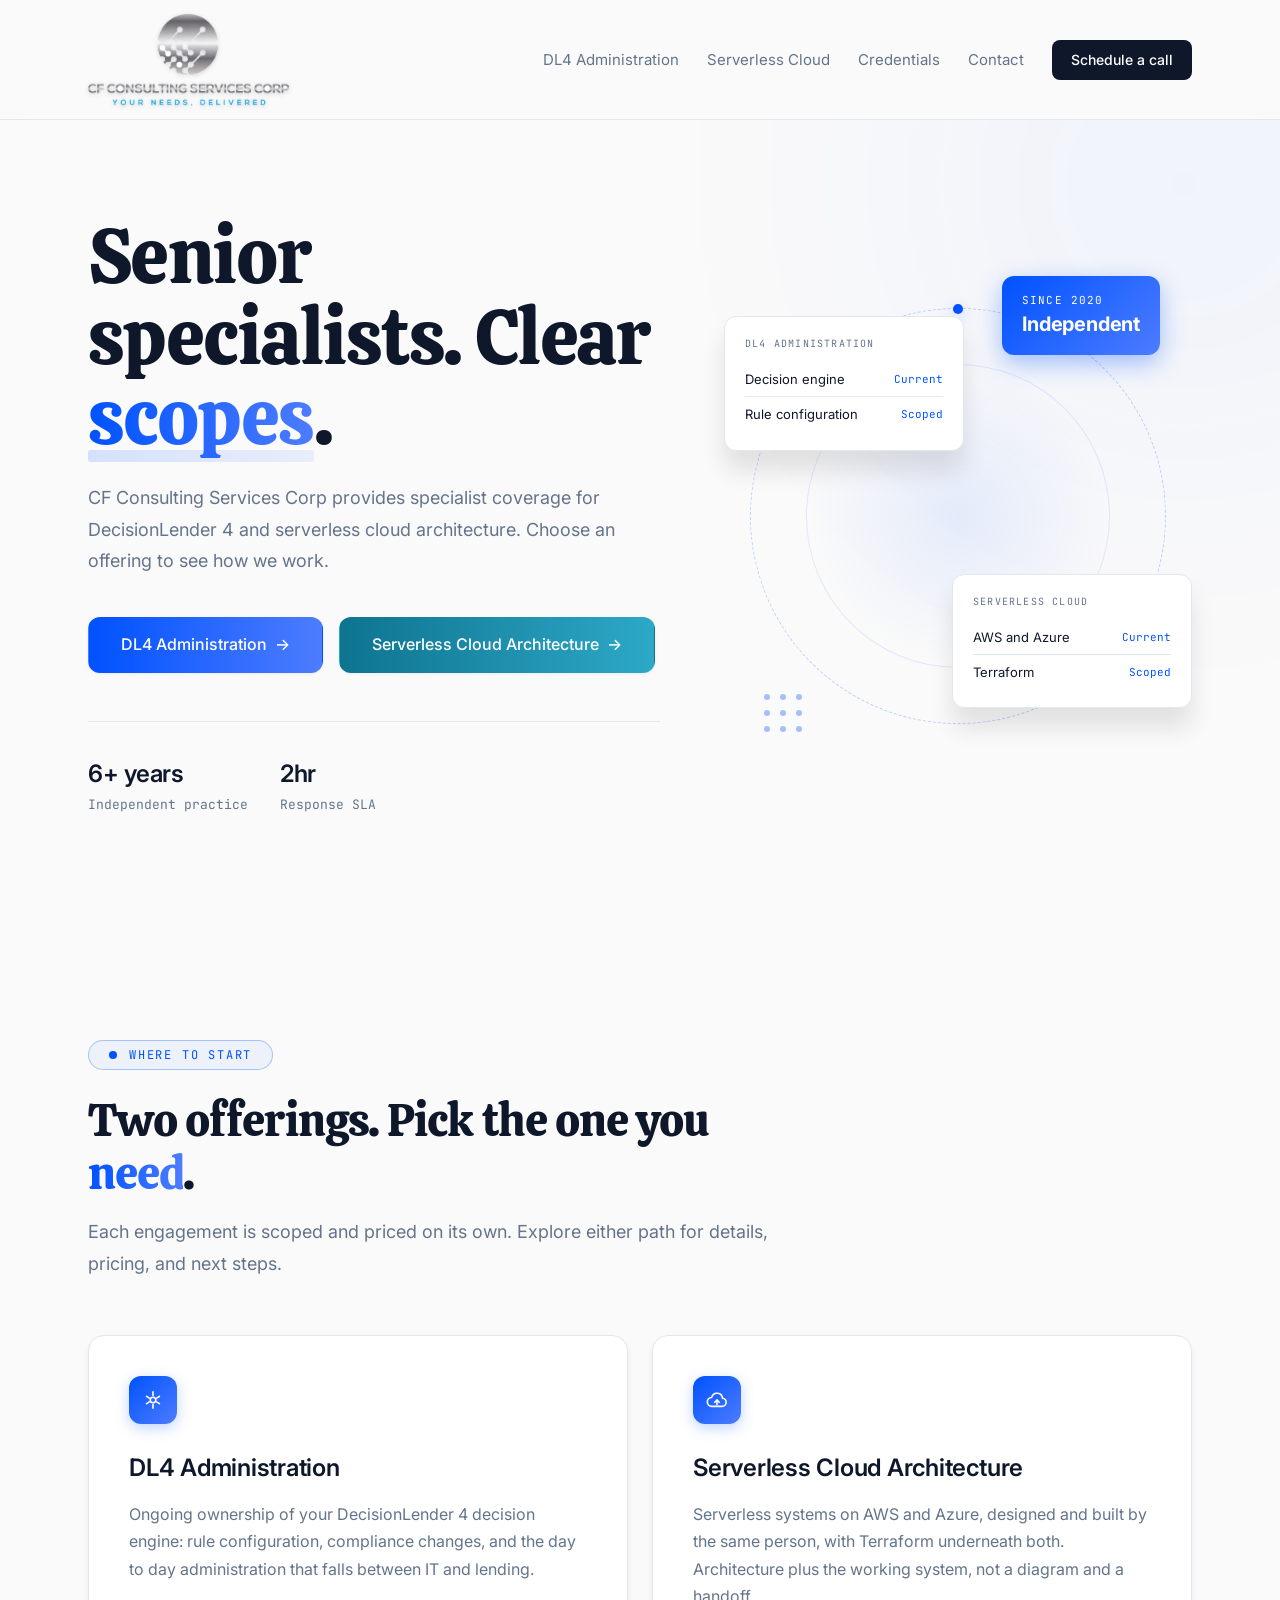
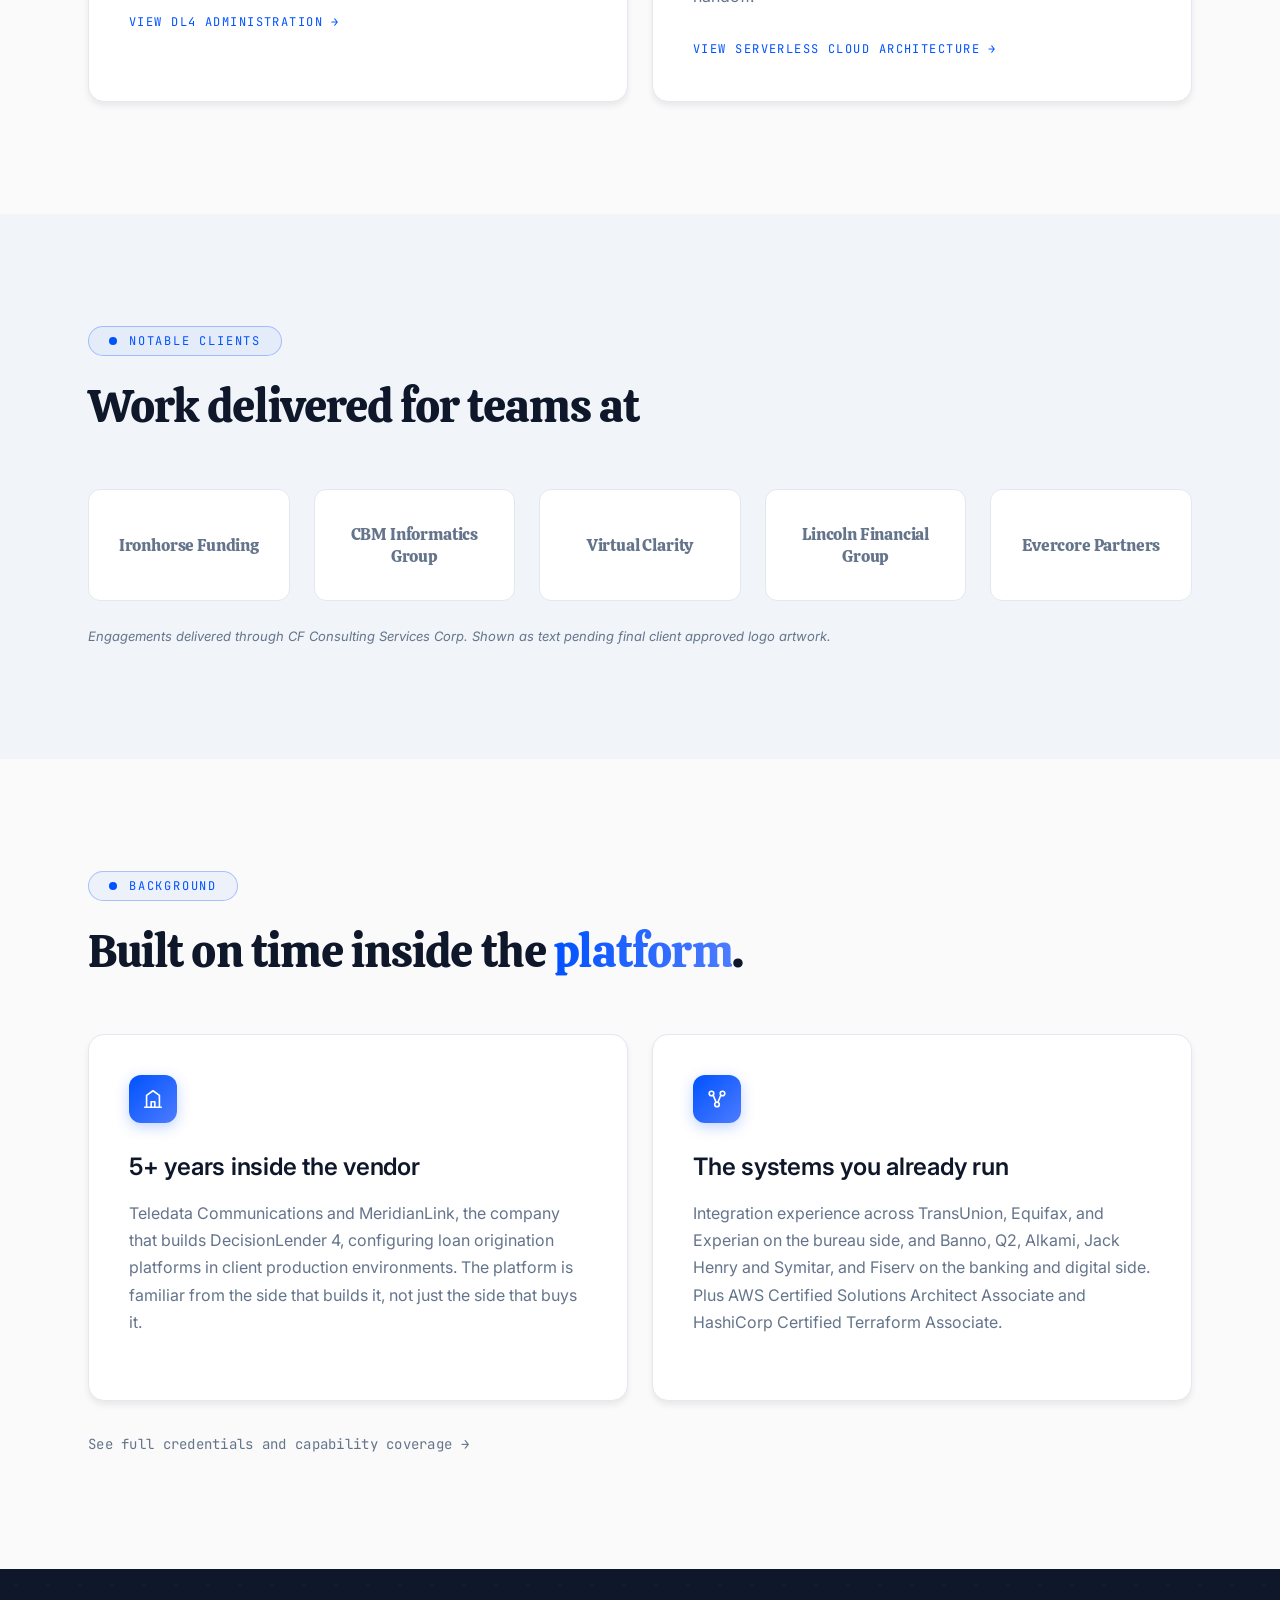
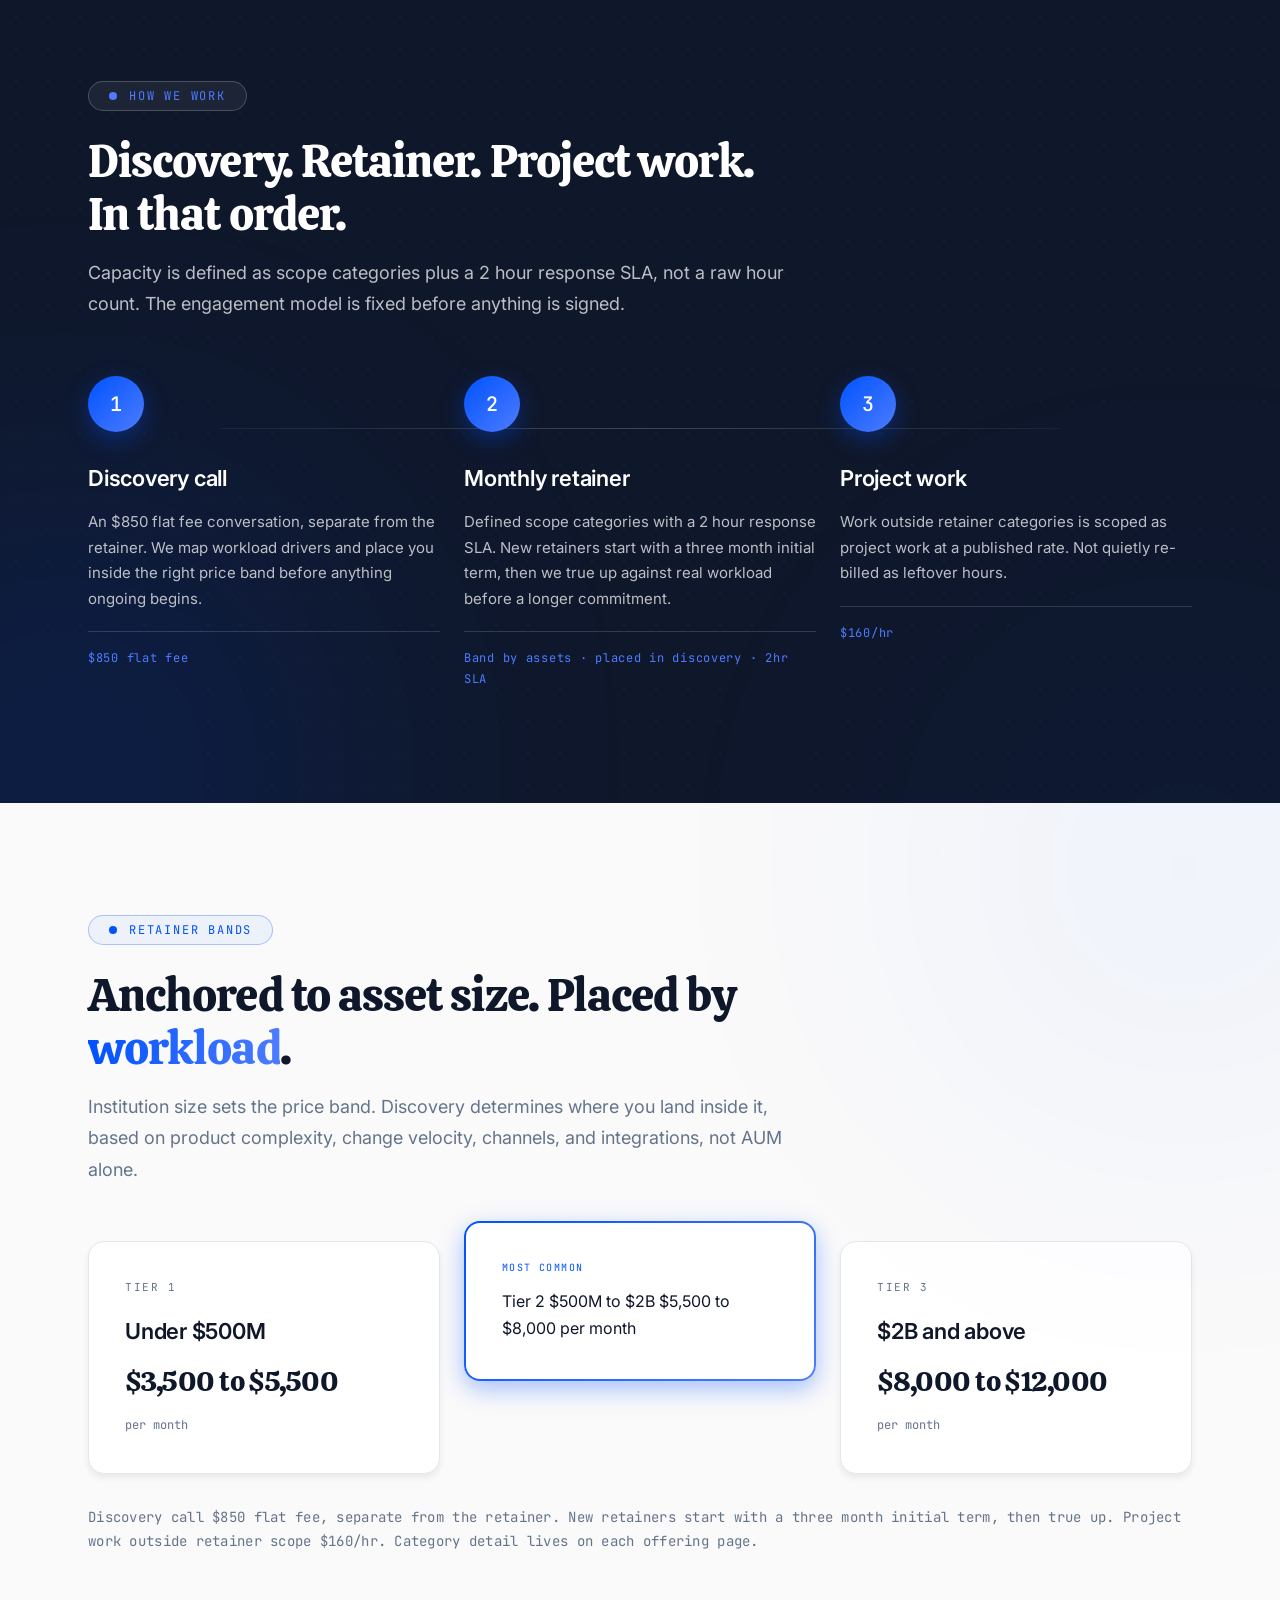
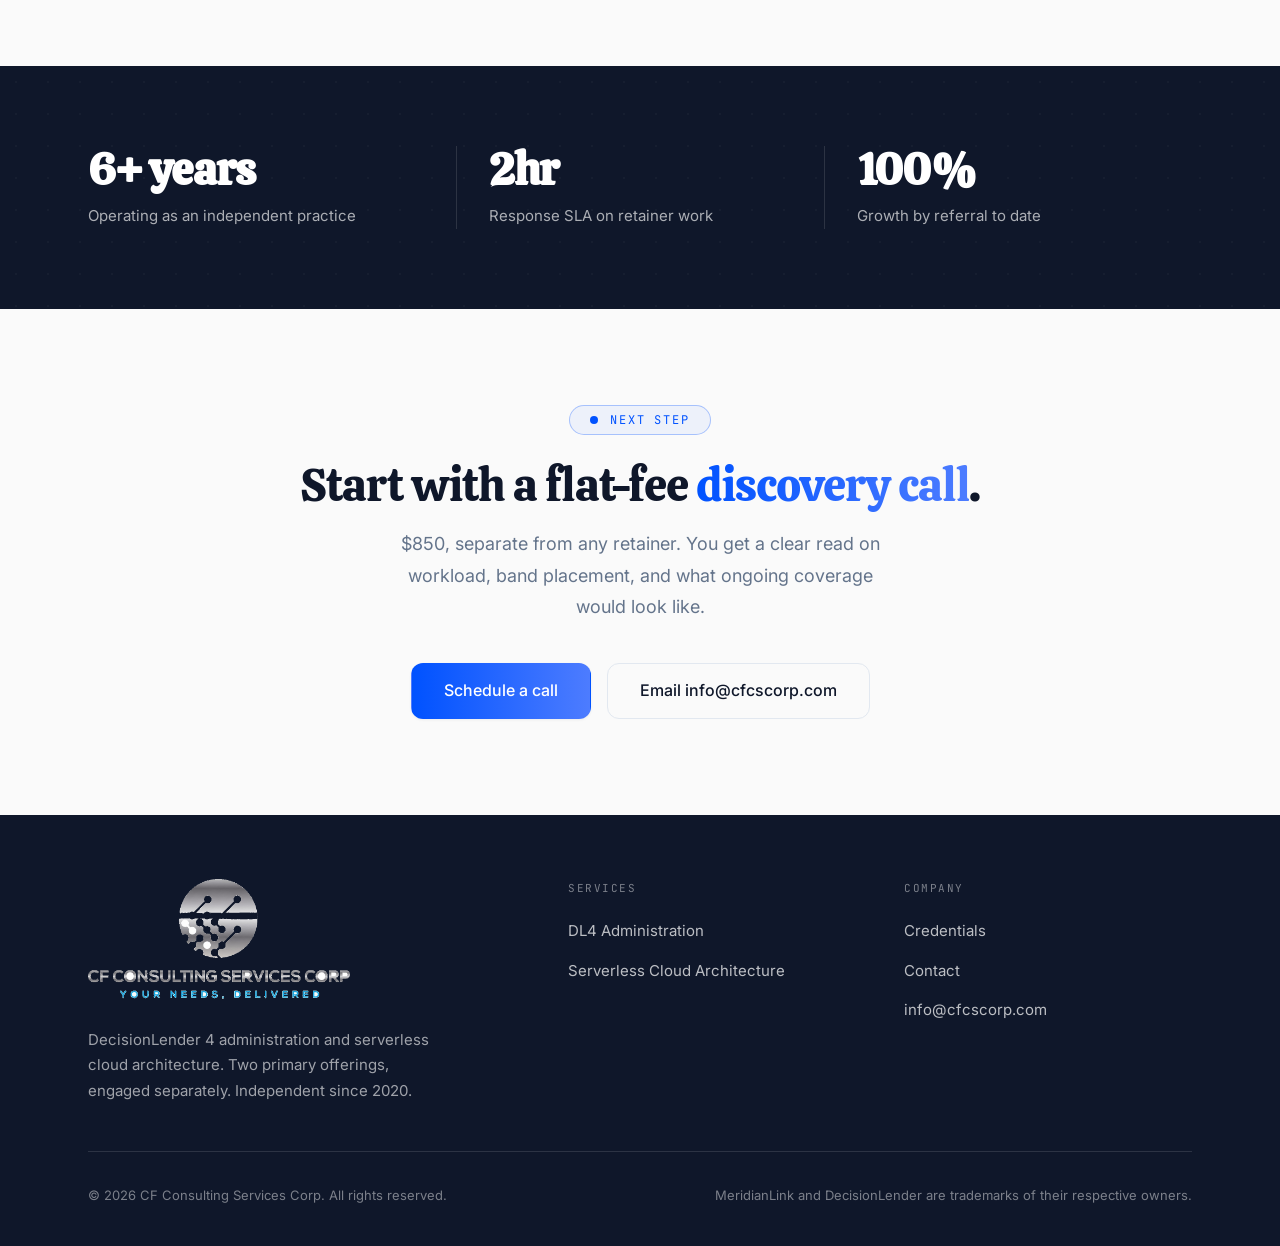
==== commit 6c0a79fc: "Drop education block, give the cloud CTA its own colour The credentials aside loses the degree line " ====
--- a/index.html
+++ b/index.html
@@ -45,7 +45,7 @@
           <p class="lead">CF Consulting Services Corp provides specialist coverage for DecisionLender 4 and serverless cloud architecture. Choose an offering to see how we work.</p>
           <div class="hero-actions">
             <a href="dl4-administration.html" class="btn btn-primary btn-lg">DL4 Administration <span class="arrow" aria-hidden="true">&rarr;</span></a>
-            <a href="aws-cloud-architecture.html" class="btn btn-outline btn-lg">Serverless Cloud Architecture <span class="arrow" aria-hidden="true">&rarr;</span></a>
+            <a href="aws-cloud-architecture.html" class="btn btn-primary btn-lg theme-cloud">Serverless Cloud Architecture <span class="arrow" aria-hidden="true">&rarr;</span></a>
           </div>
           <div class="hero-proof">
             <div><b>6+ years</b>Independent practice</div>
